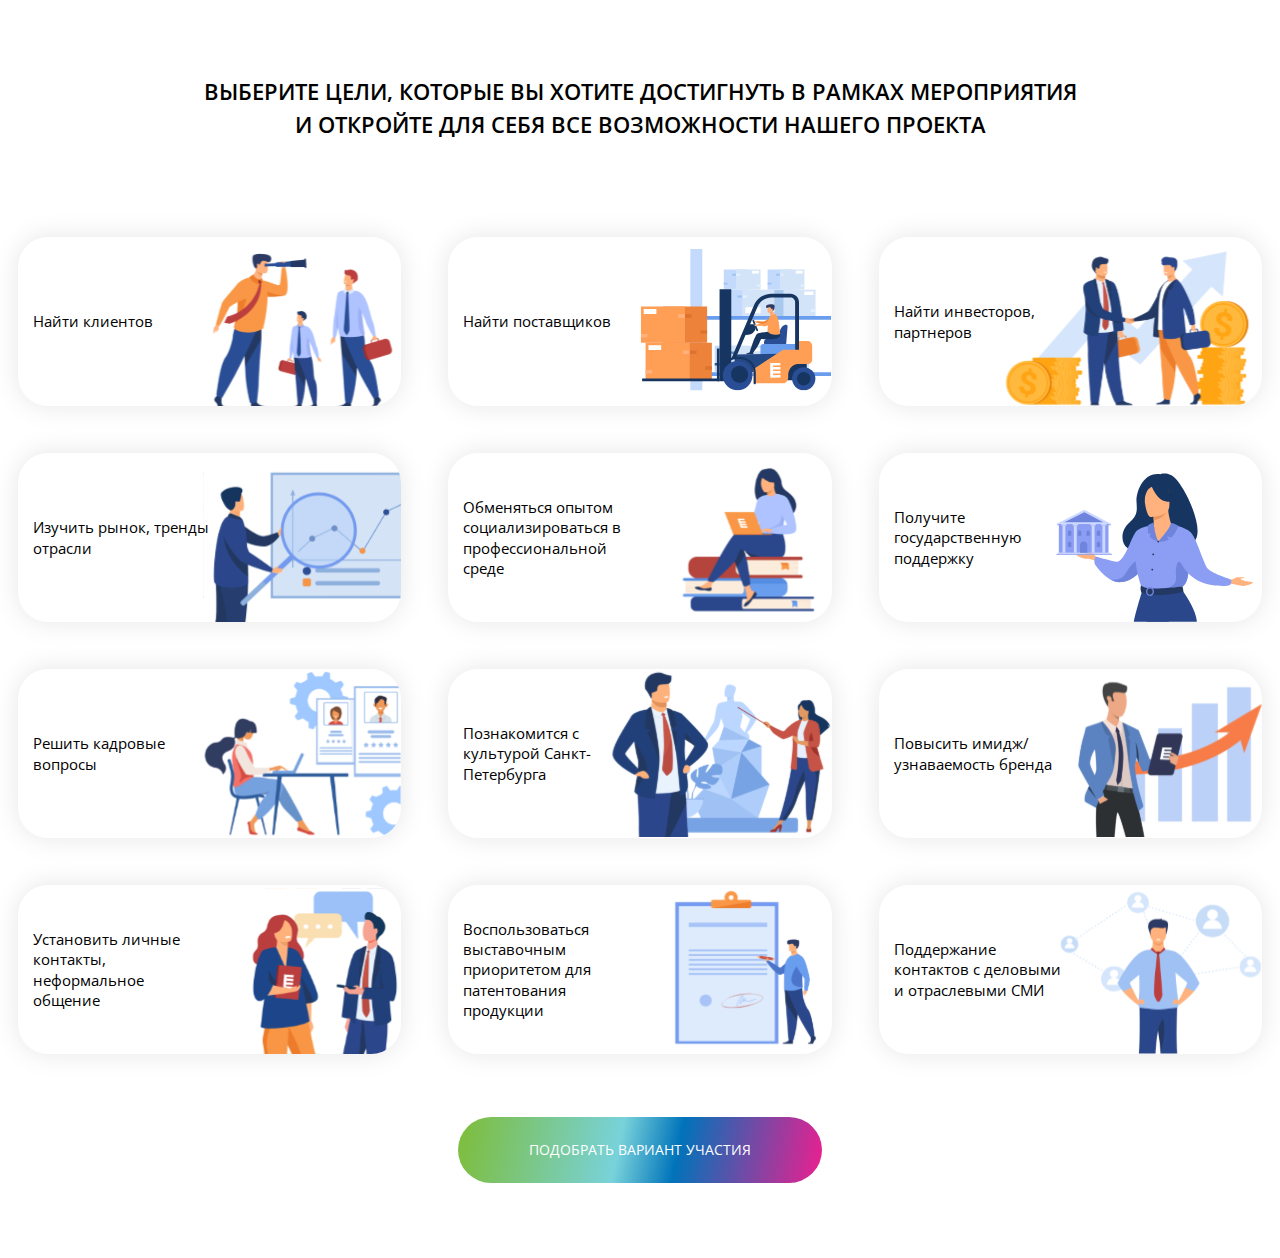
==== index.html @ 8b68a72a "v1.0" ====
<!DOCTYPE html>
<html lang="en">
<head>
    <meta charset="UTF-8">
    <meta name="viewport" content="width=device-width, initial-scale=1.0">
    <title>Document</title>
    <!-- <link rel="SHORTCUT ICON" href="img/logo.svg" type="image/svg"> -->
    <link rel="stylesheet" href="css/font-awesome.min.css">
    <link rel="stylesheet" href="css/style.min.css">
</head>
<body>



    <div class="wrapper">
        <section class="goals _section-padding _goals-section-start">
            <div class="goals__container _container">
                <h2 class="goals__title _section-title">
                    выберите цели, которые вы хотите достигнуть в рамках мероприятия
                    и откройте для себя все возможности нашего проекта
                </h2>
                <ul class="goals__list">
                    <li class="goals__item">
    <input type="checkbox" name="goal-1" id="goal-1" class="goals__item--input _goals-input" data-id-slide="goal-slide-1">
    <label for="goal-1" class="goals__item--label">
        <div class="goals__item--body">
            <h3 class="goals__item--title">
                Найти клиентов
            </h3>
            <div class="goals__item--image">
                <img src="img/goals/image-1.svg" loading="lazy" alt="" class="goals__item--img">
            </div>
        </div>
    </label>
</li><li class="goals__item">
    <input type="checkbox" name="goal-2" id="goal-2" class="goals__item--input _goals-input" data-id-slide="goal-slide-2">
    <label for="goal-2" class="goals__item--label">
        <div class="goals__item--body">
            <h3 class="goals__item--title">
                Найти поставщиков
            </h3>
            <div class="goals__item--image">
                <img src="img/goals/image-2.svg" loading="lazy" alt="" class="goals__item--img">
            </div>
        </div>
    </label>
</li><li class="goals__item">
    <input type="checkbox" name="goal-3" id="goal-3" class="goals__item--input _goals-input" data-id-slide="goal-slide-3">
    <label for="goal-3" class="goals__item--label">
        <div class="goals__item--body">
            <h3 class="goals__item--title">
                Найти инвесторов, партнеров
            </h3>
            <div class="goals__item--image">
                <img src="img/goals/image-3.svg" loading="lazy" alt="" class="goals__item--img">
            </div>
        </div>
    </label>
</li><li class="goals__item">
    <input type="checkbox" name="goal-4" id="goal-4" class="goals__item--input _goals-input" data-id-slide="goal-slide-4">
    <label for="goal-4" class="goals__item--label">
        <div class="goals__item--body">
            <h3 class="goals__item--title">
                Изучить рынок, тренды отрасли
            </h3>
            <div class="goals__item--image">
                <img src="img/goals/image-4.svg" loading="lazy" alt="" class="goals__item--img">
            </div>
        </div>
    </label>
</li><li class="goals__item">
    <input type="checkbox" name="goal-5" id="goal-5" class="goals__item--input _goals-input" data-id-slide="goal-slide-5">
    <label for="goal-5" class="goals__item--label">
        <div class="goals__item--body">
            <h3 class="goals__item--title">
                Обменяться опытом социализироваться в профессиональной среде
            </h3>
            <div class="goals__item--image">
                <img src="img/goals/image-5.svg" loading="lazy" alt="" class="goals__item--img">
            </div>
        </div>
    </label>
</li><li class="goals__item">
    <input type="checkbox" name="goal-6" id="goal-6" class="goals__item--input _goals-input" data-id-slide="goal-slide-6">
    <label for="goal-6" class="goals__item--label">
        <div class="goals__item--body">
            <h3 class="goals__item--title">
                Получите  государственную поддержку
            </h3>
            <div class="goals__item--image">
                <img src="img/goals/image-6.svg" loading="lazy" alt="" class="goals__item--img">
            </div>
        </div>
    </label>
</li><li class="goals__item">
    <input type="checkbox" name="goal-7" id="goal-7" class="goals__item--input _goals-input" data-id-slide="goal-slide-7">
    <label for="goal-7" class="goals__item--label">
        <div class="goals__item--body">
            <h3 class="goals__item--title">
                Решить кадровые вопросы
            </h3>
            <div class="goals__item--image">
                <img src="img/goals/image-7.svg" loading="lazy" alt="" class="goals__item--img">
            </div>
        </div>
    </label>
</li><li class="goals__item">
    <input type="checkbox" name="goal-8" id="goal-8" class="goals__item--input _goals-input" data-id-slide="goal-slide-8">
    <label for="goal-8" class="goals__item--label">
        <div class="goals__item--body">
            <h3 class="goals__item--title">
                Познакомится с культурой Санкт-Петербурга
            </h3>
            <div class="goals__item--image">
                <img src="img/goals/image-8.svg" loading="lazy" alt="" class="goals__item--img">
            </div>
        </div>
    </label>
</li><li class="goals__item">
    <input type="checkbox" name="goal-9" id="goal-9" class="goals__item--input _goals-input" data-id-slide="goal-slide-9">
    <label for="goal-9" class="goals__item--label">
        <div class="goals__item--body">
            <h3 class="goals__item--title">
                Повысить имидж/ узнаваемость бренда
            </h3>
            <div class="goals__item--image">
                <img src="img/goals/image-9.svg" loading="lazy" alt="" class="goals__item--img">
            </div>
        </div>
    </label>
</li><li class="goals__item">
    <input type="checkbox" name="goal-10" id="goal-10" class="goals__item--input _goals-input" data-id-slide="goal-slide-10">
    <label for="goal-10" class="goals__item--label">
        <div class="goals__item--body">
            <h3 class="goals__item--title">
                Установить личные контакты, неформальное общение
            </h3>
            <div class="goals__item--image">
                <img src="img/goals/image-10.svg" loading="lazy" alt="" class="goals__item--img">
            </div>
        </div>
    </label>
</li><li class="goals__item">
    <input type="checkbox" name="goal-11" id="goal-11" class="goals__item--input _goals-input" data-id-slide="goal-slide-11">
    <label for="goal-11" class="goals__item--label">
        <div class="goals__item--body">
            <h3 class="goals__item--title">
                Воспользоваться выставочным приоритетом для патентования продукции
            </h3>
            <div class="goals__item--image">
                <img src="img/goals/image-11.svg" loading="lazy" alt="" class="goals__item--img">
            </div>
        </div>
    </label>
</li><li class="goals__item">
    <input type="checkbox" name="goal-12" id="goal-12" class="goals__item--input _goals-input" data-id-slide="goal-slide-12">
    <label for="goal-12" class="goals__item--label">
        <div class="goals__item--body">
            <h3 class="goals__item--title">
                Поддержание контактов с деловыми и отраслевыми СМИ
            </h3>
            <div class="goals__item--image">
                <img src="img/goals/image-12.svg" loading="lazy" alt="" class="goals__item--img">
            </div>
        </div>
    </label>
</li>
                </ul>
                <!-- <div class="goals__step">
                    Шаг 1\2
                </div> -->
                <div class="goals__footer">
                    <a href="services.html" class="goals__submit _btn _goals-submit">
                        ПОДОБРАТЬ ВАРИАНТ УЧАСТИЯ
                    </a>
                </div>
            </div>
        </section>
        <section class="services _section-padding _goals-section-result">
            <div class="services__container _container _large">
                <h2 class="services__title _section-title">
                    выберите цели, которые вы хотите достигнуть в рамках мероприятия и откройте для себя все возможности нашего проекта
                </h2>
                <article class="services__slider swiper">
                    <div class="services__slider--nav">
                        <div class="services__slider--arrow swiper-button-next"></div>
                        <div class="services__slider--arrow swiper-button-prev"></div>
                    </div>
                    <ul class="services__slider--list swiper-wrapper">
                        <li class="services__slider--card services__card swiper-slide" id="goal-slide-1">
                            <div class="services__card--body">
                                <div class="services__card--header">
                                    <div class="services__card--icon">
                                        <img src="img/services/icon-1.svg" loading="lazy" width="110" height="110" alt="" class="services__card--img">
                                    </div>
                                </div>
                                <h3 class="services__card--title">
                                    Участник/ЭКСПОНЕНТ
                                </h3>
                                <ul class="services__card--list">
                                    <li class="services__card--li">
                                        -Участие со стендом
                                    </li>
                                    <li class="services__card--li">
                                        -Участие в конгрессной программе
                                    </li>
                                    <li class="services__card--li">
                                        -Участие в платных мероприятиях  конгрессной программы
                                    </li>
                                    <li class="services__card--li">
                                        -Маркетенговые активности на мероприятии
                                    </li>
                                    <li class="services__card--li">
                                        -Онлайн-участие
                                    </li>
                                    <li class="services__card--li">
                                        -Совместная рекламная активность, кросс-промо
                                    </li>
                                    <li class="services__card--li">
                                        -Посещение конгрессной программы
                                    </li>
                                    <li class="services__card--li">
                                        *Участие в VIP-обходе
                                    </li>
                                    <li class="services__card--li">
                                        *Участие в презентационной зоне
                                    </li>
                                    <li class="services__card--li">
                                        *Участие в гала-ужине
                                    </li>
                                    <li class="services__card--li">
                                        *Участие в конкурсной программе
                                    </li>
                                    <li class="services__card--li">
                                        *Посещение презентационной зоны
                                    </li>
                                </ul>
                            </div>
                        </li>
                        <li class="services__slider--card services__card swiper-slide" id="goal-slide-2">
                            <div class="services__card--body">
                                <div class="services__card--header">
                                    <div class="services__card--icon">
                                        <img src="img/services/icon-2.svg" loading="lazy" width="110" height="110" alt="" class="services__card--img">
                                        <div class="services__card--check">
                                            <i class="fa fa-check services__card--check-icon" aria-hidden="true"></i>
                                        </div>
                                    </div>
                                </div>
                                <h3 class="services__card--title">
                                    Партнер/СПОНСОР
                                </h3>
                                <ul class="services__card--list">
                                    <li class="services__card--li">
                                        -Рекламные возможности проекта и КВЦ
                                    </li>
                                    <li class="services__card--li">
                                        -Приобритение парнерского/спонсорского пакета
                                    </li>
                                    <li class="services__card--li">
                                        -Участние со стендом
                                    </li>
                                    <li class="services__card--li">
                                        -Участие в конгрессной программе
                                    </li>
                                    <li class="services__card--li">
                                        -Участие в платных мероприятиях конгрессной программы
                                    </li>
                                    <li class="services__card--li">
                                        -Маркетенговые активности на мероприятии
                                    </li>
                                    <li class="services__card--li">
                                        -Онлайн-участие
                                    </li>
                                    <li class="services__card--li">
                                        -Совместная рекламная активность, кросс-промо
                                    </li>
                                    <li class="services__card--li">
                                        *Участие в VIP-обходе
                                    </li>
                                    <li class="services__card--li">
                                        *Участие в презентационной зоне
                                    </li>
                                    <li class="services__card--li">
                                        *Участие в конкурсной программе
                                    </li>
                                    <li class="services__card--li">
                                        *Посещение презентационной зоны
                                    </li>
                                </ul>
                            </div>
                        </li>
                        <li class="services__slider--card services__card swiper-slide" id="goal-slide-3">
                            <div class="services__card--body">
                                <div class="services__card--header">
                                    <div class="services__card--icon">
                                        <img src="img/services/icon-3.svg" loading="lazy" width="110" height="110" alt="" class="services__card--img">
                                    </div>
                                </div>
                                <h3 class="services__card--title">
                                    СО-ОРГАНИЗАТОР
                                </h3>
                                <ul class="services__card--list">
                                    <li class="services__card--li">
                                        -Интеграция собственного мероприятия в проект
                                    </li>
                                    <li class="services__card--li">
                                        -Участие в конгрессной программе
                                    </li>
                                    <li class="services__card--li">
                                        -Участие в платных мероприятиях конгрессной программы
                                    </li>
                                    <li class="services__card--li">
                                        -Маркетинговые активности на мероприятии
                                    </li>
                                    <li class="services__card--li">
                                        -Рекламные возможности проекта и КВЦ
                                    </li>
                                    <li class="services__card--li">
                                        -Совместная рекламная активность, кросс-промо
                                    </li>
                                    <li class="services__card--li">
                                        -Посещение выставочной экспозиции
                                    </li>
                                    <li class="services__card--li">
                                        -Посещение конгрессной программы
                                    </li>
                                    <li class="services__card--li">
                                        *Посещение презентационной зоны
                                    </li>
                                    <li class="services__card--li">
                                        *Участие в гала-ужине
                                    </li>
                                </ul>
                            </div>
                        </li>
                        <li class="services__slider--card services__card swiper-slide" id="goal-slide-4">
                            <div class="services__card--body">
                                <div class="services__card--header">
                                    <div class="services__card--icon">
                                        <img src="img/services/icon-4.svg" loading="lazy" width="110" height="110" alt="" class="services__card--img">
                                    </div>
                                </div>
                                <h3 class="services__card--title">
                                    Посетитель
                                </h3>
                                <ul class="services__card--list">
                                    <li class="services__card--li">
                                        -Посещение конгрессной программы
                                    </li>
                                    <li class="services__card--li">
                                        -Посещение выставочной экспозиции
                                    </li>
                                    <li class="services__card--li">
                                        -Онлайн-участие
                                    </li>
                                    <li class="services__card--li">
                                        *Посещение презентационной зоны
                                    </li>
                                </ul>
                            </div>
                        </li>
                        <li class="services__slider--card services__card swiper-slide" id="goal-slide-5">
                            <div class="services__card--body">
                                <div class="services__card--header">
                                    <div class="services__card--icon">
                                        <img src="img/services/icon-5.svg" loading="lazy" width="110" height="110" alt="" class="services__card--img">
                                        <div class="services__card--check">
                                            <i class="fa fa-check services__card--check-icon" aria-hidden="true"></i>
                                        </div>
                                    </div>
                                </div>
                                <h3 class="services__card--title">
                                    ДЕЛЕГАТ
                                </h3>
                                <ul class="services__card--list">
                                    <li class="services__card--li">
                                        -Участие в платных мероприятиях конгрессной программы
                                    </li>
                                    <li class="services__card--li">
                                        -Посещение выставочной экспозиции
                                    </li>
                                    <li class="services__card--li">
                                        -Посещение конгрессной программы
                                    </li>
                                    <li class="services__card--li">
                                        *Участие в гала-ужине
                                    </li>
                                    <li class="services__card--li">
                                        *Посещение презентационной зоны
                                    </li>
                                </ul>
                            </div>
                        </li>
                        <li class="services__slider--card services__card swiper-slide" id="goal-slide-6">
                            <div class="services__card--body">
                                <div class="services__card--header">
                                    <div class="services__card--icon">
                                        <img src="img/services/icon-6.svg" loading="lazy" width="110" height="110" alt="" class="services__card--img">
                                    </div>
                                </div>
                                <h3 class="services__card--title">
                                    Участник центра деловых контрактов
                                </h3>
                                <ul class="services__card--list">
                                    <li class="services__card--li">
                                        "Индивидуальные переговоры поставщиков и закупщиков:
                                    </li>
                                    <li class="services__card--li">
                                        • Только профессионалы отрасли
                                    </li>
                                    <li class="services__card--li">
                                        • 93% участников подтверждают полезность мероприятия
                                    </li>
                                    <li class="services__card--li">
                                        • Выгодные контакты
                                    </li>
                                    <li class="services__card--li">
                                        • Живое общение
                                    </li>
                                </ul>
                            </div>
                        </li>
                        <li class="services__slider--card services__card swiper-slide" id="goal-slide-7">
                            <div class="services__card--body">
                                <div class="services__card--header">
                                    <div class="services__card--icon">
                                        <img src="img/services/icon-7.svg" loading="lazy" width="110" height="110" alt="" class="services__card--img">
                                    </div>
                                </div>
                                <h3 class="services__card--title">
                                    Туристические услуги
                                </h3>
                                <ul class="services__card--list">
                                    <li class="services__card--li">
                                        Участие в культурно-экскурсионных мероприятиях
                                    </li>
                                    <li class="services__card--li">
                                        Петербург, который Вы никогда не забудете!
                                    </li>
                                    <li class="services__card--li">
                                        • Бронирование отелей
                                    </li>
                                    <li class="services__card--li">
                                        • Авторские экскурсии
                                    </li>
                                    <li class="services__card--li">
                                        • Организация приемов
                                    </li>
                                    <li class="services__card--li">
                                        • Яркие события города
                                    </li>
                                    <li class="services__card--li">
                                        • Участие в бизнес-миссиях
                                    </li>
                                </ul>
                            </div>
                        </li>
                        <li class="services__slider--card services__card swiper-slide" id="goal-slide-8">
                            <div class="services__card--body">
                                <div class="services__card--header">
                                    <div class="services__card--icon">
                                        <img src="img/services/icon-7.svg" loading="lazy" width="110" height="110" alt="" class="services__card--img">
                                    </div>
                                </div>
                                <h3 class="services__card--title">
                                    Заголовок 1
                                </h3>
                                <ul class="services__card--list">
                                    <li class="services__card--li">
                                        Пункт 1
                                    </li>
                                    <li class="services__card--li">
                                        Пункт 2
                                    </li>
                                    <li class="services__card--li">
                                        Пункт 3
                                    </li>
                                </ul>
                            </div>
                        </li>
                        <li class="services__slider--card services__card swiper-slide" id="goal-slide-9">
                            <div class="services__card--body">
                                <div class="services__card--header">
                                    <div class="services__card--icon">
                                        <img src="img/services/icon-7.svg" loading="lazy" width="110" height="110" alt="" class="services__card--img">
                                    </div>
                                </div>
                                <h3 class="services__card--title">
                                    Заголовок 2
                                </h3>
                                <ul class="services__card--list">
                                    <li class="services__card--li">
                                        Пункт 1
                                    </li>
                                    <li class="services__card--li">
                                        Пункт 2
                                    </li>
                                    <li class="services__card--li">
                                        Пункт 3
                                    </li>
                                </ul>
                            </div>
                        </li>
                        <li class="services__slider--card services__card swiper-slide" id="goal-slide-10">
                            <div class="services__card--body">
                                <div class="services__card--header">
                                    <div class="services__card--icon">
                                        <img src="img/services/icon-7.svg" loading="lazy" width="110" height="110" alt="" class="services__card--img">
                                    </div>
                                </div>
                                <h3 class="services__card--title">
                                    Заголовок 3
                                </h3>
                                <ul class="services__card--list">
                                    <li class="services__card--li">
                                        Пункт 1
                                    </li>
                                    <li class="services__card--li">
                                        Пункт 2
                                    </li>
                                    <li class="services__card--li">
                                        Пункт 3
                                    </li>
                                </ul>
                            </div>
                        </li>
                        <li class="services__slider--card services__card swiper-slide" id="goal-slide-11">
                            <div class="services__card--body">
                                <div class="services__card--header">
                                    <div class="services__card--icon">
                                        <img src="img/services/icon-7.svg" loading="lazy" width="110" height="110" alt="" class="services__card--img">
                                    </div>
                                </div>
                                <h3 class="services__card--title">
                                    Заголовок 4
                                </h3>
                                <ul class="services__card--list">
                                    <li class="services__card--li">
                                        Пункт 1
                                    </li>
                                    <li class="services__card--li">
                                        Пункт 2
                                    </li>
                                    <li class="services__card--li">
                                        Пункт 3
                                    </li>
                                </ul>
                            </div>
                        </li>
                        <li class="services__slider--card services__card swiper-slide" id="goal-slide-12">
                            <div class="services__card--body">
                                <div class="services__card--header">
                                    <div class="services__card--icon">
                                        <img src="img/services/icon-7.svg" loading="lazy" width="110" height="110" alt="" class="services__card--img">
                                    </div>
                                </div>
                                <h3 class="services__card--title">
                                    Заголовок 5
                                </h3>
                                <ul class="services__card--list">
                                    <li class="services__card--li">
                                        Пункт 1
                                    </li>
                                    <li class="services__card--li">
                                        Пункт 2
                                    </li>
                                    <li class="services__card--li">
                                        Пункт 3
                                    </li>
                                </ul>
                            </div>
                        </li>
                    </ul>
                    <div class="services__slider--footer">
                        <a href="#cost-popup" class="services__slider--btn _btn _open-popup">
                            узнать СТОИМОСТЬ
                        </a>
                    </div>
                </article>
            </div>
        </section>
        <div class="cost _popup" id="cost-popup" style="display: none; opacity: 0;">
            <div class="cost__wrapper _popup-wrapper">
                <div class="cost__bg _popup-bg _popup-close"></div>
                <div class="cost__body _popup-body">
                    <button type="button" class="_popup-close-btn _popup-close">✕</button>
                    <form action="#" class="cost__form">
                        <div class="cost__form--body">
                            <label class="cost__form--label">
                                <input type="text" name="name-company" required placeholder="Название компании*" class="cost__form--input _input">
                            </label>
                            <label class="cost__form--label">
                                <input type="text" name="field-activity" placeholder="Сфера деятельности" class="cost__form--input _input">
                            </label>
                            <label class="cost__form--label">
                                <input type="text" name="name" required placeholder="ФИО*" class="cost__form--input _input">
                            </label>
                            <label class="cost__form--label">
                                <input type="text" name="position" placeholder="Должность" class="cost__form--input _input">
                            </label>
                            <!-- <label class="cost__form--label">
                                <input type="text" name="tel" required placeholder="Телефон*" class="cost__form--input _input">
                            </label> -->
                            <label class="cost__form--label _min">
                                <input type="text" name="e-mail" required placeholder="E-mail*" class="cost__form--input _input">
                            </label>
                            <label class="cost__form--label _min">
                                <input type="text" name="phone" required placeholder="Телефон*" class="cost__form--input _input">
                            </label>
                            <label class="cost__form--label">
                                <textarea name="comment" placeholder="Комментарий..." rows="9" class="cost__form--textarea _textarea"></textarea>
                            </label>
                            <div class="cost__form--checkbox _checkbox">
                                <input type="checkbox" name="cost-news" id="cost-news" class="cost__form--checkbox-input _checkbox-input">
                                <label for="cost-news" class="cost__form--checkbox-label _checkbox-label">
                                    Я согласен получать новости
                                </label>
                            </div>
                            <div class="cost__form--checkbox _checkbox">
                                <input type="checkbox" required name="cost-personal-data" id="cost-personal-data" class="cost__form--checkbox-input _checkbox-input">
                                <label for="cost-personal-data" class="cost__form--checkbox-label _checkbox-label _td-underline">
                                    Я согласен на обработку моих персональных данных*
                                </label>
                            </div>
                            <button class="cost__form--submit _btn">
                                УЗНАТЬ СТОИМОСТЬ
                            </button>
                        </div>
                    </form>
                </div>
            </div>
        </div>
    </div>

    
    <script src="js/libs.min.js"></script>
    <script src="js/main.min.js"></script>
</body>
</html>
---- css/style.min.css ----
*,:after,:before,legend{-webkit-box-sizing:border-box}body,html{-webkit-text-size-adjust:100%}.swiper-cube,.swiper-flip,button,hr,input{overflow:visible}progress,sub,sup{vertical-align:baseline}.swiper,ul li{list-style:none}._popup-wrapper,.goals__footer,.services__card--body,.swiper-grid-column>.swiper-wrapper,.swiper-vertical>.swiper-wrapper{-webkit-box-orient:vertical;-webkit-box-direction:normal}*{padding:0;margin:0;border:0}*,:after,:before{box-sizing:border-box}:active,:focus,a:active,a:focus{outline:0}input::-webkit-inner-spin-button,input::-webkit-outer-spin-button{-webkit-appearance:none;margin:0}input[type=number]{-moz-appearance:textfield}aside,details,footer,header,main,nav{display:block}body,html{height:100%;width:100%;line-height:1;-ms-text-size-adjust:100%;-moz-text-size-adjust:100%}button,input,textarea{font-family:inherit}input::-ms-clear{display:none}button{cursor:pointer}button::-moz-focus-inner{padding:0;border:0}a,a:hover,a:visited{text-decoration:none}h1,h2,h3,h4,h5,h6{font-size:inherit;font-weight:400}/*! normalize.css v8.0.1 | MIT License | github.com/necolas/normalize.css */html{line-height:1.15}body{margin:0}h1{font-size:2em;margin:.67em 0}hr{-webkit-box-sizing:content-box;box-sizing:content-box;height:0}code,kbd,pre,samp{font-family:monospace,monospace;font-size:1em}a{background-color:rgba(0,0,0,0)}abbr[title]{border-bottom:none;-webkit-text-decoration:underline dotted;text-decoration:underline dotted}b,strong{font-weight:bolder}small{font-size:80%}sub,sup{font-size:75%;line-height:0;position:relative}sub{bottom:-.25em}sup{top:-.5em}img{vertical-align:top;border-style:none}button,input,optgroup,select,textarea{font-family:inherit;font-size:100%;line-height:1.15;margin:0}button,select{text-transform:none}[type=button],[type=reset],[type=submit],button{-webkit-appearance:button}[type=button]::-moz-focus-inner,[type=reset]::-moz-focus-inner,[type=submit]::-moz-focus-inner,button::-moz-focus-inner{border-style:none;padding:0}[type=button]:-moz-focusring,[type=reset]:-moz-focusring,[type=submit]:-moz-focusring,button:-moz-focusring{outline:ButtonText dotted 1px}fieldset{padding:.35em .75em .625em}legend{box-sizing:border-box;color:inherit;display:table;max-width:100%;padding:0;white-space:normal}textarea{overflow:auto}[type=checkbox],[type=radio]{-webkit-box-sizing:border-box;box-sizing:border-box;padding:0}[type=number]::-webkit-inner-spin-button,[type=number]::-webkit-outer-spin-button{height:auto}.swiper-slide,.swiper-wrapper{height:100%;position:relative;width:100%}[type=search]{-webkit-appearance:textfield;outline-offset:-2px}[type=search]::-webkit-search-decoration{-webkit-appearance:none}::-webkit-file-upload-button{-webkit-appearance:button;font:inherit}summary{display:list-item}[hidden],template{display:none}@font-face{font-family:swiper-icons;src:url("data:application/font-woff;charset=utf-8;base64, [base64]//wADZ2x5ZgAAAywAAADMAAAD2MHtryVoZWFkAAABbAAAADAAAAA2E2+eoWhoZWEAAAGcAAAAHwAAACQC9gDzaG10eAAAAigAAAAZAAAArgJkABFsb2NhAAAC0AAAAFoAAABaFQAUGG1heHAAAAG8AAAAHwAAACAAcABAbmFtZQAAA/gAAAE5AAACXvFdBwlwb3N0AAAFNAAAAGIAAACE5s74hXjaY2BkYGAAYpf5Hu/j+W2+MnAzMYDAzaX6QjD6/4//Bxj5GA8AuRwMYGkAPywL13jaY2BkYGA88P8Agx4j+/8fQDYfA1AEBWgDAIB2BOoAeNpjYGRgYNBh4GdgYgABEMnIABJzYNADCQAACWgAsQB42mNgYfzCOIGBlYGB0YcxjYGBwR1Kf2WQZGhhYGBiYGVmgAFGBiQQkOaawtDAoMBQxXjg/wEGPcYDDA4wNUA2CCgwsAAAO4EL6gAAeNpj2M0gyAACqxgGNWBkZ2D4/wMA+xkDdgAAAHjaY2BgYGaAYBkGRgYQiAHyGMF8FgYHIM3DwMHABGQrMOgyWDLEM1T9/w8UBfEMgLzE////P/5//f/V/xv+r4eaAAeMbAxwIUYmIMHEgKYAYjUcsDAwsLKxc3BycfPw8jEQA/[base64]/uznmfPFBNODM2K7MTQ45YEAZqGP81AmGGcF3iPqOop0r1SPTaTbVkfUe4HXj97wYE+yNwWYxwWu4v1ugWHgo3S1XdZEVqWM7ET0cfnLGxWfkgR42o2PvWrDMBSFj/IHLaF0zKjRgdiVMwScNRAoWUoH78Y2icB/yIY09An6AH2Bdu/UB+yxopYshQiEvnvu0dURgDt8QeC8PDw7Fpji3fEA4z/PEJ6YOB5hKh4dj3EvXhxPqH/SKUY3rJ7srZ4FZnh1PMAtPhwP6fl2PMJMPDgeQ4rY8YT6Gzao0eAEA409DuggmTnFnOcSCiEiLMgxCiTI6Cq5DZUd3Qmp10vO0LaLTd2cjN4fOumlc7lUYbSQcZFkutRG7g6JKZKy0RmdLY680CDnEJ+UMkpFFe1RN7nxdVpXrC4aTtnaurOnYercZg2YVmLN/d/gczfEimrE/fs/bOuq29Zmn8tloORaXgZgGa78yO9/cnXm2BpaGvq25Dv9S4E9+5SIc9PqupJKhYFSSl47+Qcr1mYNAAAAeNptw0cKwkAAAMDZJA8Q7OUJvkLsPfZ6zFVERPy8qHh2YER+3i/BP83vIBLLySsoKimrqKqpa2hp6+jq6RsYGhmbmJqZSy0sraxtbO3sHRydnEMU4uR6yx7JJXveP7WrDycAAAAAAAH//wACeNpjYGRgYOABYhkgZgJCZgZNBkYGLQZtIJsFLMYAAAw3ALgAeNolizEKgDAQBCchRbC2sFER0YD6qVQiBCv/H9ezGI6Z5XBAw8CBK/m5iQQVauVbXLnOrMZv2oLdKFa8Pjuru2hJzGabmOSLzNMzvutpB3N42mNgZGBg4GKQYzBhYMxJLMlj4GBgAYow/P/PAJJhLM6sSoWKfWCAAwDAjgbRAAB42mNgYGBkAIIbCZo5IPrmUn0hGA0AO8EFTQAA");font-weight:400;font-style:normal}:root{--swiper-theme-color:#007aff;--swiper-navigation-size:44px;--title-font:"OpenSans";--main-font:"OpenSans";--accent:#4C3288;--accent-2:#0091FF;--accent-gradient:linear-gradient(101.5deg, #7DBE43 3.02%, #78D2DA 44.22%, #0073BA 60.1%, #E32291 98.32%);--white:#FFF;--black:#000;--dark-blue:#304BA2;--gray:#DBDBDB;--dark-gray:#979797;--green:#7AC347;--container-padding:15px;--br:48px;--br-2:30px;--shadow:0px 0px 26.7123px rgba(0, 0, 0, 0.1)}.swiper{margin-left:auto;margin-right:auto;position:relative;overflow:hidden;padding:0;z-index:1}.swiper-vertical>.swiper-wrapper{-ms-flex-direction:column;flex-direction:column}.swiper-wrapper{z-index:1;display:-webkit-box;display:-ms-flexbox;display:flex;-webkit-transition-property:-webkit-transform;transition-property:-webkit-transform;transition-property:transform;transition-property:transform,-webkit-transform;-webkit-box-sizing:content-box;box-sizing:content-box}.swiper-button-lock,.swiper-pagination-lock,.swiper-scrollbar-lock{display:none}.swiper-android .swiper-slide,.swiper-wrapper{-webkit-transform:translate3d(0,0,0);transform:translate3d(0,0,0)}.swiper-pointer-events{-ms-touch-action:pan-y;touch-action:pan-y}.swiper-pointer-events.swiper-vertical{-ms-touch-action:pan-x;touch-action:pan-x}.swiper-slide{-ms-flex-negative:0;flex-shrink:0;-webkit-transition-property:-webkit-transform;transition-property:-webkit-transform;transition-property:transform;transition-property:transform,-webkit-transform}.swiper-slide-invisible-blank{visibility:hidden}.swiper-autoheight,.swiper-autoheight .swiper-slide{height:auto}.swiper-autoheight .swiper-wrapper{-webkit-box-align:start;-ms-flex-align:start;align-items:flex-start;-webkit-transition-property:height,-webkit-transform;transition-property:height,-webkit-transform;transition-property:transform,height;transition-property:transform,height,-webkit-transform}.swiper-backface-hidden .swiper-slide{-webkit-transform:translateZ(0);transform:translateZ(0);-webkit-backface-visibility:hidden;backface-visibility:hidden}.swiper-3d,.swiper-3d.swiper-css-mode .swiper-wrapper{-webkit-perspective:1200px;perspective:1200px}.swiper-3d .swiper-cube-shadow,.swiper-3d .swiper-slide,.swiper-3d .swiper-slide-shadow,.swiper-3d .swiper-slide-shadow-bottom,.swiper-3d .swiper-slide-shadow-left,.swiper-3d .swiper-slide-shadow-right,.swiper-3d .swiper-slide-shadow-top,.swiper-3d .swiper-wrapper{-webkit-transform-style:preserve-3d;transform-style:preserve-3d}.swiper-3d .swiper-slide-shadow,.swiper-3d .swiper-slide-shadow-bottom,.swiper-3d .swiper-slide-shadow-left,.swiper-3d .swiper-slide-shadow-right,.swiper-3d .swiper-slide-shadow-top{position:absolute;left:0;top:0;width:100%;height:100%;pointer-events:none;z-index:10}.swiper-3d .swiper-slide-shadow{background:rgba(0,0,0,.15)}.swiper-3d .swiper-slide-shadow-left{background-image:-webkit-gradient(linear,right top,left top,from(rgba(0,0,0,.5)),to(rgba(0,0,0,0)));background-image:linear-gradient(to left,rgba(0,0,0,.5),rgba(0,0,0,0))}.swiper-3d .swiper-slide-shadow-right{background-image:-webkit-gradient(linear,left top,right top,from(rgba(0,0,0,.5)),to(rgba(0,0,0,0)));background-image:linear-gradient(to right,rgba(0,0,0,.5),rgba(0,0,0,0))}.swiper-3d .swiper-slide-shadow-top{background-image:-webkit-gradient(linear,left bottom,left top,from(rgba(0,0,0,.5)),to(rgba(0,0,0,0)));background-image:linear-gradient(to top,rgba(0,0,0,.5),rgba(0,0,0,0))}.swiper-3d .swiper-slide-shadow-bottom{background-image:-webkit-gradient(linear,left top,left bottom,from(rgba(0,0,0,.5)),to(rgba(0,0,0,0)));background-image:linear-gradient(to bottom,rgba(0,0,0,.5),rgba(0,0,0,0))}.swiper-css-mode>.swiper-wrapper{overflow:auto;scrollbar-width:none;-ms-overflow-style:none}.swiper-css-mode>.swiper-wrapper::-webkit-scrollbar{display:none}.swiper-css-mode>.swiper-wrapper>.swiper-slide{scroll-snap-align:start start}.swiper-horizontal.swiper-css-mode>.swiper-wrapper{-ms-scroll-snap-type:x mandatory;scroll-snap-type:x mandatory}.swiper-vertical.swiper-css-mode>.swiper-wrapper{-ms-scroll-snap-type:y mandatory;scroll-snap-type:y mandatory}.swiper-centered>.swiper-wrapper::before{content:"";-ms-flex-negative:0;flex-shrink:0;-webkit-box-ordinal-group:10000;-ms-flex-order:9999;order:9999}.swiper-centered.swiper-horizontal>.swiper-wrapper>.swiper-slide:first-child{-webkit-margin-start:var(--swiper-centered-offset-before);margin-inline-start:var(--swiper-centered-offset-before)}.swiper-centered.swiper-horizontal>.swiper-wrapper::before{height:100%;min-height:1px;width:var(--swiper-centered-offset-after)}.swiper-centered.swiper-vertical>.swiper-wrapper>.swiper-slide:first-child{-webkit-margin-before:var(--swiper-centered-offset-before);margin-block-start:var(--swiper-centered-offset-before)}.swiper-centered.swiper-vertical>.swiper-wrapper::before{width:100%;min-width:1px;height:var(--swiper-centered-offset-after)}.swiper-centered>.swiper-wrapper>.swiper-slide{scroll-snap-align:center center}.swiper-virtual .swiper-slide{-webkit-backface-visibility:hidden;-webkit-transform:translateZ(0);transform:translateZ(0)}.swiper-virtual.swiper-css-mode .swiper-wrapper::after{content:"";position:absolute;left:0;top:0;pointer-events:none}.swiper-virtual.swiper-css-mode.swiper-horizontal .swiper-wrapper::after{height:1px;width:var(--swiper-virtual-size)}.swiper-virtual.swiper-css-mode.swiper-vertical .swiper-wrapper::after{width:1px;height:var(--swiper-virtual-size)}.swiper-button-next,.swiper-button-prev{position:absolute;top:50%;width:calc(var(--swiper-navigation-size)/ 44*27);height:var(--swiper-navigation-size);margin-top:calc(0px - var(--swiper-navigation-size)/ 2);z-index:10;cursor:pointer;display:-webkit-box;display:-ms-flexbox;display:flex;-webkit-box-align:center;-ms-flex-align:center;align-items:center;-webkit-box-pack:center;-ms-flex-pack:center;justify-content:center;color:var(--swiper-navigation-color,var(--swiper-theme-color))}.swiper-button-next.swiper-button-disabled,.swiper-button-prev.swiper-button-disabled{opacity:.35;cursor:auto;pointer-events:none}.swiper-button-next:after,.swiper-button-prev:after{font-family:swiper-icons;font-size:var(--swiper-navigation-size);text-transform:none!important;letter-spacing:0;font-variant:initial;line-height:1}.swiper-button-prev,.swiper-rtl .swiper-button-next{left:10px;right:auto}.swiper-button-prev:after,.swiper-rtl .swiper-button-next:after{content:"prev"}.swiper-button-next,.swiper-rtl .swiper-button-prev{right:10px;left:auto}.swiper-button-next:after,.swiper-rtl .swiper-button-prev:after{content:"next"}.swiper-pagination{position:absolute;text-align:center;-webkit-transition:.3s opacity;transition:.3s opacity;-webkit-transform:translate3d(0,0,0);transform:translate3d(0,0,0);z-index:10}.swiper-pagination.swiper-pagination-hidden{opacity:0}.swiper-horizontal>.swiper-pagination-bullets,.swiper-pagination-bullets.swiper-pagination-horizontal,.swiper-pagination-custom,.swiper-pagination-fraction{bottom:10px;left:0;width:100%}.swiper-pagination-bullets-dynamic{overflow:hidden;font-size:0}.swiper-pagination-bullets-dynamic .swiper-pagination-bullet{-webkit-transform:scale(.33);transform:scale(.33);position:relative}.swiper-pagination-bullets-dynamic .swiper-pagination-bullet-active,.swiper-pagination-bullets-dynamic .swiper-pagination-bullet-active-main{-webkit-transform:scale(1);transform:scale(1)}.swiper-pagination-bullets-dynamic .swiper-pagination-bullet-active-prev{-webkit-transform:scale(.66);transform:scale(.66)}.swiper-pagination-bullets-dynamic .swiper-pagination-bullet-active-prev-prev{-webkit-transform:scale(.33);transform:scale(.33)}.swiper-pagination-bullets-dynamic .swiper-pagination-bullet-active-next{-webkit-transform:scale(.66);transform:scale(.66)}.swiper-pagination-bullets-dynamic .swiper-pagination-bullet-active-next-next{-webkit-transform:scale(.33);transform:scale(.33)}.swiper-pagination-bullet{width:var(--swiper-pagination-bullet-width,var(--swiper-pagination-bullet-size,8px));height:var(--swiper-pagination-bullet-height,var(--swiper-pagination-bullet-size,8px));display:inline-block;border-radius:50%;background:var(--swiper-pagination-bullet-inactive-color,#000);opacity:var(--swiper-pagination-bullet-inactive-opacity,.2)}button.swiper-pagination-bullet{border:none;margin:0;padding:0;-webkit-box-shadow:none;box-shadow:none;-webkit-appearance:none;-moz-appearance:none;appearance:none}.swiper-pagination-clickable .swiper-pagination-bullet{cursor:pointer}.swiper-scrollbar-cursor-drag,.swiper-slide-zoomed{cursor:move}.swiper-pagination-bullet:only-child{display:none!important}.swiper-pagination-bullet-active{opacity:var(--swiper-pagination-bullet-opacity,1);background:var(--swiper-pagination-color,var(--swiper-theme-color))}.swiper-pagination-vertical.swiper-pagination-bullets,.swiper-vertical>.swiper-pagination-bullets{right:10px;top:50%;-webkit-transform:translate3d(0,-50%,0);transform:translate3d(0,-50%,0)}.swiper-pagination-vertical.swiper-pagination-bullets .swiper-pagination-bullet,.swiper-vertical>.swiper-pagination-bullets .swiper-pagination-bullet{margin:var(--swiper-pagination-bullet-vertical-gap,6px) 0;display:block}.swiper-pagination-vertical.swiper-pagination-bullets.swiper-pagination-bullets-dynamic,.swiper-vertical>.swiper-pagination-bullets.swiper-pagination-bullets-dynamic{top:50%;-webkit-transform:translateY(-50%);transform:translateY(-50%);width:8px}.swiper-pagination-vertical.swiper-pagination-bullets.swiper-pagination-bullets-dynamic .swiper-pagination-bullet,.swiper-vertical>.swiper-pagination-bullets.swiper-pagination-bullets-dynamic .swiper-pagination-bullet{display:inline-block;-webkit-transition:.2s transform,.2s top;transition:.2s transform,.2s top}.swiper-horizontal>.swiper-pagination-bullets .swiper-pagination-bullet,.swiper-pagination-horizontal.swiper-pagination-bullets .swiper-pagination-bullet{margin:0 var(--swiper-pagination-bullet-horizontal-gap,4px)}.swiper-horizontal>.swiper-pagination-bullets.swiper-pagination-bullets-dynamic,.swiper-pagination-horizontal.swiper-pagination-bullets.swiper-pagination-bullets-dynamic{left:50%;-webkit-transform:translateX(-50%);transform:translateX(-50%);white-space:nowrap}.swiper-horizontal>.swiper-pagination-bullets.swiper-pagination-bullets-dynamic .swiper-pagination-bullet,.swiper-pagination-horizontal.swiper-pagination-bullets.swiper-pagination-bullets-dynamic .swiper-pagination-bullet{-webkit-transition:.2s transform,.2s left;transition:.2s transform,.2s left}.swiper-horizontal.swiper-rtl>.swiper-pagination-bullets-dynamic .swiper-pagination-bullet{-webkit-transition:.2s transform,.2s right;transition:.2s transform,.2s right}.swiper-pagination-progressbar{background:rgba(0,0,0,.25);position:absolute}.swiper-pagination-progressbar .swiper-pagination-progressbar-fill{background:var(--swiper-pagination-color,var(--swiper-theme-color));position:absolute;left:0;top:0;width:100%;height:100%;-webkit-transform:scale(0);transform:scale(0);-webkit-transform-origin:left top;transform-origin:left top}.swiper-rtl .swiper-pagination-progressbar .swiper-pagination-progressbar-fill{-webkit-transform-origin:right top;transform-origin:right top}.swiper-horizontal>.swiper-pagination-progressbar,.swiper-pagination-progressbar.swiper-pagination-horizontal,.swiper-pagination-progressbar.swiper-pagination-vertical.swiper-pagination-progressbar-opposite,.swiper-vertical>.swiper-pagination-progressbar.swiper-pagination-progressbar-opposite{width:100%;height:4px;left:0;top:0}.swiper-horizontal>.swiper-pagination-progressbar.swiper-pagination-progressbar-opposite,.swiper-pagination-progressbar.swiper-pagination-horizontal.swiper-pagination-progressbar-opposite,.swiper-pagination-progressbar.swiper-pagination-vertical,.swiper-vertical>.swiper-pagination-progressbar{width:4px;height:100%;left:0;top:0}.swiper-scrollbar{border-radius:10px;position:relative;-ms-touch-action:none;background:rgba(0,0,0,.1)}.swiper-horizontal>.swiper-scrollbar{position:absolute;left:1%;bottom:3px;z-index:50;height:5px;width:98%}.swiper-vertical>.swiper-scrollbar{position:absolute;right:3px;top:1%;z-index:50;width:5px;height:98%}.swiper-scrollbar-drag{height:100%;width:100%;position:relative;background:rgba(0,0,0,.5);border-radius:10px;left:0;top:0}._popup,.swiper-zoom-container{display:-webkit-box;width:100%}.swiper-zoom-container{height:100%;display:-ms-flexbox;display:flex;-webkit-box-pack:center;-ms-flex-pack:center;justify-content:center;-webkit-box-align:center;-ms-flex-align:center;align-items:center;text-align:center}.swiper-zoom-container>canvas,.swiper-zoom-container>img,.swiper-zoom-container>svg{max-width:100%;max-height:100%;-o-object-fit:contain;object-fit:contain}.swiper-lazy-preloader{width:42px;height:42px;position:absolute;left:50%;top:50%;margin-left:-21px;margin-top:-21px;z-index:10;-webkit-transform-origin:50%;transform-origin:50%;-webkit-box-sizing:border-box;box-sizing:border-box;border:4px solid;border-radius:50%;border-top-color:transparent}.swiper-slide-visible .swiper-lazy-preloader{-webkit-animation:swiper-preloader-spin 1s infinite linear;animation:swiper-preloader-spin 1s infinite linear}.swiper-lazy-preloader-white{--swiper-preloader-color:#fff}.swiper-lazy-preloader-black{--swiper-preloader-color:#000}@-webkit-keyframes swiper-preloader-spin{100%{-webkit-transform:rotate(360deg);transform:rotate(360deg)}}@keyframes swiper-preloader-spin{100%{-webkit-transform:rotate(360deg);transform:rotate(360deg)}}.swiper .swiper-notification{position:absolute;left:0;top:0;pointer-events:none;opacity:0;z-index:-1000}.swiper-free-mode>.swiper-wrapper{-webkit-transition-timing-function:ease-out;transition-timing-function:ease-out;margin:0 auto}.swiper-grid>.swiper-wrapper{-ms-flex-wrap:wrap;flex-wrap:wrap}.swiper-grid-column>.swiper-wrapper{-ms-flex-wrap:wrap;flex-wrap:wrap;-ms-flex-direction:column;flex-direction:column}.swiper-fade.swiper-free-mode .swiper-slide{-webkit-transition-timing-function:ease-out;transition-timing-function:ease-out}.swiper-fade .swiper-slide{pointer-events:none;-webkit-transition-property:opacity;transition-property:opacity}.swiper-fade .swiper-slide .swiper-slide{pointer-events:none}.swiper-fade .swiper-slide-active,.swiper-fade .swiper-slide-active .swiper-slide-active{pointer-events:auto}.swiper-cube .swiper-slide{pointer-events:none;-webkit-backface-visibility:hidden;backface-visibility:hidden;z-index:1;visibility:hidden;-webkit-transform-origin:0 0;transform-origin:0 0;width:100%;height:100%}.swiper-cube .swiper-slide .swiper-slide{pointer-events:none}.swiper-cube.swiper-rtl .swiper-slide{-webkit-transform-origin:100% 0;transform-origin:100% 0}.swiper-cube .swiper-slide-active,.swiper-cube .swiper-slide-active .swiper-slide-active{pointer-events:auto}.swiper-cube .swiper-slide-active,.swiper-cube .swiper-slide-next,.swiper-cube .swiper-slide-next+.swiper-slide,.swiper-cube .swiper-slide-prev{pointer-events:auto;visibility:visible}.swiper-cube .swiper-slide-shadow-bottom,.swiper-cube .swiper-slide-shadow-left,.swiper-cube .swiper-slide-shadow-right,.swiper-cube .swiper-slide-shadow-top{z-index:0;-webkit-backface-visibility:hidden;backface-visibility:hidden}.swiper-cube .swiper-cube-shadow{position:absolute;left:0;bottom:0;width:100%;height:100%;opacity:.6;z-index:0}.swiper-cube .swiper-cube-shadow:before{content:"";background:#000;position:absolute;left:0;top:0;bottom:0;right:0;-webkit-filter:blur(50px);filter:blur(50px)}.swiper-flip .swiper-slide{pointer-events:none;-webkit-backface-visibility:hidden;backface-visibility:hidden;z-index:1}.swiper-flip .swiper-slide .swiper-slide{pointer-events:none}.swiper-flip .swiper-slide-active,.swiper-flip .swiper-slide-active .swiper-slide-active{pointer-events:auto}.swiper-flip .swiper-slide-shadow-bottom,.swiper-flip .swiper-slide-shadow-left,.swiper-flip .swiper-slide-shadow-right,.swiper-flip .swiper-slide-shadow-top{z-index:0;-webkit-backface-visibility:hidden;backface-visibility:hidden}._popup,.services__slider--arrow{-webkit-box-align:center;z-index:100}.swiper-creative .swiper-slide{-webkit-backface-visibility:hidden;backface-visibility:hidden;overflow:hidden;-webkit-transition-property:opacity,height,-webkit-transform;transition-property:opacity,height,-webkit-transform;transition-property:transform,opacity,height;transition-property:transform,opacity,height,-webkit-transform}.swiper-cards{overflow:visible}.swiper-cards .swiper-slide{-webkit-transform-origin:center bottom;transform-origin:center bottom;-webkit-backface-visibility:hidden;backface-visibility:hidden;overflow:hidden}@font-face{font-weight:300;font-family:OpenSans;font-display:swap;font-style:normal;src:url(OpenSans-Light.woff) format("woff"),url(OpenSans-Light.woff) format("woff2")}@font-face{font-weight:400;font-family:OpenSans;font-display:swap;font-style:normal;src:url(OpenSans-Regular.woff) format("woff"),url(OpenSans-Regular.woff) format("woff2")}@font-face{font-weight:600;font-family:OpenSans;font-display:swap;font-style:normal;src:url(OpenSans-SemiBold.woff) format("woff"),url(OpenSans-SemiBold.woff) format("woff2")}body,html{font-size:16px;min-height:100%}body{font-family:var(--main-font);font-weight:400;line-height:150%;padding-right:var(--popup-padding)}.wrapper,body._active,body._popup-active{overflow:hidden}._container{padding:0 var(--container-padding);margin:0 auto;max-width:1310px}._container._min{max-width:630px}._container._large{max-width:1379px}._section-padding{padding:75px 0}._section-padding._min{padding:50px 0}._btn{display:inline-block;text-align:center;padding:18px 15px;font-size:.875rem;line-height:125%;text-transform:uppercase;background:var(--accent-gradient);color:var(--white);border-radius:var(--br)}._main-title{font-family:var(--title-font);font-weight:700;line-height:115%;font-size:1.875rem}._title{font-family:var(--title-font);font-weight:700;font-size:1.125rem}._section-title,.services__card--title{font-weight:600;text-align:center;text-transform:uppercase}._section-title{max-width:890px;margin:0 auto;font-size:1.125rem;line-height:150%}._txt-center{text-align:center}._td-underline{text-decoration:underline}._popup{position:fixed;left:0;top:0;height:100%;display:-ms-flexbox;display:flex;-ms-flex-align:center;align-items:center;padding:10px}._popup-wrapper{display:-webkit-box;display:-ms-flexbox;display:flex;-ms-flex-direction:column;flex-direction:column;-webkit-box-pack:center;-ms-flex-pack:center;justify-content:center;min-height:100%;z-index:2}._popup-bg{position:absolute;left:0;top:0;width:100%;height:100%;background-color:#000;opacity:.7}._popup-body{margin:auto;position:relative;background-color:#fff;overflow-y:auto;max-height:calc(100vh - 30px);width:100%;padding:15px;border-radius:14px;z-index:2}._popup-close-btn{position:absolute;right:15px;top:10px;line-height:100%;width:40px;height:47px;font-size:32px;color:var(--black);background-color:rgba(0,0,0,0);-webkit-transition:color .2s ease-in-out;transition:color .2s ease-in-out}._popup-close-btn:hover{color:var(--accent-2)}._input,._textarea{padding:15px 20px;border-radius:16px;border:1px solid var(--gray);line-height:150%}._input::-webkit-input-placeholder,._textarea::-webkit-input-placeholder{color:var(--black);-webkit-transition:opacity .2s ease-in-out;transition:opacity .2s ease-in-out}._input::-moz-placeholder,._textarea::-moz-placeholder{color:var(--black);-moz-transition:opacity .2s ease-in-out;transition:opacity .2s ease-in-out}._input:-ms-input-placeholder,._textarea:-ms-input-placeholder{color:var(--black);-ms-transition:opacity .2s ease-in-out;transition:opacity .2s ease-in-out}._input::-ms-input-placeholder,._textarea::-ms-input-placeholder{color:var(--black);-ms-transition:opacity .2s ease-in-out;transition:opacity .2s ease-in-out}._input::placeholder,._textarea::placeholder{color:var(--black);-webkit-transition:opacity .2s ease-in-out;transition:opacity .2s ease-in-out}._input:focus::-webkit-input-placeholder,._textarea:focus::-webkit-input-placeholder{opacity:0}._input:focus::-moz-placeholder,._textarea:focus::-moz-placeholder{opacity:0}._input:focus:-ms-input-placeholder,._textarea:focus:-ms-input-placeholder{opacity:0}._input:focus::-ms-input-placeholder,._textarea:focus::-ms-input-placeholder{opacity:0}._input:focus::placeholder,._textarea:focus::placeholder{opacity:0}._textarea{resize:none}._checkbox{position:relative}._checkbox-input{position:absolute;left:50%;top:50%;-webkit-transform:translate(-50%,-50%);transform:translate(-50%,-50%);opacity:0;visibility:hidden}._checkbox-label::after,._checkbox-label::before{left:0;top:50%;width:20px;height:20px;content:""}._checkbox-input:checked+._checkbox-label::after{opacity:1}._checkbox-label{cursor:pointer;position:relative;display:-webkit-box;display:-ms-flexbox;display:flex;padding-left:30px}._checkbox-label::before{position:absolute;-webkit-transform:translate(0,-50%);transform:translate(0,-50%);border-radius:50%;border:1px solid var(--gray)}._checkbox-label::after{position:absolute;-webkit-transform:translate(0,-50%);transform:translate(0,-50%);background:url("data:image/svg+xml,%3Csvg xmlns='http://www.w3.org/2000/svg' viewBox='0 0 32 32'%3E%3Cg%3E%3Ccircle fill='%239E9E9E' cx='15.5' cy='16.5' r='7.5'/%3E%3C/g%3E%3C/svg%3E") center center/contain no-repeat;-webkit-transition:opacity .2s ease-in-out;transition:opacity .2s ease-in-out;opacity:0}.cost__wrapper{margin:0 auto;max-width:700px}.cost__body{background-color:var(--white);border-radius:var(--br)!important;-webkit-box-shadow:var(--shadow);box-shadow:var(--shadow)}.cost__form--body{padding:40px 15px;font-size:.875rem;display:-ms-grid;display:grid;-ms-grid-columns:1fr 1fr;grid-template-columns:1fr 1fr;gap:15px}.cost__form--label,.cost__form--label._min{-ms-grid-column:1;-ms-grid-column-span:2;grid-column:1/3}.cost__form--input,.cost__form--textarea{width:100%}.cost__form--checkbox{-ms-grid-column:1;-ms-grid-column-span:2;grid-column:1/3}.cost__form--checkbox-label{padding-top:3px;padding-bottom:3px}.cost__form--submit{width:100%;-ms-grid-column:1;-ms-grid-column-span:2;grid-column:1/3;margin-top:15px}.services__slider{padding:100px 30px 0;margin:0 -15px}.services__slider--list{margin-top:50px}.services__slider--arrow{width:50px;height:50px;top:calc(50% + 50px);border-radius:50%;display:-webkit-inline-box;display:-ms-inline-flexbox;display:inline-flex;-ms-flex-align:center;align-items:center;-webkit-box-pack:center;-ms-flex-pack:center;justify-content:center;background-color:var(--accent-2);opacity:.5;-webkit-transition:opacity .2s ease-in-out;transition:opacity .2s ease-in-out}.services__slider--arrow.swiper-button-next{right:15px}.services__slider--arrow.swiper-button-prev{left:15px}.services__slider--arrow:hover{opacity:1}.services__slider--arrow::after{color:var(--white);font-size:20px}.services__slider--footer{margin-top:30px;display:-webkit-box;display:-ms-flexbox;display:flex;-webkit-box-pack:center;-ms-flex-pack:center;justify-content:center}.services__slider--btn{max-width:364px;width:100%;text-align:center}.services__card{height:auto;display:none}.services__card._visible{display:-webkit-box;display:-ms-flexbox;display:flex;-webkit-box-pack:center;-ms-flex-pack:center;justify-content:center}.services__card--body{background-color:var(--white);-webkit-box-shadow:var(--shadow);box-shadow:var(--shadow);border-radius:var(--br-2);min-height:100%;padding:0 35px 30px;width:100%;max-width:379px;display:-webkit-box;display:-ms-flexbox;display:flex;-ms-flex-direction:column;flex-direction:column;-webkit-box-align:center;-ms-flex-align:center;align-items:center}.services__card--header{display:-webkit-box;display:-ms-flexbox;display:flex;-webkit-box-pack:center;-ms-flex-pack:center;justify-content:center;position:relative;-webkit-transform:translate(0,-50%);transform:translate(0,-50%);margin-bottom:-35px;width:100%}.services__card--check{display:-webkit-inline-box;display:-ms-inline-flexbox;display:inline-flex;-webkit-box-align:center;-ms-flex-align:center;align-items:center;-webkit-box-pack:center;-ms-flex-pack:center;justify-content:center;font-size:30px;width:30px;height:30px;position:absolute;right:0;bottom:0;border-radius:50%;background-color:var(--green);color:var(--white)}.services__card--icon{width:110px;height:110px;padding:25px;border-radius:var(--br);display:-webkit-inline-box;display:-ms-inline-flexbox;display:inline-flex;-webkit-box-align:center;-ms-flex-align:center;align-items:center;-webkit-box-pack:center;-ms-flex-pack:center;justify-content:center;background-color:var(--accent-2)}.services__card--img{max-width:100%;width:100%}.services__card--title{color:var(--dark-blue);font-size:1.25rem}.services__card--list{width:100%;padding-top:20px}.services__card--li{font-size:.875rem;padding:7px 0;font-weight:400;line-height:130%}.goals__list{display:-ms-grid;display:grid;-ms-grid-columns:100%;grid-template-columns:100%;padding-top:53px;gap:41px}.goals__item--image,.goals__item--label{display:-webkit-box;display:-ms-flexbox}.goals__item{position:relative;min-height:400px}.goals__item--input{position:absolute;left:50%;top:50%;-webkit-transform:translate(-50%,-50%);transform:translate(-50%,-50%);opacity:0;visibility:hidden}.goals__item--input:checked+.goals__item--label::before{opacity:0;visibility:hidden}.goals__item--input:checked+.goals__item--label::after,.goals__item--label:hover::before{opacity:1;visibility:visible}.goals__item--label{position:relative;display:flex;min-height:100%;padding:3px;border-radius:var(--br-2);-webkit-transition:border .2s ease-in-out;transition:border .2s ease-in-out;cursor:pointer}.goals__item--label::after,.goals__item--label::before{content:"";position:absolute;left:0;top:0;width:100%;height:100%;border-radius:calc(var(--br-2) + 3px);opacity:0;visibility:hidden;-webkit-transition:opacity .2s ease-in-out,visibility .2s ease-in-out;transition:opacity .2s ease-in-out,visibility .2s ease-in-out}.goals__item--label::before{z-index:-2;background-color:var(--dark-gray)}.goals__item--label::after{z-index:-1;background:var(--accent-gradient)}.goals__item--body{width:100%;display:-ms-grid;display:grid;padding-left:15px;min-height:100%;-webkit-box-shadow:var(--shadow);box-shadow:var(--shadow);background-color:var(--white);border-radius:var(--br-2)}.goals__item--title{font-size:.9375rem;line-height:135%;font-weight:400;-ms-flex-item-align:center;-ms-grid-row-align:center;align-self:center;position:relative;z-index:2;text-align:center;padding-top:22px;padding-right:22px;text-shadow:0 0 5px #fff}.goals__item--image{position:absolute;right:3px;top:3px;height:calc(100% - 6px);width:100%;display:flex;-webkit-box-align:end;-ms-flex-align:end;align-items:flex-end;-webkit-box-pack:center;-ms-flex-pack:center;justify-content:center;border-radius:0 var(--br-2) var(--br-2) 0;overflow:hidden}.goals__item--img{-o-object-fit:cover;object-fit:cover;height:100%;width:auto;max-height:300px}.goals__step{padding-top:32px;font-size:1.25rem;text-align:center;text-transform:uppercase;color:var(--dark-gray)}.goals__footer{padding-top:60px;display:-webkit-box;display:-ms-flexbox;display:flex;-ms-flex-direction:column;flex-direction:column;-webkit-box-align:center;-ms-flex-align:center;align-items:center}.goals__submit{width:auto;min-width:364px}._goals-section-start{opacity:1;visibility:visible;-webkit-transition:opacity .2s ease-in-out,visibility .2s ease-in-out;transition:opacity .2s ease-in-out,visibility .2s ease-in-out}._goals-section-result{display:none;opacity:0;visibility:hidden;-webkit-transition:opacity .2s ease-in-out,visibility .2s ease-in-out;transition:opacity .2s ease-in-out,visibility .2s ease-in-out}@media (min-width:426px){._popup-body{padding:30px}._popup-close-btn{right:15px;top:20px}.services__card--li{padding:10px 0}}@media (min-width:500px){.goals__item--image,.goals__item--title{-ms-grid-row:1;-ms-grid-column:1;grid-area:1/1}.goals__item{min-height:350px}.goals__item--title{max-width:55%;text-align:left;padding-top:0}.goals__item--image{text-align:right;-webkit-box-pack:end;-ms-flex-pack:end;justify-content:flex-end}.goals__item--img{max-height:100%;-o-object-fit:cover;object-fit:cover;-o-object-position:left top;object-position:left top}}@media (min-width:550px){._input,._textarea{padding:19px 40px}.cost__form--body{padding:40px 20px}.cost__form--label._min{grid-column:auto}.cost__form--submit{margin-top:30px}}@media (min-width:768px){._section-padding{padding:75px 0}._section-padding._min{padding:50px 0}._btn{padding:24px 15px;font-size:.875rem}._main-title{font-size:2.5rem}._title{font-size:1.5rem}._checkbox-label{padding-left:45px}._checkbox-label::after,._checkbox-label::before{width:32px;height:32px}.cost__form--body{font-size:1rem;gap:20px}.cost__form--checkbox-label{padding-top:7px;padding-bottom:7px}.cost__form--submit{margin-top:60px}.goals__list{padding-top:93px;-ms-grid-columns:1fr 1fr;grid-template-columns:1fr 1fr}.goals__item{height:auto;min-height:175px}.goals__item--img{max-height:100%}}@media (min-width:992px){._section-padding,._section-padding._min{padding:75px 0}._main-title{font-size:3.125rem}._title{font-size:1.875rem}._section-title{font-size:1.375rem}.services__card--check{width:50px;height:50px}.services__card--icon{padding:40px;width:150px;height:150px}.services__card--title{font-size:1.3rem}.goals__step{font-size:1.5rem;padding-top:62px}}@media (min-width:1024px){.goals__list{-ms-grid-columns:1fr 1fr 1fr;grid-template-columns:1fr 1fr 1fr}}@media (min-width:1450px){.services__slider--arrow{top:calc(50% + 50px);width:50px;height:50px}}
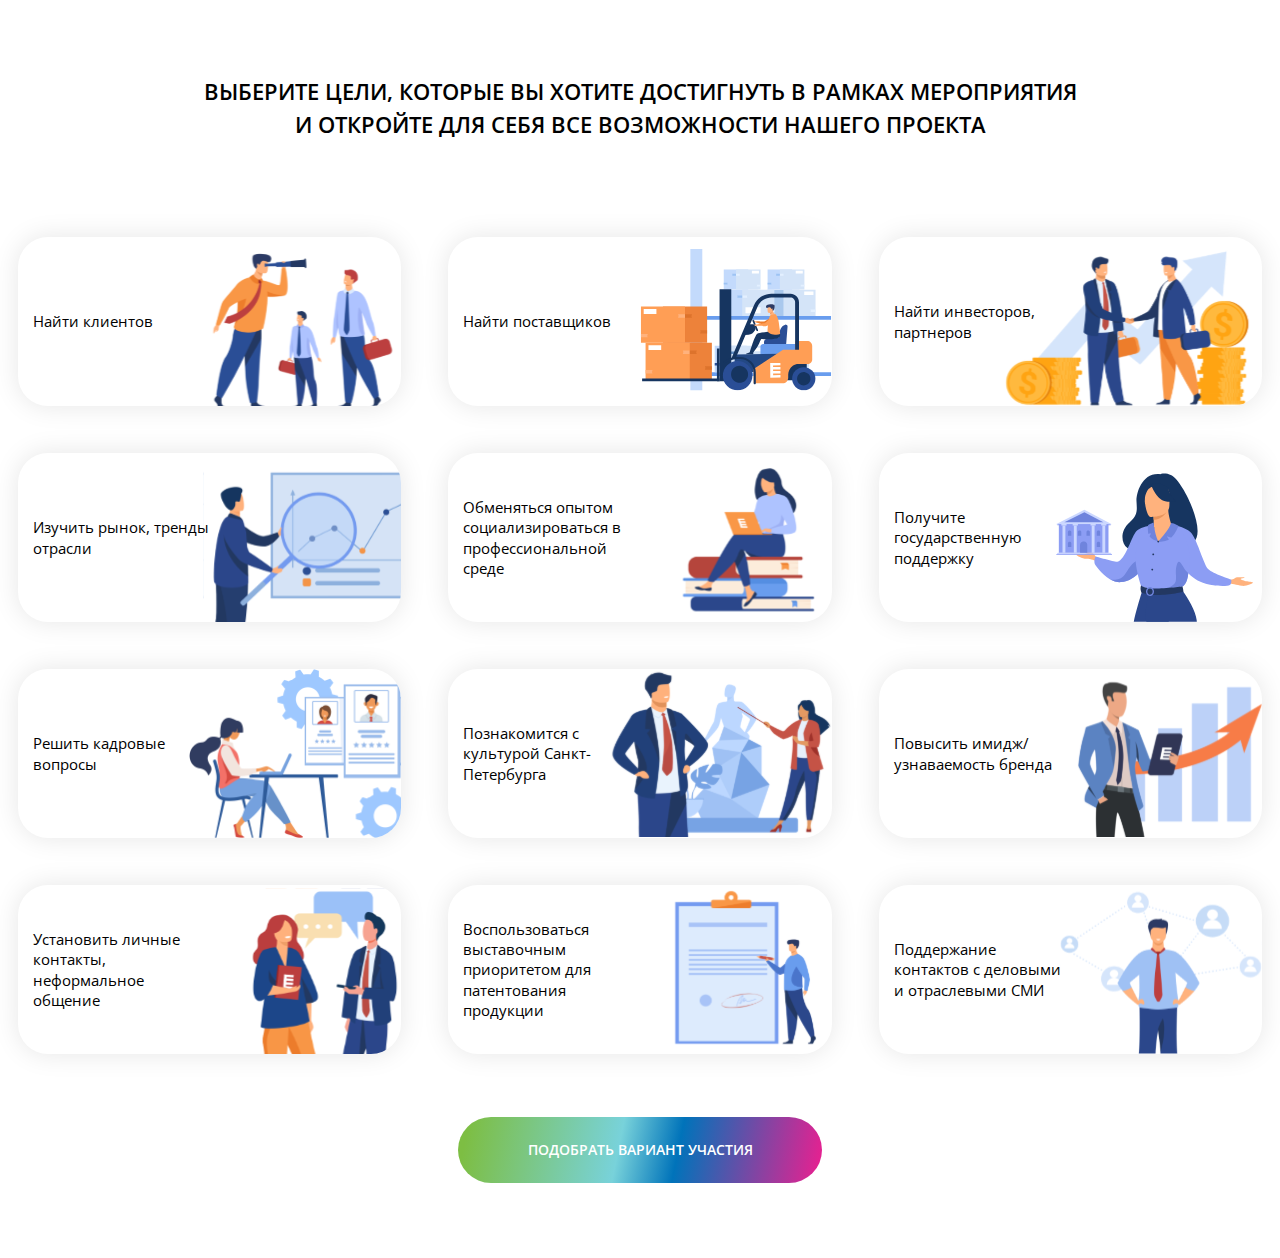
==== commit 28a6f753: "v1.0" ====
--- a/index.html
+++ b/index.html
@@ -187,7 +187,7 @@
                         <div class="services__slider--arrow swiper-button-prev"></div>
                     </div>
                     <ul class="services__slider--list swiper-wrapper">
-                        <li class="services__slider--card services__card swiper-slide" id="goal-slide-1">
+                        <li class="services__slider--card services__card swiper-slide _goals-slide" id="goal-slide-1">
                             <div class="services__card--body">
                                 <div class="services__card--header">
                                     <div class="services__card--icon">
@@ -237,7 +237,7 @@
                                 </ul>
                             </div>
                         </li>
-                        <li class="services__slider--card services__card swiper-slide" id="goal-slide-2">
+                        <li class="services__slider--card services__card swiper-slide _goals-slide" id="goal-slide-2">
                             <div class="services__card--body">
                                 <div class="services__card--header">
                                     <div class="services__card--icon">
@@ -290,7 +290,7 @@
                                 </ul>
                             </div>
                         </li>
-                        <li class="services__slider--card services__card swiper-slide" id="goal-slide-3">
+                        <li class="services__slider--card services__card swiper-slide _goals-slide" id="goal-slide-3">
                             <div class="services__card--body">
                                 <div class="services__card--header">
                                     <div class="services__card--icon">
@@ -334,7 +334,7 @@
                                 </ul>
                             </div>
                         </li>
-                        <li class="services__slider--card services__card swiper-slide" id="goal-slide-4">
+                        <li class="services__slider--card services__card swiper-slide _goals-slide" id="goal-slide-4">
                             <div class="services__card--body">
                                 <div class="services__card--header">
                                     <div class="services__card--icon">
@@ -360,7 +360,7 @@
                                 </ul>
                             </div>
                         </li>
-                        <li class="services__slider--card services__card swiper-slide" id="goal-slide-5">
+                        <li class="services__slider--card services__card swiper-slide _goals-slide" id="goal-slide-5">
                             <div class="services__card--body">
                                 <div class="services__card--header">
                                     <div class="services__card--icon">
@@ -392,7 +392,7 @@
                                 </ul>
                             </div>
                         </li>
-                        <li class="services__slider--card services__card swiper-slide" id="goal-slide-6">
+                        <li class="services__slider--card services__card swiper-slide _goals-slide" id="goal-slide-6">
                             <div class="services__card--body">
                                 <div class="services__card--header">
                                     <div class="services__card--icon">
@@ -421,7 +421,7 @@
                                 </ul>
                             </div>
                         </li>
-                        <li class="services__slider--card services__card swiper-slide" id="goal-slide-7">
+                        <li class="services__slider--card services__card swiper-slide _goals-slide" id="goal-slide-7">
                             <div class="services__card--body">
                                 <div class="services__card--header">
                                     <div class="services__card--icon">
@@ -456,7 +456,7 @@
                                 </ul>
                             </div>
                         </li>
-                        <li class="services__slider--card services__card swiper-slide" id="goal-slide-8">
+                        <li class="services__slider--card services__card swiper-slide _goals-slide" id="goal-slide-8">
                             <div class="services__card--body">
                                 <div class="services__card--header">
                                     <div class="services__card--icon">
@@ -479,7 +479,7 @@
                                 </ul>
                             </div>
                         </li>
-                        <li class="services__slider--card services__card swiper-slide" id="goal-slide-9">
+                        <li class="services__slider--card services__card swiper-slide _goals-slide" id="goal-slide-9">
                             <div class="services__card--body">
                                 <div class="services__card--header">
                                     <div class="services__card--icon">
@@ -502,7 +502,7 @@
                                 </ul>
                             </div>
                         </li>
-                        <li class="services__slider--card services__card swiper-slide" id="goal-slide-10">
+                        <li class="services__slider--card services__card swiper-slide _goals-slide" id="goal-slide-10">
                             <div class="services__card--body">
                                 <div class="services__card--header">
                                     <div class="services__card--icon">
@@ -525,7 +525,7 @@
                                 </ul>
                             </div>
                         </li>
-                        <li class="services__slider--card services__card swiper-slide" id="goal-slide-11">
+                        <li class="services__slider--card services__card swiper-slide _goals-slide" id="goal-slide-11">
                             <div class="services__card--body">
                                 <div class="services__card--header">
                                     <div class="services__card--icon">
@@ -548,7 +548,7 @@
                                 </ul>
                             </div>
                         </li>
-                        <li class="services__slider--card services__card swiper-slide" id="goal-slide-12">
+                        <li class="services__slider--card services__card swiper-slide _goals-slide" id="goal-slide-12">
                             <div class="services__card--body">
                                 <div class="services__card--header">
                                     <div class="services__card--icon">
--- a/css/style.min.css
+++ b/css/style.min.css
@@ -1 +1 @@
-*,:after,:before,legend{-webkit-box-sizing:border-box}body,html{-webkit-text-size-adjust:100%}.swiper-cube,.swiper-flip,button,hr,input{overflow:visible}progress,sub,sup{vertical-align:baseline}.swiper,ul li{list-style:none}._popup-wrapper,.goals__footer,.services__card--body,.swiper-grid-column>.swiper-wrapper,.swiper-vertical>.swiper-wrapper{-webkit-box-orient:vertical;-webkit-box-direction:normal}*{padding:0;margin:0;border:0}*,:after,:before{box-sizing:border-box}:active,:focus,a:active,a:focus{outline:0}input::-webkit-inner-spin-button,input::-webkit-outer-spin-button{-webkit-appearance:none;margin:0}input[type=number]{-moz-appearance:textfield}aside,details,footer,header,main,nav{display:block}body,html{height:100%;width:100%;line-height:1;-ms-text-size-adjust:100%;-moz-text-size-adjust:100%}button,input,textarea{font-family:inherit}input::-ms-clear{display:none}button{cursor:pointer}button::-moz-focus-inner{padding:0;border:0}a,a:hover,a:visited{text-decoration:none}h1,h2,h3,h4,h5,h6{font-size:inherit;font-weight:400}/*! normalize.css v8.0.1 | MIT License | github.com/necolas/normalize.css */html{line-height:1.15}body{margin:0}h1{font-size:2em;margin:.67em 0}hr{-webkit-box-sizing:content-box;box-sizing:content-box;height:0}code,kbd,pre,samp{font-family:monospace,monospace;font-size:1em}a{background-color:rgba(0,0,0,0)}abbr[title]{border-bottom:none;-webkit-text-decoration:underline dotted;text-decoration:underline dotted}b,strong{font-weight:bolder}small{font-size:80%}sub,sup{font-size:75%;line-height:0;position:relative}sub{bottom:-.25em}sup{top:-.5em}img{vertical-align:top;border-style:none}button,input,optgroup,select,textarea{font-family:inherit;font-size:100%;line-height:1.15;margin:0}button,select{text-transform:none}[type=button],[type=reset],[type=submit],button{-webkit-appearance:button}[type=button]::-moz-focus-inner,[type=reset]::-moz-focus-inner,[type=submit]::-moz-focus-inner,button::-moz-focus-inner{border-style:none;padding:0}[type=button]:-moz-focusring,[type=reset]:-moz-focusring,[type=submit]:-moz-focusring,button:-moz-focusring{outline:ButtonText dotted 1px}fieldset{padding:.35em .75em .625em}legend{box-sizing:border-box;color:inherit;display:table;max-width:100%;padding:0;white-space:normal}textarea{overflow:auto}[type=checkbox],[type=radio]{-webkit-box-sizing:border-box;box-sizing:border-box;padding:0}[type=number]::-webkit-inner-spin-button,[type=number]::-webkit-outer-spin-button{height:auto}.swiper-slide,.swiper-wrapper{height:100%;position:relative;width:100%}[type=search]{-webkit-appearance:textfield;outline-offset:-2px}[type=search]::-webkit-search-decoration{-webkit-appearance:none}::-webkit-file-upload-button{-webkit-appearance:button;font:inherit}summary{display:list-item}[hidden],template{display:none}@font-face{font-family:swiper-icons;src:url("data:application/font-woff;charset=utf-8;base64, [base64]//wADZ2x5ZgAAAywAAADMAAAD2MHtryVoZWFkAAABbAAAADAAAAA2E2+eoWhoZWEAAAGcAAAAHwAAACQC9gDzaG10eAAAAigAAAAZAAAArgJkABFsb2NhAAAC0AAAAFoAAABaFQAUGG1heHAAAAG8AAAAHwAAACAAcABAbmFtZQAAA/gAAAE5AAACXvFdBwlwb3N0AAAFNAAAAGIAAACE5s74hXjaY2BkYGAAYpf5Hu/j+W2+MnAzMYDAzaX6QjD6/4//Bxj5GA8AuRwMYGkAPywL13jaY2BkYGA88P8Agx4j+/8fQDYfA1AEBWgDAIB2BOoAeNpjYGRgYNBh4GdgYgABEMnIABJzYNADCQAACWgAsQB42mNgYfzCOIGBlYGB0YcxjYGBwR1Kf2WQZGhhYGBiYGVmgAFGBiQQkOaawtDAoMBQxXjg/wEGPcYDDA4wNUA2CCgwsAAAO4EL6gAAeNpj2M0gyAACqxgGNWBkZ2D4/wMA+xkDdgAAAHjaY2BgYGaAYBkGRgYQiAHyGMF8FgYHIM3DwMHABGQrMOgyWDLEM1T9/w8UBfEMgLzE////P/5//f/V/xv+r4eaAAeMbAxwIUYmIMHEgKYAYjUcsDAwsLKxc3BycfPw8jEQA/[base64]/uznmfPFBNODM2K7MTQ45YEAZqGP81AmGGcF3iPqOop0r1SPTaTbVkfUe4HXj97wYE+yNwWYxwWu4v1ugWHgo3S1XdZEVqWM7ET0cfnLGxWfkgR42o2PvWrDMBSFj/IHLaF0zKjRgdiVMwScNRAoWUoH78Y2icB/yIY09An6AH2Bdu/UB+yxopYshQiEvnvu0dURgDt8QeC8PDw7Fpji3fEA4z/PEJ6YOB5hKh4dj3EvXhxPqH/SKUY3rJ7srZ4FZnh1PMAtPhwP6fl2PMJMPDgeQ4rY8YT6Gzao0eAEA409DuggmTnFnOcSCiEiLMgxCiTI6Cq5DZUd3Qmp10vO0LaLTd2cjN4fOumlc7lUYbSQcZFkutRG7g6JKZKy0RmdLY680CDnEJ+UMkpFFe1RN7nxdVpXrC4aTtnaurOnYercZg2YVmLN/d/gczfEimrE/fs/bOuq29Zmn8tloORaXgZgGa78yO9/cnXm2BpaGvq25Dv9S4E9+5SIc9PqupJKhYFSSl47+Qcr1mYNAAAAeNptw0cKwkAAAMDZJA8Q7OUJvkLsPfZ6zFVERPy8qHh2YER+3i/BP83vIBLLySsoKimrqKqpa2hp6+jq6RsYGhmbmJqZSy0sraxtbO3sHRydnEMU4uR6yx7JJXveP7WrDycAAAAAAAH//wACeNpjYGRgYOABYhkgZgJCZgZNBkYGLQZtIJsFLMYAAAw3ALgAeNolizEKgDAQBCchRbC2sFER0YD6qVQiBCv/H9ezGI6Z5XBAw8CBK/m5iQQVauVbXLnOrMZv2oLdKFa8Pjuru2hJzGabmOSLzNMzvutpB3N42mNgZGBg4GKQYzBhYMxJLMlj4GBgAYow/P/PAJJhLM6sSoWKfWCAAwDAjgbRAAB42mNgYGBkAIIbCZo5IPrmUn0hGA0AO8EFTQAA");font-weight:400;font-style:normal}:root{--swiper-theme-color:#007aff;--swiper-navigation-size:44px;--title-font:"OpenSans";--main-font:"OpenSans";--accent:#4C3288;--accent-2:#0091FF;--accent-gradient:linear-gradient(101.5deg, #7DBE43 3.02%, #78D2DA 44.22%, #0073BA 60.1%, #E32291 98.32%);--white:#FFF;--black:#000;--dark-blue:#304BA2;--gray:#DBDBDB;--dark-gray:#979797;--green:#7AC347;--container-padding:15px;--br:48px;--br-2:30px;--shadow:0px 0px 26.7123px rgba(0, 0, 0, 0.1)}.swiper{margin-left:auto;margin-right:auto;position:relative;overflow:hidden;padding:0;z-index:1}.swiper-vertical>.swiper-wrapper{-ms-flex-direction:column;flex-direction:column}.swiper-wrapper{z-index:1;display:-webkit-box;display:-ms-flexbox;display:flex;-webkit-transition-property:-webkit-transform;transition-property:-webkit-transform;transition-property:transform;transition-property:transform,-webkit-transform;-webkit-box-sizing:content-box;box-sizing:content-box}.swiper-button-lock,.swiper-pagination-lock,.swiper-scrollbar-lock{display:none}.swiper-android .swiper-slide,.swiper-wrapper{-webkit-transform:translate3d(0,0,0);transform:translate3d(0,0,0)}.swiper-pointer-events{-ms-touch-action:pan-y;touch-action:pan-y}.swiper-pointer-events.swiper-vertical{-ms-touch-action:pan-x;touch-action:pan-x}.swiper-slide{-ms-flex-negative:0;flex-shrink:0;-webkit-transition-property:-webkit-transform;transition-property:-webkit-transform;transition-property:transform;transition-property:transform,-webkit-transform}.swiper-slide-invisible-blank{visibility:hidden}.swiper-autoheight,.swiper-autoheight .swiper-slide{height:auto}.swiper-autoheight .swiper-wrapper{-webkit-box-align:start;-ms-flex-align:start;align-items:flex-start;-webkit-transition-property:height,-webkit-transform;transition-property:height,-webkit-transform;transition-property:transform,height;transition-property:transform,height,-webkit-transform}.swiper-backface-hidden .swiper-slide{-webkit-transform:translateZ(0);transform:translateZ(0);-webkit-backface-visibility:hidden;backface-visibility:hidden}.swiper-3d,.swiper-3d.swiper-css-mode .swiper-wrapper{-webkit-perspective:1200px;perspective:1200px}.swiper-3d .swiper-cube-shadow,.swiper-3d .swiper-slide,.swiper-3d .swiper-slide-shadow,.swiper-3d .swiper-slide-shadow-bottom,.swiper-3d .swiper-slide-shadow-left,.swiper-3d .swiper-slide-shadow-right,.swiper-3d .swiper-slide-shadow-top,.swiper-3d .swiper-wrapper{-webkit-transform-style:preserve-3d;transform-style:preserve-3d}.swiper-3d .swiper-slide-shadow,.swiper-3d .swiper-slide-shadow-bottom,.swiper-3d .swiper-slide-shadow-left,.swiper-3d .swiper-slide-shadow-right,.swiper-3d .swiper-slide-shadow-top{position:absolute;left:0;top:0;width:100%;height:100%;pointer-events:none;z-index:10}.swiper-3d .swiper-slide-shadow{background:rgba(0,0,0,.15)}.swiper-3d .swiper-slide-shadow-left{background-image:-webkit-gradient(linear,right top,left top,from(rgba(0,0,0,.5)),to(rgba(0,0,0,0)));background-image:linear-gradient(to left,rgba(0,0,0,.5),rgba(0,0,0,0))}.swiper-3d .swiper-slide-shadow-right{background-image:-webkit-gradient(linear,left top,right top,from(rgba(0,0,0,.5)),to(rgba(0,0,0,0)));background-image:linear-gradient(to right,rgba(0,0,0,.5),rgba(0,0,0,0))}.swiper-3d .swiper-slide-shadow-top{background-image:-webkit-gradient(linear,left bottom,left top,from(rgba(0,0,0,.5)),to(rgba(0,0,0,0)));background-image:linear-gradient(to top,rgba(0,0,0,.5),rgba(0,0,0,0))}.swiper-3d .swiper-slide-shadow-bottom{background-image:-webkit-gradient(linear,left top,left bottom,from(rgba(0,0,0,.5)),to(rgba(0,0,0,0)));background-image:linear-gradient(to bottom,rgba(0,0,0,.5),rgba(0,0,0,0))}.swiper-css-mode>.swiper-wrapper{overflow:auto;scrollbar-width:none;-ms-overflow-style:none}.swiper-css-mode>.swiper-wrapper::-webkit-scrollbar{display:none}.swiper-css-mode>.swiper-wrapper>.swiper-slide{scroll-snap-align:start start}.swiper-horizontal.swiper-css-mode>.swiper-wrapper{-ms-scroll-snap-type:x mandatory;scroll-snap-type:x mandatory}.swiper-vertical.swiper-css-mode>.swiper-wrapper{-ms-scroll-snap-type:y mandatory;scroll-snap-type:y mandatory}.swiper-centered>.swiper-wrapper::before{content:"";-ms-flex-negative:0;flex-shrink:0;-webkit-box-ordinal-group:10000;-ms-flex-order:9999;order:9999}.swiper-centered.swiper-horizontal>.swiper-wrapper>.swiper-slide:first-child{-webkit-margin-start:var(--swiper-centered-offset-before);margin-inline-start:var(--swiper-centered-offset-before)}.swiper-centered.swiper-horizontal>.swiper-wrapper::before{height:100%;min-height:1px;width:var(--swiper-centered-offset-after)}.swiper-centered.swiper-vertical>.swiper-wrapper>.swiper-slide:first-child{-webkit-margin-before:var(--swiper-centered-offset-before);margin-block-start:var(--swiper-centered-offset-before)}.swiper-centered.swiper-vertical>.swiper-wrapper::before{width:100%;min-width:1px;height:var(--swiper-centered-offset-after)}.swiper-centered>.swiper-wrapper>.swiper-slide{scroll-snap-align:center center}.swiper-virtual .swiper-slide{-webkit-backface-visibility:hidden;-webkit-transform:translateZ(0);transform:translateZ(0)}.swiper-virtual.swiper-css-mode .swiper-wrapper::after{content:"";position:absolute;left:0;top:0;pointer-events:none}.swiper-virtual.swiper-css-mode.swiper-horizontal .swiper-wrapper::after{height:1px;width:var(--swiper-virtual-size)}.swiper-virtual.swiper-css-mode.swiper-vertical .swiper-wrapper::after{width:1px;height:var(--swiper-virtual-size)}.swiper-button-next,.swiper-button-prev{position:absolute;top:50%;width:calc(var(--swiper-navigation-size)/ 44*27);height:var(--swiper-navigation-size);margin-top:calc(0px - var(--swiper-navigation-size)/ 2);z-index:10;cursor:pointer;display:-webkit-box;display:-ms-flexbox;display:flex;-webkit-box-align:center;-ms-flex-align:center;align-items:center;-webkit-box-pack:center;-ms-flex-pack:center;justify-content:center;color:var(--swiper-navigation-color,var(--swiper-theme-color))}.swiper-button-next.swiper-button-disabled,.swiper-button-prev.swiper-button-disabled{opacity:.35;cursor:auto;pointer-events:none}.swiper-button-next:after,.swiper-button-prev:after{font-family:swiper-icons;font-size:var(--swiper-navigation-size);text-transform:none!important;letter-spacing:0;font-variant:initial;line-height:1}.swiper-button-prev,.swiper-rtl .swiper-button-next{left:10px;right:auto}.swiper-button-prev:after,.swiper-rtl .swiper-button-next:after{content:"prev"}.swiper-button-next,.swiper-rtl .swiper-button-prev{right:10px;left:auto}.swiper-button-next:after,.swiper-rtl .swiper-button-prev:after{content:"next"}.swiper-pagination{position:absolute;text-align:center;-webkit-transition:.3s opacity;transition:.3s opacity;-webkit-transform:translate3d(0,0,0);transform:translate3d(0,0,0);z-index:10}.swiper-pagination.swiper-pagination-hidden{opacity:0}.swiper-horizontal>.swiper-pagination-bullets,.swiper-pagination-bullets.swiper-pagination-horizontal,.swiper-pagination-custom,.swiper-pagination-fraction{bottom:10px;left:0;width:100%}.swiper-pagination-bullets-dynamic{overflow:hidden;font-size:0}.swiper-pagination-bullets-dynamic .swiper-pagination-bullet{-webkit-transform:scale(.33);transform:scale(.33);position:relative}.swiper-pagination-bullets-dynamic .swiper-pagination-bullet-active,.swiper-pagination-bullets-dynamic .swiper-pagination-bullet-active-main{-webkit-transform:scale(1);transform:scale(1)}.swiper-pagination-bullets-dynamic .swiper-pagination-bullet-active-prev{-webkit-transform:scale(.66);transform:scale(.66)}.swiper-pagination-bullets-dynamic .swiper-pagination-bullet-active-prev-prev{-webkit-transform:scale(.33);transform:scale(.33)}.swiper-pagination-bullets-dynamic .swiper-pagination-bullet-active-next{-webkit-transform:scale(.66);transform:scale(.66)}.swiper-pagination-bullets-dynamic .swiper-pagination-bullet-active-next-next{-webkit-transform:scale(.33);transform:scale(.33)}.swiper-pagination-bullet{width:var(--swiper-pagination-bullet-width,var(--swiper-pagination-bullet-size,8px));height:var(--swiper-pagination-bullet-height,var(--swiper-pagination-bullet-size,8px));display:inline-block;border-radius:50%;background:var(--swiper-pagination-bullet-inactive-color,#000);opacity:var(--swiper-pagination-bullet-inactive-opacity,.2)}button.swiper-pagination-bullet{border:none;margin:0;padding:0;-webkit-box-shadow:none;box-shadow:none;-webkit-appearance:none;-moz-appearance:none;appearance:none}.swiper-pagination-clickable .swiper-pagination-bullet{cursor:pointer}.swiper-scrollbar-cursor-drag,.swiper-slide-zoomed{cursor:move}.swiper-pagination-bullet:only-child{display:none!important}.swiper-pagination-bullet-active{opacity:var(--swiper-pagination-bullet-opacity,1);background:var(--swiper-pagination-color,var(--swiper-theme-color))}.swiper-pagination-vertical.swiper-pagination-bullets,.swiper-vertical>.swiper-pagination-bullets{right:10px;top:50%;-webkit-transform:translate3d(0,-50%,0);transform:translate3d(0,-50%,0)}.swiper-pagination-vertical.swiper-pagination-bullets .swiper-pagination-bullet,.swiper-vertical>.swiper-pagination-bullets .swiper-pagination-bullet{margin:var(--swiper-pagination-bullet-vertical-gap,6px) 0;display:block}.swiper-pagination-vertical.swiper-pagination-bullets.swiper-pagination-bullets-dynamic,.swiper-vertical>.swiper-pagination-bullets.swiper-pagination-bullets-dynamic{top:50%;-webkit-transform:translateY(-50%);transform:translateY(-50%);width:8px}.swiper-pagination-vertical.swiper-pagination-bullets.swiper-pagination-bullets-dynamic .swiper-pagination-bullet,.swiper-vertical>.swiper-pagination-bullets.swiper-pagination-bullets-dynamic .swiper-pagination-bullet{display:inline-block;-webkit-transition:.2s transform,.2s top;transition:.2s transform,.2s top}.swiper-horizontal>.swiper-pagination-bullets .swiper-pagination-bullet,.swiper-pagination-horizontal.swiper-pagination-bullets .swiper-pagination-bullet{margin:0 var(--swiper-pagination-bullet-horizontal-gap,4px)}.swiper-horizontal>.swiper-pagination-bullets.swiper-pagination-bullets-dynamic,.swiper-pagination-horizontal.swiper-pagination-bullets.swiper-pagination-bullets-dynamic{left:50%;-webkit-transform:translateX(-50%);transform:translateX(-50%);white-space:nowrap}.swiper-horizontal>.swiper-pagination-bullets.swiper-pagination-bullets-dynamic .swiper-pagination-bullet,.swiper-pagination-horizontal.swiper-pagination-bullets.swiper-pagination-bullets-dynamic .swiper-pagination-bullet{-webkit-transition:.2s transform,.2s left;transition:.2s transform,.2s left}.swiper-horizontal.swiper-rtl>.swiper-pagination-bullets-dynamic .swiper-pagination-bullet{-webkit-transition:.2s transform,.2s right;transition:.2s transform,.2s right}.swiper-pagination-progressbar{background:rgba(0,0,0,.25);position:absolute}.swiper-pagination-progressbar .swiper-pagination-progressbar-fill{background:var(--swiper-pagination-color,var(--swiper-theme-color));position:absolute;left:0;top:0;width:100%;height:100%;-webkit-transform:scale(0);transform:scale(0);-webkit-transform-origin:left top;transform-origin:left top}.swiper-rtl .swiper-pagination-progressbar .swiper-pagination-progressbar-fill{-webkit-transform-origin:right top;transform-origin:right top}.swiper-horizontal>.swiper-pagination-progressbar,.swiper-pagination-progressbar.swiper-pagination-horizontal,.swiper-pagination-progressbar.swiper-pagination-vertical.swiper-pagination-progressbar-opposite,.swiper-vertical>.swiper-pagination-progressbar.swiper-pagination-progressbar-opposite{width:100%;height:4px;left:0;top:0}.swiper-horizontal>.swiper-pagination-progressbar.swiper-pagination-progressbar-opposite,.swiper-pagination-progressbar.swiper-pagination-horizontal.swiper-pagination-progressbar-opposite,.swiper-pagination-progressbar.swiper-pagination-vertical,.swiper-vertical>.swiper-pagination-progressbar{width:4px;height:100%;left:0;top:0}.swiper-scrollbar{border-radius:10px;position:relative;-ms-touch-action:none;background:rgba(0,0,0,.1)}.swiper-horizontal>.swiper-scrollbar{position:absolute;left:1%;bottom:3px;z-index:50;height:5px;width:98%}.swiper-vertical>.swiper-scrollbar{position:absolute;right:3px;top:1%;z-index:50;width:5px;height:98%}.swiper-scrollbar-drag{height:100%;width:100%;position:relative;background:rgba(0,0,0,.5);border-radius:10px;left:0;top:0}._popup,.swiper-zoom-container{display:-webkit-box;width:100%}.swiper-zoom-container{height:100%;display:-ms-flexbox;display:flex;-webkit-box-pack:center;-ms-flex-pack:center;justify-content:center;-webkit-box-align:center;-ms-flex-align:center;align-items:center;text-align:center}.swiper-zoom-container>canvas,.swiper-zoom-container>img,.swiper-zoom-container>svg{max-width:100%;max-height:100%;-o-object-fit:contain;object-fit:contain}.swiper-lazy-preloader{width:42px;height:42px;position:absolute;left:50%;top:50%;margin-left:-21px;margin-top:-21px;z-index:10;-webkit-transform-origin:50%;transform-origin:50%;-webkit-box-sizing:border-box;box-sizing:border-box;border:4px solid;border-radius:50%;border-top-color:transparent}.swiper-slide-visible .swiper-lazy-preloader{-webkit-animation:swiper-preloader-spin 1s infinite linear;animation:swiper-preloader-spin 1s infinite linear}.swiper-lazy-preloader-white{--swiper-preloader-color:#fff}.swiper-lazy-preloader-black{--swiper-preloader-color:#000}@-webkit-keyframes swiper-preloader-spin{100%{-webkit-transform:rotate(360deg);transform:rotate(360deg)}}@keyframes swiper-preloader-spin{100%{-webkit-transform:rotate(360deg);transform:rotate(360deg)}}.swiper .swiper-notification{position:absolute;left:0;top:0;pointer-events:none;opacity:0;z-index:-1000}.swiper-free-mode>.swiper-wrapper{-webkit-transition-timing-function:ease-out;transition-timing-function:ease-out;margin:0 auto}.swiper-grid>.swiper-wrapper{-ms-flex-wrap:wrap;flex-wrap:wrap}.swiper-grid-column>.swiper-wrapper{-ms-flex-wrap:wrap;flex-wrap:wrap;-ms-flex-direction:column;flex-direction:column}.swiper-fade.swiper-free-mode .swiper-slide{-webkit-transition-timing-function:ease-out;transition-timing-function:ease-out}.swiper-fade .swiper-slide{pointer-events:none;-webkit-transition-property:opacity;transition-property:opacity}.swiper-fade .swiper-slide .swiper-slide{pointer-events:none}.swiper-fade .swiper-slide-active,.swiper-fade .swiper-slide-active .swiper-slide-active{pointer-events:auto}.swiper-cube .swiper-slide{pointer-events:none;-webkit-backface-visibility:hidden;backface-visibility:hidden;z-index:1;visibility:hidden;-webkit-transform-origin:0 0;transform-origin:0 0;width:100%;height:100%}.swiper-cube .swiper-slide .swiper-slide{pointer-events:none}.swiper-cube.swiper-rtl .swiper-slide{-webkit-transform-origin:100% 0;transform-origin:100% 0}.swiper-cube .swiper-slide-active,.swiper-cube .swiper-slide-active .swiper-slide-active{pointer-events:auto}.swiper-cube .swiper-slide-active,.swiper-cube .swiper-slide-next,.swiper-cube .swiper-slide-next+.swiper-slide,.swiper-cube .swiper-slide-prev{pointer-events:auto;visibility:visible}.swiper-cube .swiper-slide-shadow-bottom,.swiper-cube .swiper-slide-shadow-left,.swiper-cube .swiper-slide-shadow-right,.swiper-cube .swiper-slide-shadow-top{z-index:0;-webkit-backface-visibility:hidden;backface-visibility:hidden}.swiper-cube .swiper-cube-shadow{position:absolute;left:0;bottom:0;width:100%;height:100%;opacity:.6;z-index:0}.swiper-cube .swiper-cube-shadow:before{content:"";background:#000;position:absolute;left:0;top:0;bottom:0;right:0;-webkit-filter:blur(50px);filter:blur(50px)}.swiper-flip .swiper-slide{pointer-events:none;-webkit-backface-visibility:hidden;backface-visibility:hidden;z-index:1}.swiper-flip .swiper-slide .swiper-slide{pointer-events:none}.swiper-flip .swiper-slide-active,.swiper-flip .swiper-slide-active .swiper-slide-active{pointer-events:auto}.swiper-flip .swiper-slide-shadow-bottom,.swiper-flip .swiper-slide-shadow-left,.swiper-flip .swiper-slide-shadow-right,.swiper-flip .swiper-slide-shadow-top{z-index:0;-webkit-backface-visibility:hidden;backface-visibility:hidden}._popup,.services__slider--arrow{-webkit-box-align:center;z-index:100}.swiper-creative .swiper-slide{-webkit-backface-visibility:hidden;backface-visibility:hidden;overflow:hidden;-webkit-transition-property:opacity,height,-webkit-transform;transition-property:opacity,height,-webkit-transform;transition-property:transform,opacity,height;transition-property:transform,opacity,height,-webkit-transform}.swiper-cards{overflow:visible}.swiper-cards .swiper-slide{-webkit-transform-origin:center bottom;transform-origin:center bottom;-webkit-backface-visibility:hidden;backface-visibility:hidden;overflow:hidden}@font-face{font-weight:300;font-family:OpenSans;font-display:swap;font-style:normal;src:url(OpenSans-Light.woff) format("woff"),url(OpenSans-Light.woff) format("woff2")}@font-face{font-weight:400;font-family:OpenSans;font-display:swap;font-style:normal;src:url(OpenSans-Regular.woff) format("woff"),url(OpenSans-Regular.woff) format("woff2")}@font-face{font-weight:600;font-family:OpenSans;font-display:swap;font-style:normal;src:url(OpenSans-SemiBold.woff) format("woff"),url(OpenSans-SemiBold.woff) format("woff2")}body,html{font-size:16px;min-height:100%}body{font-family:var(--main-font);font-weight:400;line-height:150%;padding-right:var(--popup-padding)}.wrapper,body._active,body._popup-active{overflow:hidden}._container{padding:0 var(--container-padding);margin:0 auto;max-width:1310px}._container._min{max-width:630px}._container._large{max-width:1379px}._section-padding{padding:75px 0}._section-padding._min{padding:50px 0}._btn{display:inline-block;text-align:center;padding:18px 15px;font-size:.875rem;line-height:125%;text-transform:uppercase;background:var(--accent-gradient);color:var(--white);border-radius:var(--br)}._main-title{font-family:var(--title-font);font-weight:700;line-height:115%;font-size:1.875rem}._title{font-family:var(--title-font);font-weight:700;font-size:1.125rem}._section-title,.services__card--title{font-weight:600;text-align:center;text-transform:uppercase}._section-title{max-width:890px;margin:0 auto;font-size:1.125rem;line-height:150%}._txt-center{text-align:center}._td-underline{text-decoration:underline}._popup{position:fixed;left:0;top:0;height:100%;display:-ms-flexbox;display:flex;-ms-flex-align:center;align-items:center;padding:10px}._popup-wrapper{display:-webkit-box;display:-ms-flexbox;display:flex;-ms-flex-direction:column;flex-direction:column;-webkit-box-pack:center;-ms-flex-pack:center;justify-content:center;min-height:100%;z-index:2}._popup-bg{position:absolute;left:0;top:0;width:100%;height:100%;background-color:#000;opacity:.7}._popup-body{margin:auto;position:relative;background-color:#fff;overflow-y:auto;max-height:calc(100vh - 30px);width:100%;padding:15px;border-radius:14px;z-index:2}._popup-close-btn{position:absolute;right:15px;top:10px;line-height:100%;width:40px;height:47px;font-size:32px;color:var(--black);background-color:rgba(0,0,0,0);-webkit-transition:color .2s ease-in-out;transition:color .2s ease-in-out}._popup-close-btn:hover{color:var(--accent-2)}._input,._textarea{padding:15px 20px;border-radius:16px;border:1px solid var(--gray);line-height:150%}._input::-webkit-input-placeholder,._textarea::-webkit-input-placeholder{color:var(--black);-webkit-transition:opacity .2s ease-in-out;transition:opacity .2s ease-in-out}._input::-moz-placeholder,._textarea::-moz-placeholder{color:var(--black);-moz-transition:opacity .2s ease-in-out;transition:opacity .2s ease-in-out}._input:-ms-input-placeholder,._textarea:-ms-input-placeholder{color:var(--black);-ms-transition:opacity .2s ease-in-out;transition:opacity .2s ease-in-out}._input::-ms-input-placeholder,._textarea::-ms-input-placeholder{color:var(--black);-ms-transition:opacity .2s ease-in-out;transition:opacity .2s ease-in-out}._input::placeholder,._textarea::placeholder{color:var(--black);-webkit-transition:opacity .2s ease-in-out;transition:opacity .2s ease-in-out}._input:focus::-webkit-input-placeholder,._textarea:focus::-webkit-input-placeholder{opacity:0}._input:focus::-moz-placeholder,._textarea:focus::-moz-placeholder{opacity:0}._input:focus:-ms-input-placeholder,._textarea:focus:-ms-input-placeholder{opacity:0}._input:focus::-ms-input-placeholder,._textarea:focus::-ms-input-placeholder{opacity:0}._input:focus::placeholder,._textarea:focus::placeholder{opacity:0}._textarea{resize:none}._checkbox{position:relative}._checkbox-input{position:absolute;left:50%;top:50%;-webkit-transform:translate(-50%,-50%);transform:translate(-50%,-50%);opacity:0;visibility:hidden}._checkbox-label::after,._checkbox-label::before{left:0;top:50%;width:20px;height:20px;content:""}._checkbox-input:checked+._checkbox-label::after{opacity:1}._checkbox-label{cursor:pointer;position:relative;display:-webkit-box;display:-ms-flexbox;display:flex;padding-left:30px}._checkbox-label::before{position:absolute;-webkit-transform:translate(0,-50%);transform:translate(0,-50%);border-radius:50%;border:1px solid var(--gray)}._checkbox-label::after{position:absolute;-webkit-transform:translate(0,-50%);transform:translate(0,-50%);background:url("data:image/svg+xml,%3Csvg xmlns='http://www.w3.org/2000/svg' viewBox='0 0 32 32'%3E%3Cg%3E%3Ccircle fill='%239E9E9E' cx='15.5' cy='16.5' r='7.5'/%3E%3C/g%3E%3C/svg%3E") center center/contain no-repeat;-webkit-transition:opacity .2s ease-in-out;transition:opacity .2s ease-in-out;opacity:0}.cost__wrapper{margin:0 auto;max-width:700px}.cost__body{background-color:var(--white);border-radius:var(--br)!important;-webkit-box-shadow:var(--shadow);box-shadow:var(--shadow)}.cost__form--body{padding:40px 15px;font-size:.875rem;display:-ms-grid;display:grid;-ms-grid-columns:1fr 1fr;grid-template-columns:1fr 1fr;gap:15px}.cost__form--label,.cost__form--label._min{-ms-grid-column:1;-ms-grid-column-span:2;grid-column:1/3}.cost__form--input,.cost__form--textarea{width:100%}.cost__form--checkbox{-ms-grid-column:1;-ms-grid-column-span:2;grid-column:1/3}.cost__form--checkbox-label{padding-top:3px;padding-bottom:3px}.cost__form--submit{width:100%;-ms-grid-column:1;-ms-grid-column-span:2;grid-column:1/3;margin-top:15px}.services__slider{padding:100px 30px 0;margin:0 -15px}.services__slider--list{margin-top:50px}.services__slider--arrow{width:50px;height:50px;top:calc(50% + 50px);border-radius:50%;display:-webkit-inline-box;display:-ms-inline-flexbox;display:inline-flex;-ms-flex-align:center;align-items:center;-webkit-box-pack:center;-ms-flex-pack:center;justify-content:center;background-color:var(--accent-2);opacity:.5;-webkit-transition:opacity .2s ease-in-out;transition:opacity .2s ease-in-out}.services__slider--arrow.swiper-button-next{right:15px}.services__slider--arrow.swiper-button-prev{left:15px}.services__slider--arrow:hover{opacity:1}.services__slider--arrow::after{color:var(--white);font-size:20px}.services__slider--footer{margin-top:30px;display:-webkit-box;display:-ms-flexbox;display:flex;-webkit-box-pack:center;-ms-flex-pack:center;justify-content:center}.services__slider--btn{max-width:364px;width:100%;text-align:center}.services__card{height:auto;display:none}.services__card._visible{display:-webkit-box;display:-ms-flexbox;display:flex;-webkit-box-pack:center;-ms-flex-pack:center;justify-content:center}.services__card--body{background-color:var(--white);-webkit-box-shadow:var(--shadow);box-shadow:var(--shadow);border-radius:var(--br-2);min-height:100%;padding:0 35px 30px;width:100%;max-width:379px;display:-webkit-box;display:-ms-flexbox;display:flex;-ms-flex-direction:column;flex-direction:column;-webkit-box-align:center;-ms-flex-align:center;align-items:center}.services__card--header{display:-webkit-box;display:-ms-flexbox;display:flex;-webkit-box-pack:center;-ms-flex-pack:center;justify-content:center;position:relative;-webkit-transform:translate(0,-50%);transform:translate(0,-50%);margin-bottom:-35px;width:100%}.services__card--check{display:-webkit-inline-box;display:-ms-inline-flexbox;display:inline-flex;-webkit-box-align:center;-ms-flex-align:center;align-items:center;-webkit-box-pack:center;-ms-flex-pack:center;justify-content:center;font-size:30px;width:30px;height:30px;position:absolute;right:0;bottom:0;border-radius:50%;background-color:var(--green);color:var(--white)}.services__card--icon{width:110px;height:110px;padding:25px;border-radius:var(--br);display:-webkit-inline-box;display:-ms-inline-flexbox;display:inline-flex;-webkit-box-align:center;-ms-flex-align:center;align-items:center;-webkit-box-pack:center;-ms-flex-pack:center;justify-content:center;background-color:var(--accent-2)}.services__card--img{max-width:100%;width:100%}.services__card--title{color:var(--dark-blue);font-size:1.25rem}.services__card--list{width:100%;padding-top:20px}.services__card--li{font-size:.875rem;padding:7px 0;font-weight:400;line-height:130%}.goals__list{display:-ms-grid;display:grid;-ms-grid-columns:100%;grid-template-columns:100%;padding-top:53px;gap:41px}.goals__item--image,.goals__item--label{display:-webkit-box;display:-ms-flexbox}.goals__item{position:relative;min-height:400px}.goals__item--input{position:absolute;left:50%;top:50%;-webkit-transform:translate(-50%,-50%);transform:translate(-50%,-50%);opacity:0;visibility:hidden}.goals__item--input:checked+.goals__item--label::before{opacity:0;visibility:hidden}.goals__item--input:checked+.goals__item--label::after,.goals__item--label:hover::before{opacity:1;visibility:visible}.goals__item--label{position:relative;display:flex;min-height:100%;padding:3px;border-radius:var(--br-2);-webkit-transition:border .2s ease-in-out;transition:border .2s ease-in-out;cursor:pointer}.goals__item--label::after,.goals__item--label::before{content:"";position:absolute;left:0;top:0;width:100%;height:100%;border-radius:calc(var(--br-2) + 3px);opacity:0;visibility:hidden;-webkit-transition:opacity .2s ease-in-out,visibility .2s ease-in-out;transition:opacity .2s ease-in-out,visibility .2s ease-in-out}.goals__item--label::before{z-index:-2;background-color:var(--dark-gray)}.goals__item--label::after{z-index:-1;background:var(--accent-gradient)}.goals__item--body{width:100%;display:-ms-grid;display:grid;padding-left:15px;min-height:100%;-webkit-box-shadow:var(--shadow);box-shadow:var(--shadow);background-color:var(--white);border-radius:var(--br-2)}.goals__item--title{font-size:.9375rem;line-height:135%;font-weight:400;-ms-flex-item-align:center;-ms-grid-row-align:center;align-self:center;position:relative;z-index:2;text-align:center;padding-top:22px;padding-right:22px;text-shadow:0 0 5px #fff}.goals__item--image{position:absolute;right:3px;top:3px;height:calc(100% - 6px);width:100%;display:flex;-webkit-box-align:end;-ms-flex-align:end;align-items:flex-end;-webkit-box-pack:center;-ms-flex-pack:center;justify-content:center;border-radius:0 var(--br-2) var(--br-2) 0;overflow:hidden}.goals__item--img{-o-object-fit:cover;object-fit:cover;height:100%;width:auto;max-height:300px}.goals__step{padding-top:32px;font-size:1.25rem;text-align:center;text-transform:uppercase;color:var(--dark-gray)}.goals__footer{padding-top:60px;display:-webkit-box;display:-ms-flexbox;display:flex;-ms-flex-direction:column;flex-direction:column;-webkit-box-align:center;-ms-flex-align:center;align-items:center}.goals__submit{width:auto;min-width:364px}._goals-section-start{opacity:1;visibility:visible;-webkit-transition:opacity .2s ease-in-out,visibility .2s ease-in-out;transition:opacity .2s ease-in-out,visibility .2s ease-in-out}._goals-section-result{display:none;opacity:0;visibility:hidden;-webkit-transition:opacity .2s ease-in-out,visibility .2s ease-in-out;transition:opacity .2s ease-in-out,visibility .2s ease-in-out}@media (min-width:426px){._popup-body{padding:30px}._popup-close-btn{right:15px;top:20px}.services__card--li{padding:10px 0}}@media (min-width:500px){.goals__item--image,.goals__item--title{-ms-grid-row:1;-ms-grid-column:1;grid-area:1/1}.goals__item{min-height:350px}.goals__item--title{max-width:55%;text-align:left;padding-top:0}.goals__item--image{text-align:right;-webkit-box-pack:end;-ms-flex-pack:end;justify-content:flex-end}.goals__item--img{max-height:100%;-o-object-fit:cover;object-fit:cover;-o-object-position:left top;object-position:left top}}@media (min-width:550px){._input,._textarea{padding:19px 40px}.cost__form--body{padding:40px 20px}.cost__form--label._min{grid-column:auto}.cost__form--submit{margin-top:30px}}@media (min-width:768px){._section-padding{padding:75px 0}._section-padding._min{padding:50px 0}._btn{padding:24px 15px;font-size:.875rem}._main-title{font-size:2.5rem}._title{font-size:1.5rem}._checkbox-label{padding-left:45px}._checkbox-label::after,._checkbox-label::before{width:32px;height:32px}.cost__form--body{font-size:1rem;gap:20px}.cost__form--checkbox-label{padding-top:7px;padding-bottom:7px}.cost__form--submit{margin-top:60px}.goals__list{padding-top:93px;-ms-grid-columns:1fr 1fr;grid-template-columns:1fr 1fr}.goals__item{height:auto;min-height:175px}.goals__item--img{max-height:100%}}@media (min-width:992px){._section-padding,._section-padding._min{padding:75px 0}._main-title{font-size:3.125rem}._title{font-size:1.875rem}._section-title{font-size:1.375rem}.services__card--check{width:50px;height:50px}.services__card--icon{padding:40px;width:150px;height:150px}.services__card--title{font-size:1.3rem}.goals__step{font-size:1.5rem;padding-top:62px}}@media (min-width:1024px){.goals__list{-ms-grid-columns:1fr 1fr 1fr;grid-template-columns:1fr 1fr 1fr}}@media (min-width:1450px){.services__slider--arrow{top:calc(50% + 50px);width:50px;height:50px}}+*,:after,:before,legend{-webkit-box-sizing:border-box}body,html{-webkit-text-size-adjust:100%}.swiper-cube,.swiper-flip,button,hr,input{overflow:visible}progress,sub,sup{vertical-align:baseline}.swiper,ul li{list-style:none}*{padding:0;margin:0;border:0}*,:after,:before{box-sizing:border-box}:active,:focus,a:active,a:focus{outline:0}input::-webkit-inner-spin-button,input::-webkit-outer-spin-button{-webkit-appearance:none;margin:0}input[type=number]{-moz-appearance:textfield}aside,details,footer,header,main,nav{display:block}body,html{height:100%;width:100%;line-height:1;-ms-text-size-adjust:100%;-moz-text-size-adjust:100%}button,input,textarea{font-family:inherit}input::-ms-clear{display:none}button{cursor:pointer}button::-moz-focus-inner{padding:0;border:0}a,a:hover,a:visited{text-decoration:none}h1,h2,h3,h4,h5,h6{font-size:inherit;font-weight:400}/*! normalize.css v8.0.1 | MIT License | github.com/necolas/normalize.css */html{line-height:1.15}body{margin:0}h1{font-size:2em;margin:.67em 0}hr{-webkit-box-sizing:content-box;box-sizing:content-box;height:0}code,kbd,pre,samp{font-family:monospace,monospace;font-size:1em}a{background-color:rgba(0,0,0,0)}abbr[title]{border-bottom:none;-webkit-text-decoration:underline dotted;text-decoration:underline dotted}b,strong{font-weight:bolder}small{font-size:80%}sub,sup{font-size:75%;line-height:0;position:relative}sub{bottom:-.25em}sup{top:-.5em}img{vertical-align:top;border-style:none}button,input,optgroup,select,textarea{font-family:inherit;font-size:100%;line-height:1.15;margin:0}button,select{text-transform:none}[type=button],[type=reset],[type=submit],button{-webkit-appearance:button}[type=button]::-moz-focus-inner,[type=reset]::-moz-focus-inner,[type=submit]::-moz-focus-inner,button::-moz-focus-inner{border-style:none;padding:0}[type=button]:-moz-focusring,[type=reset]:-moz-focusring,[type=submit]:-moz-focusring,button:-moz-focusring{outline:ButtonText dotted 1px}fieldset{padding:.35em .75em .625em}legend{box-sizing:border-box;color:inherit;display:table;max-width:100%;padding:0;white-space:normal}textarea{overflow:auto}[type=checkbox],[type=radio]{-webkit-box-sizing:border-box;box-sizing:border-box;padding:0}[type=number]::-webkit-inner-spin-button,[type=number]::-webkit-outer-spin-button{height:auto}.swiper-slide,.swiper-wrapper{height:100%;position:relative;width:100%}[type=search]{-webkit-appearance:textfield;outline-offset:-2px}[type=search]::-webkit-search-decoration{-webkit-appearance:none}::-webkit-file-upload-button{-webkit-appearance:button;font:inherit}summary{display:list-item}[hidden],template{display:none}@font-face{font-family:swiper-icons;src:url("data:application/font-woff;charset=utf-8;base64, [base64]//wADZ2x5ZgAAAywAAADMAAAD2MHtryVoZWFkAAABbAAAADAAAAA2E2+eoWhoZWEAAAGcAAAAHwAAACQC9gDzaG10eAAAAigAAAAZAAAArgJkABFsb2NhAAAC0AAAAFoAAABaFQAUGG1heHAAAAG8AAAAHwAAACAAcABAbmFtZQAAA/gAAAE5AAACXvFdBwlwb3N0AAAFNAAAAGIAAACE5s74hXjaY2BkYGAAYpf5Hu/j+W2+MnAzMYDAzaX6QjD6/4//Bxj5GA8AuRwMYGkAPywL13jaY2BkYGA88P8Agx4j+/8fQDYfA1AEBWgDAIB2BOoAeNpjYGRgYNBh4GdgYgABEMnIABJzYNADCQAACWgAsQB42mNgYfzCOIGBlYGB0YcxjYGBwR1Kf2WQZGhhYGBiYGVmgAFGBiQQkOaawtDAoMBQxXjg/wEGPcYDDA4wNUA2CCgwsAAAO4EL6gAAeNpj2M0gyAACqxgGNWBkZ2D4/wMA+xkDdgAAAHjaY2BgYGaAYBkGRgYQiAHyGMF8FgYHIM3DwMHABGQrMOgyWDLEM1T9/w8UBfEMgLzE////P/5//f/V/xv+r4eaAAeMbAxwIUYmIMHEgKYAYjUcsDAwsLKxc3BycfPw8jEQA/[base64]/uznmfPFBNODM2K7MTQ45YEAZqGP81AmGGcF3iPqOop0r1SPTaTbVkfUe4HXj97wYE+yNwWYxwWu4v1ugWHgo3S1XdZEVqWM7ET0cfnLGxWfkgR42o2PvWrDMBSFj/IHLaF0zKjRgdiVMwScNRAoWUoH78Y2icB/yIY09An6AH2Bdu/UB+yxopYshQiEvnvu0dURgDt8QeC8PDw7Fpji3fEA4z/PEJ6YOB5hKh4dj3EvXhxPqH/SKUY3rJ7srZ4FZnh1PMAtPhwP6fl2PMJMPDgeQ4rY8YT6Gzao0eAEA409DuggmTnFnOcSCiEiLMgxCiTI6Cq5DZUd3Qmp10vO0LaLTd2cjN4fOumlc7lUYbSQcZFkutRG7g6JKZKy0RmdLY680CDnEJ+UMkpFFe1RN7nxdVpXrC4aTtnaurOnYercZg2YVmLN/d/gczfEimrE/fs/bOuq29Zmn8tloORaXgZgGa78yO9/cnXm2BpaGvq25Dv9S4E9+5SIc9PqupJKhYFSSl47+Qcr1mYNAAAAeNptw0cKwkAAAMDZJA8Q7OUJvkLsPfZ6zFVERPy8qHh2YER+3i/BP83vIBLLySsoKimrqKqpa2hp6+jq6RsYGhmbmJqZSy0sraxtbO3sHRydnEMU4uR6yx7JJXveP7WrDycAAAAAAAH//wACeNpjYGRgYOABYhkgZgJCZgZNBkYGLQZtIJsFLMYAAAw3ALgAeNolizEKgDAQBCchRbC2sFER0YD6qVQiBCv/H9ezGI6Z5XBAw8CBK/m5iQQVauVbXLnOrMZv2oLdKFa8Pjuru2hJzGabmOSLzNMzvutpB3N42mNgZGBg4GKQYzBhYMxJLMlj4GBgAYow/P/PAJJhLM6sSoWKfWCAAwDAjgbRAAB42mNgYGBkAIIbCZo5IPrmUn0hGA0AO8EFTQAA");font-weight:400;font-style:normal}:root{--swiper-theme-color:#007aff;--swiper-navigation-size:44px;--title-font:"OpenSans";--main-font:"OpenSans";--accent:#4C3288;--accent-2:#0091FF;--accent-gradient:linear-gradient(101.5deg, #7DBE43 3.02%, #78D2DA 44.22%, #0073BA 60.1%, #E32291 98.32%);--white:#FFF;--black:#000;--dark-blue:#304BA2;--gray:#DBDBDB;--dark-gray:#979797;--green:#7AC347;--container-padding:15px;--br:48px;--br-2:30px;--shadow:0px 0px 26.7123px rgba(0, 0, 0, 0.1)}.swiper{margin-left:auto;margin-right:auto;position:relative;overflow:hidden;padding:0;z-index:1}.swiper-vertical>.swiper-wrapper{-webkit-box-orient:vertical;-webkit-box-direction:normal;-ms-flex-direction:column;flex-direction:column}.swiper-wrapper{z-index:1;display:-webkit-box;display:-ms-flexbox;display:flex;-webkit-transition-property:-webkit-transform;transition-property:-webkit-transform;transition-property:transform;transition-property:transform,-webkit-transform;-webkit-box-sizing:content-box;box-sizing:content-box}.swiper-android .swiper-slide,.swiper-wrapper{-webkit-transform:translate3d(0,0,0);transform:translate3d(0,0,0)}.swiper-pointer-events{-ms-touch-action:pan-y;touch-action:pan-y}.swiper-pointer-events.swiper-vertical{-ms-touch-action:pan-x;touch-action:pan-x}.swiper-slide{-ms-flex-negative:0;flex-shrink:0;-webkit-transition-property:-webkit-transform;transition-property:-webkit-transform;transition-property:transform;transition-property:transform,-webkit-transform}.swiper-slide-invisible-blank{visibility:hidden}.swiper-autoheight,.swiper-autoheight .swiper-slide{height:auto}.swiper-autoheight .swiper-wrapper{-webkit-box-align:start;-ms-flex-align:start;align-items:flex-start;-webkit-transition-property:height,-webkit-transform;transition-property:height,-webkit-transform;transition-property:transform,height;transition-property:transform,height,-webkit-transform}.swiper-backface-hidden .swiper-slide{-webkit-transform:translateZ(0);transform:translateZ(0);-webkit-backface-visibility:hidden;backface-visibility:hidden}.swiper-3d,.swiper-3d.swiper-css-mode .swiper-wrapper{-webkit-perspective:1200px;perspective:1200px}.swiper-3d .swiper-cube-shadow,.swiper-3d .swiper-slide,.swiper-3d .swiper-slide-shadow,.swiper-3d .swiper-slide-shadow-bottom,.swiper-3d .swiper-slide-shadow-left,.swiper-3d .swiper-slide-shadow-right,.swiper-3d .swiper-slide-shadow-top,.swiper-3d .swiper-wrapper{-webkit-transform-style:preserve-3d;transform-style:preserve-3d}.swiper-3d .swiper-slide-shadow,.swiper-3d .swiper-slide-shadow-bottom,.swiper-3d .swiper-slide-shadow-left,.swiper-3d .swiper-slide-shadow-right,.swiper-3d .swiper-slide-shadow-top{position:absolute;left:0;top:0;width:100%;height:100%;pointer-events:none;z-index:10}.swiper-3d .swiper-slide-shadow{background:rgba(0,0,0,.15)}.swiper-3d .swiper-slide-shadow-left{background-image:-webkit-gradient(linear,right top,left top,from(rgba(0,0,0,.5)),to(rgba(0,0,0,0)));background-image:linear-gradient(to left,rgba(0,0,0,.5),rgba(0,0,0,0))}.swiper-3d .swiper-slide-shadow-right{background-image:-webkit-gradient(linear,left top,right top,from(rgba(0,0,0,.5)),to(rgba(0,0,0,0)));background-image:linear-gradient(to right,rgba(0,0,0,.5),rgba(0,0,0,0))}.swiper-3d .swiper-slide-shadow-top{background-image:-webkit-gradient(linear,left bottom,left top,from(rgba(0,0,0,.5)),to(rgba(0,0,0,0)));background-image:linear-gradient(to top,rgba(0,0,0,.5),rgba(0,0,0,0))}.swiper-3d .swiper-slide-shadow-bottom{background-image:-webkit-gradient(linear,left top,left bottom,from(rgba(0,0,0,.5)),to(rgba(0,0,0,0)));background-image:linear-gradient(to bottom,rgba(0,0,0,.5),rgba(0,0,0,0))}.swiper-css-mode>.swiper-wrapper{overflow:auto;scrollbar-width:none;-ms-overflow-style:none}.swiper-css-mode>.swiper-wrapper::-webkit-scrollbar{display:none}.swiper-css-mode>.swiper-wrapper>.swiper-slide{scroll-snap-align:start start}.swiper-horizontal.swiper-css-mode>.swiper-wrapper{-ms-scroll-snap-type:x mandatory;scroll-snap-type:x mandatory}.swiper-vertical.swiper-css-mode>.swiper-wrapper{-ms-scroll-snap-type:y mandatory;scroll-snap-type:y mandatory}.swiper-centered>.swiper-wrapper::before{content:"";-ms-flex-negative:0;flex-shrink:0;-webkit-box-ordinal-group:10000;-ms-flex-order:9999;order:9999}._popup,.services__slider--arrow{-webkit-box-align:center;z-index:100}.swiper-centered.swiper-horizontal>.swiper-wrapper>.swiper-slide:first-child{-webkit-margin-start:var(--swiper-centered-offset-before);margin-inline-start:var(--swiper-centered-offset-before)}.swiper-centered.swiper-horizontal>.swiper-wrapper::before{height:100%;min-height:1px;width:var(--swiper-centered-offset-after)}.swiper-centered.swiper-vertical>.swiper-wrapper>.swiper-slide:first-child{-webkit-margin-before:var(--swiper-centered-offset-before);margin-block-start:var(--swiper-centered-offset-before)}.swiper-centered.swiper-vertical>.swiper-wrapper::before{width:100%;min-width:1px;height:var(--swiper-centered-offset-after)}.swiper-centered>.swiper-wrapper>.swiper-slide{scroll-snap-align:center center}.swiper-virtual .swiper-slide{-webkit-backface-visibility:hidden;-webkit-transform:translateZ(0);transform:translateZ(0)}.swiper-virtual.swiper-css-mode .swiper-wrapper::after{content:"";position:absolute;left:0;top:0;pointer-events:none}.swiper-virtual.swiper-css-mode.swiper-horizontal .swiper-wrapper::after{height:1px;width:var(--swiper-virtual-size)}.swiper-virtual.swiper-css-mode.swiper-vertical .swiper-wrapper::after{width:1px;height:var(--swiper-virtual-size)}.swiper-button-next,.swiper-button-prev{position:absolute;top:50%;width:calc(var(--swiper-navigation-size)/ 44*27);height:var(--swiper-navigation-size);margin-top:calc(0px - var(--swiper-navigation-size)/ 2);z-index:10;cursor:pointer;display:-webkit-box;display:-ms-flexbox;display:flex;-webkit-box-align:center;-ms-flex-align:center;align-items:center;-webkit-box-pack:center;-ms-flex-pack:center;justify-content:center;color:var(--swiper-navigation-color,var(--swiper-theme-color))}.swiper-button-next.swiper-button-disabled,.swiper-button-prev.swiper-button-disabled{opacity:.35;cursor:auto;pointer-events:none}.swiper-button-next:after,.swiper-button-prev:after{font-family:swiper-icons;font-size:var(--swiper-navigation-size);text-transform:none!important;letter-spacing:0;font-variant:initial;line-height:1}.swiper-button-prev,.swiper-rtl .swiper-button-next{left:10px;right:auto}.swiper-button-prev:after,.swiper-rtl .swiper-button-next:after{content:"prev"}.swiper-button-next,.swiper-rtl .swiper-button-prev{right:10px;left:auto}.swiper-button-next:after,.swiper-rtl .swiper-button-prev:after{content:"next"}.swiper-button-lock{display:none}.swiper-pagination{position:absolute;text-align:center;-webkit-transition:.3s opacity;transition:.3s opacity;-webkit-transform:translate3d(0,0,0);transform:translate3d(0,0,0);z-index:10}.swiper-pagination.swiper-pagination-hidden{opacity:0}.swiper-horizontal>.swiper-pagination-bullets,.swiper-pagination-bullets.swiper-pagination-horizontal,.swiper-pagination-custom,.swiper-pagination-fraction{bottom:10px;left:0;width:100%}.swiper-pagination-bullets-dynamic{overflow:hidden;font-size:0}.swiper-pagination-bullets-dynamic .swiper-pagination-bullet{-webkit-transform:scale(.33);transform:scale(.33);position:relative}.swiper-pagination-bullets-dynamic .swiper-pagination-bullet-active,.swiper-pagination-bullets-dynamic .swiper-pagination-bullet-active-main{-webkit-transform:scale(1);transform:scale(1)}.swiper-pagination-bullets-dynamic .swiper-pagination-bullet-active-prev{-webkit-transform:scale(.66);transform:scale(.66)}.swiper-pagination-bullets-dynamic .swiper-pagination-bullet-active-prev-prev{-webkit-transform:scale(.33);transform:scale(.33)}.swiper-pagination-bullets-dynamic .swiper-pagination-bullet-active-next{-webkit-transform:scale(.66);transform:scale(.66)}.swiper-pagination-bullets-dynamic .swiper-pagination-bullet-active-next-next{-webkit-transform:scale(.33);transform:scale(.33)}.swiper-pagination-bullet{width:var(--swiper-pagination-bullet-width,var(--swiper-pagination-bullet-size,8px));height:var(--swiper-pagination-bullet-height,var(--swiper-pagination-bullet-size,8px));display:inline-block;border-radius:50%;background:var(--swiper-pagination-bullet-inactive-color,#000);opacity:var(--swiper-pagination-bullet-inactive-opacity,.2)}button.swiper-pagination-bullet{border:none;margin:0;padding:0;-webkit-box-shadow:none;box-shadow:none;-webkit-appearance:none;-moz-appearance:none;appearance:none}.swiper-pagination-clickable .swiper-pagination-bullet{cursor:pointer}.swiper-scrollbar-cursor-drag,.swiper-slide-zoomed{cursor:move}.swiper-pagination-bullet:only-child{display:none!important}.swiper-pagination-bullet-active{opacity:var(--swiper-pagination-bullet-opacity,1);background:var(--swiper-pagination-color,var(--swiper-theme-color))}.swiper-pagination-vertical.swiper-pagination-bullets,.swiper-vertical>.swiper-pagination-bullets{right:10px;top:50%;-webkit-transform:translate3d(0,-50%,0);transform:translate3d(0,-50%,0)}.swiper-pagination-vertical.swiper-pagination-bullets .swiper-pagination-bullet,.swiper-vertical>.swiper-pagination-bullets .swiper-pagination-bullet{margin:var(--swiper-pagination-bullet-vertical-gap,6px) 0;display:block}.swiper-pagination-vertical.swiper-pagination-bullets.swiper-pagination-bullets-dynamic,.swiper-vertical>.swiper-pagination-bullets.swiper-pagination-bullets-dynamic{top:50%;-webkit-transform:translateY(-50%);transform:translateY(-50%);width:8px}.swiper-pagination-vertical.swiper-pagination-bullets.swiper-pagination-bullets-dynamic .swiper-pagination-bullet,.swiper-vertical>.swiper-pagination-bullets.swiper-pagination-bullets-dynamic .swiper-pagination-bullet{display:inline-block;-webkit-transition:.2s transform,.2s top;transition:.2s transform,.2s top}.swiper-pagination-lock,.swiper-scrollbar-lock{display:none}.swiper-horizontal>.swiper-pagination-bullets .swiper-pagination-bullet,.swiper-pagination-horizontal.swiper-pagination-bullets .swiper-pagination-bullet{margin:0 var(--swiper-pagination-bullet-horizontal-gap,4px)}.swiper-horizontal>.swiper-pagination-bullets.swiper-pagination-bullets-dynamic,.swiper-pagination-horizontal.swiper-pagination-bullets.swiper-pagination-bullets-dynamic{left:50%;-webkit-transform:translateX(-50%);transform:translateX(-50%);white-space:nowrap}.swiper-horizontal>.swiper-pagination-bullets.swiper-pagination-bullets-dynamic .swiper-pagination-bullet,.swiper-pagination-horizontal.swiper-pagination-bullets.swiper-pagination-bullets-dynamic .swiper-pagination-bullet{-webkit-transition:.2s transform,.2s left;transition:.2s transform,.2s left}.swiper-horizontal.swiper-rtl>.swiper-pagination-bullets-dynamic .swiper-pagination-bullet{-webkit-transition:.2s transform,.2s right;transition:.2s transform,.2s right}.swiper-pagination-progressbar{background:rgba(0,0,0,.25);position:absolute}.swiper-pagination-progressbar .swiper-pagination-progressbar-fill{background:var(--swiper-pagination-color,var(--swiper-theme-color));position:absolute;left:0;top:0;width:100%;height:100%;-webkit-transform:scale(0);transform:scale(0);-webkit-transform-origin:left top;transform-origin:left top}.swiper-rtl .swiper-pagination-progressbar .swiper-pagination-progressbar-fill{-webkit-transform-origin:right top;transform-origin:right top}.swiper-horizontal>.swiper-pagination-progressbar,.swiper-pagination-progressbar.swiper-pagination-horizontal,.swiper-pagination-progressbar.swiper-pagination-vertical.swiper-pagination-progressbar-opposite,.swiper-vertical>.swiper-pagination-progressbar.swiper-pagination-progressbar-opposite{width:100%;height:4px;left:0;top:0}.swiper-horizontal>.swiper-pagination-progressbar.swiper-pagination-progressbar-opposite,.swiper-pagination-progressbar.swiper-pagination-horizontal.swiper-pagination-progressbar-opposite,.swiper-pagination-progressbar.swiper-pagination-vertical,.swiper-vertical>.swiper-pagination-progressbar{width:4px;height:100%;left:0;top:0}.swiper-scrollbar{border-radius:10px;position:relative;-ms-touch-action:none;background:rgba(0,0,0,.1)}.swiper-horizontal>.swiper-scrollbar{position:absolute;left:1%;bottom:3px;z-index:50;height:5px;width:98%}.swiper-vertical>.swiper-scrollbar{position:absolute;right:3px;top:1%;z-index:50;width:5px;height:98%}.swiper-scrollbar-drag{height:100%;width:100%;position:relative;background:rgba(0,0,0,.5);border-radius:10px;left:0;top:0}._popup,.swiper-zoom-container{display:-webkit-box;display:-ms-flexbox}.swiper-zoom-container{width:100%;height:100%;display:flex;-webkit-box-pack:center;-ms-flex-pack:center;justify-content:center;-webkit-box-align:center;-ms-flex-align:center;align-items:center;text-align:center}.swiper-zoom-container>canvas,.swiper-zoom-container>img,.swiper-zoom-container>svg{max-width:100%;max-height:100%;-o-object-fit:contain;object-fit:contain}.swiper-lazy-preloader{width:42px;height:42px;position:absolute;left:50%;top:50%;margin-left:-21px;margin-top:-21px;z-index:10;-webkit-transform-origin:50%;transform-origin:50%;-webkit-box-sizing:border-box;box-sizing:border-box;border:4px solid;border-radius:50%;border-top-color:transparent}.swiper-slide-visible .swiper-lazy-preloader{-webkit-animation:swiper-preloader-spin 1s infinite linear;animation:swiper-preloader-spin 1s infinite linear}.swiper-lazy-preloader-white{--swiper-preloader-color:#fff}.swiper-lazy-preloader-black{--swiper-preloader-color:#000}@-webkit-keyframes swiper-preloader-spin{100%{-webkit-transform:rotate(360deg);transform:rotate(360deg)}}@keyframes swiper-preloader-spin{100%{-webkit-transform:rotate(360deg);transform:rotate(360deg)}}.swiper .swiper-notification{position:absolute;left:0;top:0;pointer-events:none;opacity:0;z-index:-1000}.swiper-free-mode>.swiper-wrapper{-webkit-transition-timing-function:ease-out;transition-timing-function:ease-out;margin:0 auto}.swiper-grid>.swiper-wrapper{-ms-flex-wrap:wrap;flex-wrap:wrap}.swiper-grid-column>.swiper-wrapper{-ms-flex-wrap:wrap;flex-wrap:wrap;-webkit-box-orient:vertical;-webkit-box-direction:normal;-ms-flex-direction:column;flex-direction:column}.swiper-fade.swiper-free-mode .swiper-slide{-webkit-transition-timing-function:ease-out;transition-timing-function:ease-out}.swiper-fade .swiper-slide{pointer-events:none;-webkit-transition-property:opacity;transition-property:opacity}.swiper-fade .swiper-slide .swiper-slide{pointer-events:none}.swiper-fade .swiper-slide-active,.swiper-fade .swiper-slide-active .swiper-slide-active{pointer-events:auto}.swiper-cube .swiper-slide{pointer-events:none;-webkit-backface-visibility:hidden;backface-visibility:hidden;z-index:1;visibility:hidden;-webkit-transform-origin:0 0;transform-origin:0 0;width:100%;height:100%}.swiper-cube .swiper-slide .swiper-slide{pointer-events:none}.swiper-cube.swiper-rtl .swiper-slide{-webkit-transform-origin:100% 0;transform-origin:100% 0}.swiper-cube .swiper-slide-active,.swiper-cube .swiper-slide-active .swiper-slide-active{pointer-events:auto}.swiper-cube .swiper-slide-active,.swiper-cube .swiper-slide-next,.swiper-cube .swiper-slide-next+.swiper-slide,.swiper-cube .swiper-slide-prev{pointer-events:auto;visibility:visible}.swiper-cube .swiper-slide-shadow-bottom,.swiper-cube .swiper-slide-shadow-left,.swiper-cube .swiper-slide-shadow-right,.swiper-cube .swiper-slide-shadow-top{z-index:0;-webkit-backface-visibility:hidden;backface-visibility:hidden}.swiper-cube .swiper-cube-shadow{position:absolute;left:0;bottom:0;width:100%;height:100%;opacity:.6;z-index:0}.swiper-cube .swiper-cube-shadow:before{content:"";background:#000;position:absolute;left:0;top:0;bottom:0;right:0;-webkit-filter:blur(50px);filter:blur(50px)}.swiper-flip .swiper-slide{pointer-events:none;-webkit-backface-visibility:hidden;backface-visibility:hidden;z-index:1}.swiper-flip .swiper-slide .swiper-slide{pointer-events:none}.swiper-flip .swiper-slide-active,.swiper-flip .swiper-slide-active .swiper-slide-active{pointer-events:auto}.swiper-flip .swiper-slide-shadow-bottom,.swiper-flip .swiper-slide-shadow-left,.swiper-flip .swiper-slide-shadow-right,.swiper-flip .swiper-slide-shadow-top{z-index:0;-webkit-backface-visibility:hidden;backface-visibility:hidden}.swiper-creative .swiper-slide{-webkit-backface-visibility:hidden;backface-visibility:hidden;overflow:hidden;-webkit-transition-property:opacity,height,-webkit-transform;transition-property:opacity,height,-webkit-transform;transition-property:transform,opacity,height;transition-property:transform,opacity,height,-webkit-transform}.swiper-cards{overflow:visible}.swiper-cards .swiper-slide{-webkit-transform-origin:center bottom;transform-origin:center bottom;-webkit-backface-visibility:hidden;backface-visibility:hidden;overflow:hidden}@font-face{font-weight:300;font-family:OpenSans;font-display:swap;font-style:normal;src:url(OpenSans-Light.woff) format("woff"),url(OpenSans-Light.woff) format("woff2")}@font-face{font-weight:400;font-family:OpenSans;font-display:swap;font-style:normal;src:url(OpenSans-Regular.woff) format("woff"),url(OpenSans-Regular.woff) format("woff2")}@font-face{font-weight:600;font-family:OpenSans;font-display:swap;font-style:normal;src:url(OpenSans-SemiBold.woff) format("woff"),url(OpenSans-SemiBold.woff) format("woff2")}body,html{font-size:16px;min-height:100%}body{font-family:var(--main-font);font-weight:400;line-height:150%;padding-right:var(--popup-padding)}.wrapper,body._active,body._popup-active{overflow:hidden}._container{padding:0 var(--container-padding);margin:0 auto;max-width:1310px}._container._min{max-width:630px}._container._large{max-width:1379px}._section-padding{padding:75px 0}._section-padding._min{padding:50px 0}._btn{display:inline-block;text-align:center;padding:18px 15px;font-size:.875rem;font-weight:600;line-height:125%;text-transform:uppercase;background:var(--accent-gradient);color:var(--white);border-radius:var(--br)}._main-title,._title{font-family:var(--title-font);font-weight:700}._main-title{line-height:115%;font-size:1.875rem}._title{font-size:1.125rem}._section-title,.services__card--title{font-weight:600;text-align:center;text-transform:uppercase}._section-title{max-width:890px;margin:0 auto;font-size:1.125rem;line-height:150%}._txt-center{text-align:center}._td-underline{text-decoration:underline}._popup{position:fixed;left:0;top:0;width:100%;height:100%;display:flex;-ms-flex-align:center;align-items:center;padding:10px}._checkbox-label,._popup-wrapper{display:-webkit-box;display:-ms-flexbox}._popup-wrapper{display:flex;-webkit-box-orient:vertical;-webkit-box-direction:normal;-ms-flex-direction:column;flex-direction:column;-webkit-box-pack:center;-ms-flex-pack:center;justify-content:center;min-height:100%;z-index:2}._popup-bg{position:absolute;left:0;top:0;width:100%;height:100%;background-color:#000;opacity:.7}._popup-body{margin:auto;position:relative;background-color:#fff;overflow-y:auto;max-height:calc(100vh - 30px);width:100%;padding:15px;border-radius:14px;z-index:2}._popup-close-btn{position:absolute;right:15px;top:10px;line-height:100%;width:40px;height:47px;font-size:32px;color:var(--black);background-color:rgba(0,0,0,0);-webkit-transition:color .2s ease-in-out;transition:color .2s ease-in-out}._popup-close-btn:hover{color:var(--accent-2)}._input,._textarea{padding:15px 20px;border-radius:16px;border:1px solid var(--gray);line-height:150%}._input::-webkit-input-placeholder,._textarea::-webkit-input-placeholder{color:var(--black);-webkit-transition:opacity .2s ease-in-out;transition:opacity .2s ease-in-out}._input::-moz-placeholder,._textarea::-moz-placeholder{color:var(--black);-moz-transition:opacity .2s ease-in-out;transition:opacity .2s ease-in-out}._input:-ms-input-placeholder,._textarea:-ms-input-placeholder{color:var(--black);-ms-transition:opacity .2s ease-in-out;transition:opacity .2s ease-in-out}._input::-ms-input-placeholder,._textarea::-ms-input-placeholder{color:var(--black);-ms-transition:opacity .2s ease-in-out;transition:opacity .2s ease-in-out}._input::placeholder,._textarea::placeholder{color:var(--black);-webkit-transition:opacity .2s ease-in-out;transition:opacity .2s ease-in-out}._input:focus::-webkit-input-placeholder,._textarea:focus::-webkit-input-placeholder{opacity:0}._input:focus::-moz-placeholder,._textarea:focus::-moz-placeholder{opacity:0}._input:focus:-ms-input-placeholder,._textarea:focus:-ms-input-placeholder{opacity:0}._input:focus::-ms-input-placeholder,._textarea:focus::-ms-input-placeholder{opacity:0}._input:focus::placeholder,._textarea:focus::placeholder{opacity:0}._textarea{resize:none}._checkbox{position:relative}._checkbox-input{position:absolute;left:50%;top:50%;-webkit-transform:translate(-50%,-50%);transform:translate(-50%,-50%);opacity:0;visibility:hidden}._checkbox-input:checked+._checkbox-label::after{opacity:1}._checkbox-label{cursor:pointer;position:relative;display:flex;padding-left:30px}._checkbox-label::after,._checkbox-label::before{position:absolute;left:0;width:20px;height:20px;top:50%;content:""}._checkbox-label::before{-webkit-transform:translate(0,-50%);transform:translate(0,-50%);border-radius:50%;border:1px solid var(--gray)}._checkbox-label::after{-webkit-transform:translate(0,-50%);transform:translate(0,-50%);background:url("data:image/svg+xml,%3Csvg xmlns='http://www.w3.org/2000/svg' viewBox='0 0 32 32'%3E%3Cg%3E%3Ccircle fill='%239E9E9E' cx='15.5' cy='16.5' r='7.5'/%3E%3C/g%3E%3C/svg%3E") center center/contain no-repeat;-webkit-transition:opacity .2s ease-in-out;transition:opacity .2s ease-in-out;opacity:0}.cost__wrapper{margin:0 auto;max-width:700px}.cost__body{background-color:var(--white);border-radius:var(--br)!important;-webkit-box-shadow:var(--shadow);box-shadow:var(--shadow)}.goals__item--body,.services__card--body{min-height:100%;-webkit-box-shadow:var(--shadow)}.cost__form--body{padding:40px 15px;font-size:.875rem;display:-ms-grid;display:grid;-ms-grid-columns:1fr 1fr;grid-template-columns:1fr 1fr;gap:15px}.cost__form--label,.cost__form--label._min{-ms-grid-column:1;-ms-grid-column-span:2;grid-column:1/3}.cost__form--input,.cost__form--textarea{width:100%}.cost__form--checkbox{-ms-grid-column:1;-ms-grid-column-span:2;grid-column:1/3}.cost__form--checkbox-label{padding-top:3px;padding-bottom:3px}.cost__form--submit{width:100%;-ms-grid-column:1;-ms-grid-column-span:2;grid-column:1/3;margin-top:15px}.services__slider{padding:100px 30px 0;margin:0 -15px}.services__slider:hover .services__slider--arrow{opacity:.3}.services__slider:hover .services__slider--arrow.swiper-button-disabled{opacity:0}.services__slider:hover .services__slider--arrow:hover{opacity:1}.services__slider--list{margin-top:50px}.services__slider--nav{display:none}.services__slider--arrow{width:50px;height:50px;top:calc(50% + 50px);border-radius:50%;display:-webkit-inline-box;display:-ms-inline-flexbox;display:inline-flex;-ms-flex-align:center;align-items:center;-webkit-box-pack:center;-ms-flex-pack:center;justify-content:center;background-color:var(--accent-2);opacity:0;-webkit-transition:opacity .2s ease-in-out;transition:opacity .2s ease-in-out}.services__slider--arrow.swiper-button-next{right:15px}.services__slider--arrow.swiper-button-prev{left:15px}.services__slider--arrow.swiper-button-disabled{opacity:0}.services__slider--arrow:hover{opacity:1}.services__slider--arrow::after{color:var(--white);font-size:20px}.services__slider--footer{margin-top:30px;display:-webkit-box;display:-ms-flexbox;display:flex;-webkit-box-pack:center;-ms-flex-pack:center;justify-content:center}.services__slider--btn{max-width:364px;width:100%;text-align:center}.services__card{height:auto;display:none}.services__card._visible{display:-webkit-box;display:-ms-flexbox;display:flex;-webkit-box-pack:center;-ms-flex-pack:center;justify-content:center}.services__card--body{background-color:var(--white);box-shadow:var(--shadow);border-radius:var(--br-2);padding:0 35px 30px;width:100%;max-width:100%;display:-webkit-box;display:-ms-flexbox;display:flex;-webkit-box-orient:vertical;-webkit-box-direction:normal;-ms-flex-direction:column;flex-direction:column;-webkit-box-align:center;-ms-flex-align:center;align-items:center}.services__card--header{display:-webkit-box;display:-ms-flexbox;display:flex;-webkit-box-pack:center;-ms-flex-pack:center;justify-content:center;position:relative;-webkit-transform:translate(0,-50%);transform:translate(0,-50%);margin-bottom:-35px;width:100%}.services__card--check{display:-webkit-inline-box;display:-ms-inline-flexbox;display:inline-flex;-webkit-box-align:center;-ms-flex-align:center;align-items:center;-webkit-box-pack:center;-ms-flex-pack:center;justify-content:center;font-size:30px;width:30px;height:30px;position:absolute;right:0;bottom:0;border-radius:50%;background-color:var(--green);color:var(--white)}.services__card--icon{width:110px;height:110px;padding:25px;border-radius:var(--br);display:-webkit-inline-box;display:-ms-inline-flexbox;display:inline-flex;-webkit-box-align:center;-ms-flex-align:center;align-items:center;-webkit-box-pack:center;-ms-flex-pack:center;justify-content:center;background-color:var(--accent-2)}.services__card--img{max-width:100%;width:100%}.services__card--title{color:var(--dark-blue);font-size:1.25rem}.services__card--list{width:100%;padding-top:20px}.services__card--li{font-size:.875rem;padding:7px 0;font-weight:400;line-height:130%}.goals__list{display:-ms-grid;display:grid;-ms-grid-columns:100%;grid-template-columns:100%;padding-top:53px;gap:41px}.goals__item--image,.goals__item--label{display:-webkit-box;display:-ms-flexbox}.goals__item{position:relative;min-height:400px}.goals__item--input{position:absolute;left:50%;top:50%;-webkit-transform:translate(-50%,-50%);transform:translate(-50%,-50%);opacity:0;visibility:hidden}.goals__item--input:checked+.goals__item--label::before{opacity:0;visibility:hidden}.goals__item--input:checked+.goals__item--label::after,.goals__item--label:hover::before{opacity:1;visibility:visible}.goals__item--label{position:relative;display:flex;min-height:100%;padding:3px;border-radius:var(--br-2);-webkit-transition:border .2s ease-in-out;transition:border .2s ease-in-out;cursor:pointer}.goals__item--label::after,.goals__item--label::before{content:"";position:absolute;left:0;top:0;width:100%;height:100%;border-radius:calc(var(--br-2) + 3px);opacity:0;visibility:hidden;-webkit-transition:opacity .2s ease-in-out,visibility .2s ease-in-out;transition:opacity .2s ease-in-out,visibility .2s ease-in-out}.goals__item--label::before{z-index:-2;background-color:var(--dark-gray)}.goals__item--label::after{z-index:-1;background:var(--accent-gradient)}.goals__item--body{width:100%;display:-ms-grid;display:grid;padding-left:15px;box-shadow:var(--shadow);background-color:var(--white);border-radius:var(--br-2)}.goals__item--title{font-size:1rem;line-height:135%;font-weight:400;-ms-flex-item-align:center;-ms-grid-row-align:center;align-self:center;position:relative;z-index:2;text-align:center;padding-top:22px;padding-right:22px;text-shadow:0 0 5px #fff}.goals__item--image{display:flex;-webkit-box-align:end;-ms-flex-align:end;align-items:flex-end;-webkit-box-pack:center;-ms-flex-pack:center;justify-content:center;border-radius:0 var(--br-2) var(--br-2) 0;overflow:hidden}.goals__item--img{-o-object-fit:contain;object-fit:contain;-o-object-position:bottom;object-position:bottom;height:100%;width:100%;max-height:300px;max-width:100%}.goals__step{padding-top:32px;font-size:1.25rem;text-align:center;text-transform:uppercase;color:var(--dark-gray)}.goals__footer{padding-top:60px;display:-webkit-box;display:-ms-flexbox;display:flex;-webkit-box-orient:vertical;-webkit-box-direction:normal;-ms-flex-direction:column;flex-direction:column;-webkit-box-align:center;-ms-flex-align:center;align-items:center}.goals__submit{width:auto;min-width:100%}._goals-section-start{opacity:1;visibility:visible;-webkit-transition:opacity .2s ease-in-out,visibility .2s ease-in-out;transition:opacity .2s ease-in-out,visibility .2s ease-in-out}._goals-section-result{display:none;opacity:0;visibility:hidden;-webkit-transition:opacity .2s ease-in-out,visibility .2s ease-in-out;transition:opacity .2s ease-in-out,visibility .2s ease-in-out}@media (min-width:426px){._popup-body{padding:30px}._popup-close-btn{right:15px;top:20px}.services__card--li{padding:10px 0}}@media (min-width:500px){.goals__item--image,.goals__item--title{-ms-grid-row:1;-ms-grid-column:1;grid-area:1/1}.services__slider{padding:100px 75px 0}.goals__item{min-height:350px}.goals__item--title{max-width:55%;text-align:left;padding-top:0}.goals__item--image{position:absolute;right:3px;bottom:3px;height:calc(100% - 6px);width:100%;text-align:right;-webkit-box-pack:end;-ms-flex-pack:end;justify-content:flex-end}.goals__item--img{width:auto;max-height:70%;-o-object-fit:cover;object-fit:cover;-o-object-position:left top;object-position:left top}}@media (min-width:550px){._input,._textarea{padding:19px 40px}.cost__form--body{padding:40px 20px}.cost__form--label._min{grid-column:auto}.cost__form--submit{margin-top:30px}}@media (min-width:768px){._section-padding{padding:75px 0}._section-padding._min{padding:50px 0}._btn{padding:24px 15px;font-size:.875rem}._main-title{font-size:2.5rem}._title{font-size:1.5rem}._checkbox-label{padding-left:45px}._checkbox-label::after,._checkbox-label::before{width:32px;height:32px}.cost__form--body{font-size:1rem;gap:20px}.cost__form--checkbox-label{padding-top:7px;padding-bottom:7px}.cost__form--submit{margin-top:60px}.services__slider{padding:100px 15px 0}.services__slider--nav{display:block}.services__card--body{width:100%;max-width:379px}.goals__list{padding-top:93px;-ms-grid-columns:1fr 1fr;grid-template-columns:1fr 1fr}.goals__item{height:auto;min-height:175px}.goals__item--title{font-size:.9375rem}.goals__item--image{height:calc(75% - 6px);width:75%}.goals__item--img{max-height:100%}.goals__submit{min-width:364px}}@media (min-width:992px){._section-padding,._section-padding._min{padding:75px 0}._main-title{font-size:3.125rem}._title{font-size:1.875rem}._section-title{font-size:1.375rem}.services__card--check{width:50px;height:50px}.services__card--icon{padding:40px;width:150px;height:150px}.services__card--title{font-size:1.3rem}.goals__step{font-size:1.5rem;padding-top:62px}}@media (min-width:1024px){.goals__list{-ms-grid-columns:1fr 1fr 1fr;grid-template-columns:1fr 1fr 1fr}}@media (min-width:1210px){.goals__item--image{height:calc(100% - 6px);width:100%}.goals__item--img{max-height:100%}}@media (min-width:1450px){.services__slider--arrow{top:calc(50% + 50px);width:50px;height:50px}}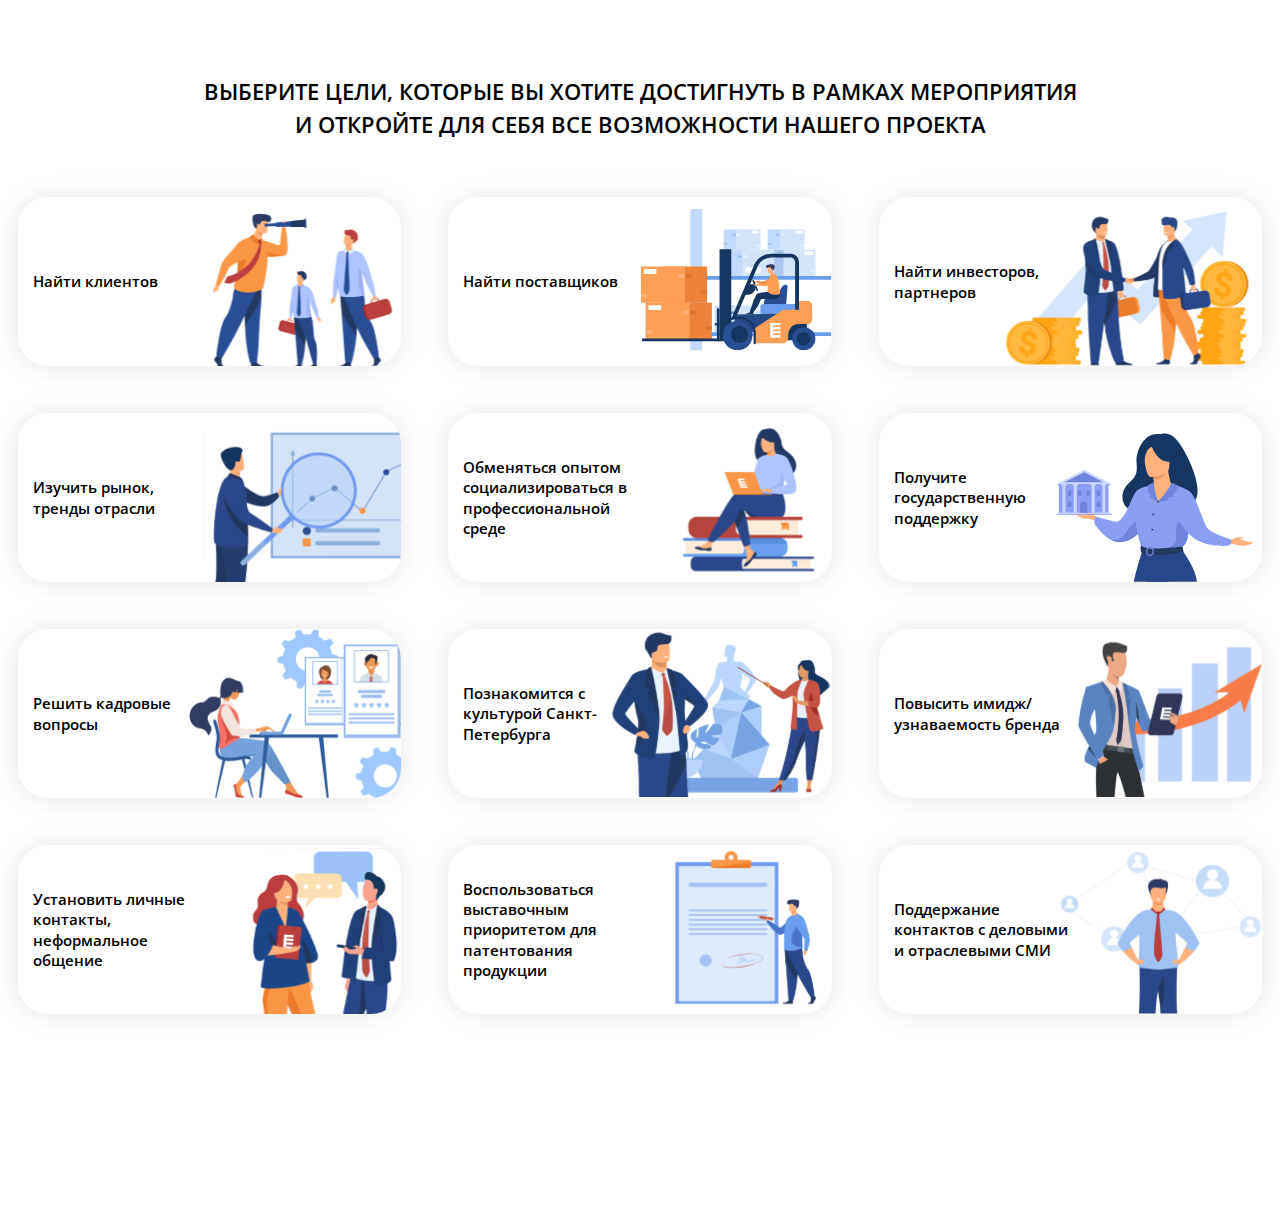
==== commit ce053475: "v1.0" ====
--- a/index.html
+++ b/index.html
@@ -13,6 +13,7 @@
 
 
     <div class="wrapper">
+
         <section class="goals _section-padding _goals-section-start">
             <div class="goals__container _container">
                 <h2 class="goals__title _section-title">
@@ -22,7 +23,7 @@
                 <ul class="goals__list">
                     <li class="goals__item">
     <input type="checkbox" name="goal-1" id="goal-1" class="goals__item--input _goals-input" data-id-slide="goal-slide-1">
-    <label for="goal-1" class="goals__item--label">
+    <label for="goal-1" class="goals__item--label _goals-label">
         <div class="goals__item--body">
             <h3 class="goals__item--title">
                 Найти клиентов
@@ -34,7 +35,7 @@
     </label>
 </li><li class="goals__item">
     <input type="checkbox" name="goal-2" id="goal-2" class="goals__item--input _goals-input" data-id-slide="goal-slide-2">
-    <label for="goal-2" class="goals__item--label">
+    <label for="goal-2" class="goals__item--label _goals-label">
         <div class="goals__item--body">
             <h3 class="goals__item--title">
                 Найти поставщиков
@@ -46,7 +47,7 @@
     </label>
 </li><li class="goals__item">
     <input type="checkbox" name="goal-3" id="goal-3" class="goals__item--input _goals-input" data-id-slide="goal-slide-3">
-    <label for="goal-3" class="goals__item--label">
+    <label for="goal-3" class="goals__item--label _goals-label">
         <div class="goals__item--body">
             <h3 class="goals__item--title">
                 Найти инвесторов, партнеров
@@ -58,7 +59,7 @@
     </label>
 </li><li class="goals__item">
     <input type="checkbox" name="goal-4" id="goal-4" class="goals__item--input _goals-input" data-id-slide="goal-slide-4">
-    <label for="goal-4" class="goals__item--label">
+    <label for="goal-4" class="goals__item--label _goals-label">
         <div class="goals__item--body">
             <h3 class="goals__item--title">
                 Изучить рынок, тренды отрасли
@@ -70,7 +71,7 @@
     </label>
 </li><li class="goals__item">
     <input type="checkbox" name="goal-5" id="goal-5" class="goals__item--input _goals-input" data-id-slide="goal-slide-5">
-    <label for="goal-5" class="goals__item--label">
+    <label for="goal-5" class="goals__item--label _goals-label">
         <div class="goals__item--body">
             <h3 class="goals__item--title">
                 Обменяться опытом социализироваться в профессиональной среде
@@ -82,7 +83,7 @@
     </label>
 </li><li class="goals__item">
     <input type="checkbox" name="goal-6" id="goal-6" class="goals__item--input _goals-input" data-id-slide="goal-slide-6">
-    <label for="goal-6" class="goals__item--label">
+    <label for="goal-6" class="goals__item--label _goals-label">
         <div class="goals__item--body">
             <h3 class="goals__item--title">
                 Получите  государственную поддержку
@@ -94,7 +95,7 @@
     </label>
 </li><li class="goals__item">
     <input type="checkbox" name="goal-7" id="goal-7" class="goals__item--input _goals-input" data-id-slide="goal-slide-7">
-    <label for="goal-7" class="goals__item--label">
+    <label for="goal-7" class="goals__item--label _goals-label">
         <div class="goals__item--body">
             <h3 class="goals__item--title">
                 Решить кадровые вопросы
@@ -106,7 +107,7 @@
     </label>
 </li><li class="goals__item">
     <input type="checkbox" name="goal-8" id="goal-8" class="goals__item--input _goals-input" data-id-slide="goal-slide-8">
-    <label for="goal-8" class="goals__item--label">
+    <label for="goal-8" class="goals__item--label _goals-label">
         <div class="goals__item--body">
             <h3 class="goals__item--title">
                 Познакомится с культурой Санкт-Петербурга
@@ -118,7 +119,7 @@
     </label>
 </li><li class="goals__item">
     <input type="checkbox" name="goal-9" id="goal-9" class="goals__item--input _goals-input" data-id-slide="goal-slide-9">
-    <label for="goal-9" class="goals__item--label">
+    <label for="goal-9" class="goals__item--label _goals-label">
         <div class="goals__item--body">
             <h3 class="goals__item--title">
                 Повысить имидж/ узнаваемость бренда
@@ -130,7 +131,7 @@
     </label>
 </li><li class="goals__item">
     <input type="checkbox" name="goal-10" id="goal-10" class="goals__item--input _goals-input" data-id-slide="goal-slide-10">
-    <label for="goal-10" class="goals__item--label">
+    <label for="goal-10" class="goals__item--label _goals-label">
         <div class="goals__item--body">
             <h3 class="goals__item--title">
                 Установить личные контакты, неформальное общение
@@ -142,7 +143,7 @@
     </label>
 </li><li class="goals__item">
     <input type="checkbox" name="goal-11" id="goal-11" class="goals__item--input _goals-input" data-id-slide="goal-slide-11">
-    <label for="goal-11" class="goals__item--label">
+    <label for="goal-11" class="goals__item--label _goals-label">
         <div class="goals__item--body">
             <h3 class="goals__item--title">
                 Воспользоваться выставочным приоритетом для патентования продукции
@@ -154,7 +155,7 @@
     </label>
 </li><li class="goals__item">
     <input type="checkbox" name="goal-12" id="goal-12" class="goals__item--input _goals-input" data-id-slide="goal-slide-12">
-    <label for="goal-12" class="goals__item--label">
+    <label for="goal-12" class="goals__item--label _goals-label">
         <div class="goals__item--body">
             <h3 class="goals__item--title">
                 Поддержание контактов с деловыми и отраслевыми СМИ
@@ -176,461 +177,7 @@
                 </div>
             </div>
         </section>
-        <section class="services _section-padding _goals-section-result">
-            <div class="services__container _container _large">
-                <h2 class="services__title _section-title">
-                    выберите цели, которые вы хотите достигнуть в рамках мероприятия и откройте для себя все возможности нашего проекта
-                </h2>
-                <article class="services__slider swiper">
-                    <div class="services__slider--nav">
-                        <div class="services__slider--arrow swiper-button-next"></div>
-                        <div class="services__slider--arrow swiper-button-prev"></div>
-                    </div>
-                    <ul class="services__slider--list swiper-wrapper">
-                        <li class="services__slider--card services__card swiper-slide _goals-slide" id="goal-slide-1">
-                            <div class="services__card--body">
-                                <div class="services__card--header">
-                                    <div class="services__card--icon">
-                                        <img src="img/services/icon-1.svg" loading="lazy" width="110" height="110" alt="" class="services__card--img">
-                                    </div>
-                                </div>
-                                <h3 class="services__card--title">
-                                    Участник/ЭКСПОНЕНТ
-                                </h3>
-                                <ul class="services__card--list">
-                                    <li class="services__card--li">
-                                        -Участие со стендом
-                                    </li>
-                                    <li class="services__card--li">
-                                        -Участие в конгрессной программе
-                                    </li>
-                                    <li class="services__card--li">
-                                        -Участие в платных мероприятиях  конгрессной программы
-                                    </li>
-                                    <li class="services__card--li">
-                                        -Маркетенговые активности на мероприятии
-                                    </li>
-                                    <li class="services__card--li">
-                                        -Онлайн-участие
-                                    </li>
-                                    <li class="services__card--li">
-                                        -Совместная рекламная активность, кросс-промо
-                                    </li>
-                                    <li class="services__card--li">
-                                        -Посещение конгрессной программы
-                                    </li>
-                                    <li class="services__card--li">
-                                        *Участие в VIP-обходе
-                                    </li>
-                                    <li class="services__card--li">
-                                        *Участие в презентационной зоне
-                                    </li>
-                                    <li class="services__card--li">
-                                        *Участие в гала-ужине
-                                    </li>
-                                    <li class="services__card--li">
-                                        *Участие в конкурсной программе
-                                    </li>
-                                    <li class="services__card--li">
-                                        *Посещение презентационной зоны
-                                    </li>
-                                </ul>
-                            </div>
-                        </li>
-                        <li class="services__slider--card services__card swiper-slide _goals-slide" id="goal-slide-2">
-                            <div class="services__card--body">
-                                <div class="services__card--header">
-                                    <div class="services__card--icon">
-                                        <img src="img/services/icon-2.svg" loading="lazy" width="110" height="110" alt="" class="services__card--img">
-                                        <div class="services__card--check">
-                                            <i class="fa fa-check services__card--check-icon" aria-hidden="true"></i>
-                                        </div>
-                                    </div>
-                                </div>
-                                <h3 class="services__card--title">
-                                    Партнер/СПОНСОР
-                                </h3>
-                                <ul class="services__card--list">
-                                    <li class="services__card--li">
-                                        -Рекламные возможности проекта и КВЦ
-                                    </li>
-                                    <li class="services__card--li">
-                                        -Приобритение парнерского/спонсорского пакета
-                                    </li>
-                                    <li class="services__card--li">
-                                        -Участние со стендом
-                                    </li>
-                                    <li class="services__card--li">
-                                        -Участие в конгрессной программе
-                                    </li>
-                                    <li class="services__card--li">
-                                        -Участие в платных мероприятиях конгрессной программы
-                                    </li>
-                                    <li class="services__card--li">
-                                        -Маркетенговые активности на мероприятии
-                                    </li>
-                                    <li class="services__card--li">
-                                        -Онлайн-участие
-                                    </li>
-                                    <li class="services__card--li">
-                                        -Совместная рекламная активность, кросс-промо
-                                    </li>
-                                    <li class="services__card--li">
-                                        *Участие в VIP-обходе
-                                    </li>
-                                    <li class="services__card--li">
-                                        *Участие в презентационной зоне
-                                    </li>
-                                    <li class="services__card--li">
-                                        *Участие в конкурсной программе
-                                    </li>
-                                    <li class="services__card--li">
-                                        *Посещение презентационной зоны
-                                    </li>
-                                </ul>
-                            </div>
-                        </li>
-                        <li class="services__slider--card services__card swiper-slide _goals-slide" id="goal-slide-3">
-                            <div class="services__card--body">
-                                <div class="services__card--header">
-                                    <div class="services__card--icon">
-                                        <img src="img/services/icon-3.svg" loading="lazy" width="110" height="110" alt="" class="services__card--img">
-                                    </div>
-                                </div>
-                                <h3 class="services__card--title">
-                                    СО-ОРГАНИЗАТОР
-                                </h3>
-                                <ul class="services__card--list">
-                                    <li class="services__card--li">
-                                        -Интеграция собственного мероприятия в проект
-                                    </li>
-                                    <li class="services__card--li">
-                                        -Участие в конгрессной программе
-                                    </li>
-                                    <li class="services__card--li">
-                                        -Участие в платных мероприятиях конгрессной программы
-                                    </li>
-                                    <li class="services__card--li">
-                                        -Маркетинговые активности на мероприятии
-                                    </li>
-                                    <li class="services__card--li">
-                                        -Рекламные возможности проекта и КВЦ
-                                    </li>
-                                    <li class="services__card--li">
-                                        -Совместная рекламная активность, кросс-промо
-                                    </li>
-                                    <li class="services__card--li">
-                                        -Посещение выставочной экспозиции
-                                    </li>
-                                    <li class="services__card--li">
-                                        -Посещение конгрессной программы
-                                    </li>
-                                    <li class="services__card--li">
-                                        *Посещение презентационной зоны
-                                    </li>
-                                    <li class="services__card--li">
-                                        *Участие в гала-ужине
-                                    </li>
-                                </ul>
-                            </div>
-                        </li>
-                        <li class="services__slider--card services__card swiper-slide _goals-slide" id="goal-slide-4">
-                            <div class="services__card--body">
-                                <div class="services__card--header">
-                                    <div class="services__card--icon">
-                                        <img src="img/services/icon-4.svg" loading="lazy" width="110" height="110" alt="" class="services__card--img">
-                                    </div>
-                                </div>
-                                <h3 class="services__card--title">
-                                    Посетитель
-                                </h3>
-                                <ul class="services__card--list">
-                                    <li class="services__card--li">
-                                        -Посещение конгрессной программы
-                                    </li>
-                                    <li class="services__card--li">
-                                        -Посещение выставочной экспозиции
-                                    </li>
-                                    <li class="services__card--li">
-                                        -Онлайн-участие
-                                    </li>
-                                    <li class="services__card--li">
-                                        *Посещение презентационной зоны
-                                    </li>
-                                </ul>
-                            </div>
-                        </li>
-                        <li class="services__slider--card services__card swiper-slide _goals-slide" id="goal-slide-5">
-                            <div class="services__card--body">
-                                <div class="services__card--header">
-                                    <div class="services__card--icon">
-                                        <img src="img/services/icon-5.svg" loading="lazy" width="110" height="110" alt="" class="services__card--img">
-                                        <div class="services__card--check">
-                                            <i class="fa fa-check services__card--check-icon" aria-hidden="true"></i>
-                                        </div>
-                                    </div>
-                                </div>
-                                <h3 class="services__card--title">
-                                    ДЕЛЕГАТ
-                                </h3>
-                                <ul class="services__card--list">
-                                    <li class="services__card--li">
-                                        -Участие в платных мероприятиях конгрессной программы
-                                    </li>
-                                    <li class="services__card--li">
-                                        -Посещение выставочной экспозиции
-                                    </li>
-                                    <li class="services__card--li">
-                                        -Посещение конгрессной программы
-                                    </li>
-                                    <li class="services__card--li">
-                                        *Участие в гала-ужине
-                                    </li>
-                                    <li class="services__card--li">
-                                        *Посещение презентационной зоны
-                                    </li>
-                                </ul>
-                            </div>
-                        </li>
-                        <li class="services__slider--card services__card swiper-slide _goals-slide" id="goal-slide-6">
-                            <div class="services__card--body">
-                                <div class="services__card--header">
-                                    <div class="services__card--icon">
-                                        <img src="img/services/icon-6.svg" loading="lazy" width="110" height="110" alt="" class="services__card--img">
-                                    </div>
-                                </div>
-                                <h3 class="services__card--title">
-                                    Участник центра деловых контрактов
-                                </h3>
-                                <ul class="services__card--list">
-                                    <li class="services__card--li">
-                                        "Индивидуальные переговоры поставщиков и закупщиков:
-                                    </li>
-                                    <li class="services__card--li">
-                                        • Только профессионалы отрасли
-                                    </li>
-                                    <li class="services__card--li">
-                                        • 93% участников подтверждают полезность мероприятия
-                                    </li>
-                                    <li class="services__card--li">
-                                        • Выгодные контакты
-                                    </li>
-                                    <li class="services__card--li">
-                                        • Живое общение
-                                    </li>
-                                </ul>
-                            </div>
-                        </li>
-                        <li class="services__slider--card services__card swiper-slide _goals-slide" id="goal-slide-7">
-                            <div class="services__card--body">
-                                <div class="services__card--header">
-                                    <div class="services__card--icon">
-                                        <img src="img/services/icon-7.svg" loading="lazy" width="110" height="110" alt="" class="services__card--img">
-                                    </div>
-                                </div>
-                                <h3 class="services__card--title">
-                                    Туристические услуги
-                                </h3>
-                                <ul class="services__card--list">
-                                    <li class="services__card--li">
-                                        Участие в культурно-экскурсионных мероприятиях
-                                    </li>
-                                    <li class="services__card--li">
-                                        Петербург, который Вы никогда не забудете!
-                                    </li>
-                                    <li class="services__card--li">
-                                        • Бронирование отелей
-                                    </li>
-                                    <li class="services__card--li">
-                                        • Авторские экскурсии
-                                    </li>
-                                    <li class="services__card--li">
-                                        • Организация приемов
-                                    </li>
-                                    <li class="services__card--li">
-                                        • Яркие события города
-                                    </li>
-                                    <li class="services__card--li">
-                                        • Участие в бизнес-миссиях
-                                    </li>
-                                </ul>
-                            </div>
-                        </li>
-                        <li class="services__slider--card services__card swiper-slide _goals-slide" id="goal-slide-8">
-                            <div class="services__card--body">
-                                <div class="services__card--header">
-                                    <div class="services__card--icon">
-                                        <img src="img/services/icon-7.svg" loading="lazy" width="110" height="110" alt="" class="services__card--img">
-                                    </div>
-                                </div>
-                                <h3 class="services__card--title">
-                                    Заголовок 1
-                                </h3>
-                                <ul class="services__card--list">
-                                    <li class="services__card--li">
-                                        Пункт 1
-                                    </li>
-                                    <li class="services__card--li">
-                                        Пункт 2
-                                    </li>
-                                    <li class="services__card--li">
-                                        Пункт 3
-                                    </li>
-                                </ul>
-                            </div>
-                        </li>
-                        <li class="services__slider--card services__card swiper-slide _goals-slide" id="goal-slide-9">
-                            <div class="services__card--body">
-                                <div class="services__card--header">
-                                    <div class="services__card--icon">
-                                        <img src="img/services/icon-7.svg" loading="lazy" width="110" height="110" alt="" class="services__card--img">
-                                    </div>
-                                </div>
-                                <h3 class="services__card--title">
-                                    Заголовок 2
-                                </h3>
-                                <ul class="services__card--list">
-                                    <li class="services__card--li">
-                                        Пункт 1
-                                    </li>
-                                    <li class="services__card--li">
-                                        Пункт 2
-                                    </li>
-                                    <li class="services__card--li">
-                                        Пункт 3
-                                    </li>
-                                </ul>
-                            </div>
-                        </li>
-                        <li class="services__slider--card services__card swiper-slide _goals-slide" id="goal-slide-10">
-                            <div class="services__card--body">
-                                <div class="services__card--header">
-                                    <div class="services__card--icon">
-                                        <img src="img/services/icon-7.svg" loading="lazy" width="110" height="110" alt="" class="services__card--img">
-                                    </div>
-                                </div>
-                                <h3 class="services__card--title">
-                                    Заголовок 3
-                                </h3>
-                                <ul class="services__card--list">
-                                    <li class="services__card--li">
-                                        Пункт 1
-                                    </li>
-                                    <li class="services__card--li">
-                                        Пункт 2
-                                    </li>
-                                    <li class="services__card--li">
-                                        Пункт 3
-                                    </li>
-                                </ul>
-                            </div>
-                        </li>
-                        <li class="services__slider--card services__card swiper-slide _goals-slide" id="goal-slide-11">
-                            <div class="services__card--body">
-                                <div class="services__card--header">
-                                    <div class="services__card--icon">
-                                        <img src="img/services/icon-7.svg" loading="lazy" width="110" height="110" alt="" class="services__card--img">
-                                    </div>
-                                </div>
-                                <h3 class="services__card--title">
-                                    Заголовок 4
-                                </h3>
-                                <ul class="services__card--list">
-                                    <li class="services__card--li">
-                                        Пункт 1
-                                    </li>
-                                    <li class="services__card--li">
-                                        Пункт 2
-                                    </li>
-                                    <li class="services__card--li">
-                                        Пункт 3
-                                    </li>
-                                </ul>
-                            </div>
-                        </li>
-                        <li class="services__slider--card services__card swiper-slide _goals-slide" id="goal-slide-12">
-                            <div class="services__card--body">
-                                <div class="services__card--header">
-                                    <div class="services__card--icon">
-                                        <img src="img/services/icon-7.svg" loading="lazy" width="110" height="110" alt="" class="services__card--img">
-                                    </div>
-                                </div>
-                                <h3 class="services__card--title">
-                                    Заголовок 5
-                                </h3>
-                                <ul class="services__card--list">
-                                    <li class="services__card--li">
-                                        Пункт 1
-                                    </li>
-                                    <li class="services__card--li">
-                                        Пункт 2
-                                    </li>
-                                    <li class="services__card--li">
-                                        Пункт 3
-                                    </li>
-                                </ul>
-                            </div>
-                        </li>
-                    </ul>
-                    <div class="services__slider--footer">
-                        <a href="#cost-popup" class="services__slider--btn _btn _open-popup">
-                            узнать СТОИМОСТЬ
-                        </a>
-                    </div>
-                </article>
-            </div>
-        </section>
-        <div class="cost _popup" id="cost-popup" style="display: none; opacity: 0;">
-            <div class="cost__wrapper _popup-wrapper">
-                <div class="cost__bg _popup-bg _popup-close"></div>
-                <div class="cost__body _popup-body">
-                    <button type="button" class="_popup-close-btn _popup-close">✕</button>
-                    <form action="#" class="cost__form">
-                        <div class="cost__form--body">
-                            <label class="cost__form--label">
-                                <input type="text" name="name-company" required placeholder="Название компании*" class="cost__form--input _input">
-                            </label>
-                            <label class="cost__form--label">
-                                <input type="text" name="field-activity" placeholder="Сфера деятельности" class="cost__form--input _input">
-                            </label>
-                            <label class="cost__form--label">
-                                <input type="text" name="name" required placeholder="ФИО*" class="cost__form--input _input">
-                            </label>
-                            <label class="cost__form--label">
-                                <input type="text" name="position" placeholder="Должность" class="cost__form--input _input">
-                            </label>
-                            <!-- <label class="cost__form--label">
-                                <input type="text" name="tel" required placeholder="Телефон*" class="cost__form--input _input">
-                            </label> -->
-                            <label class="cost__form--label _min">
-                                <input type="text" name="e-mail" required placeholder="E-mail*" class="cost__form--input _input">
-                            </label>
-                            <label class="cost__form--label _min">
-                                <input type="text" name="phone" required placeholder="Телефон*" class="cost__form--input _input">
-                            </label>
-                            <label class="cost__form--label">
-                                <textarea name="comment" placeholder="Комментарий..." rows="9" class="cost__form--textarea _textarea"></textarea>
-                            </label>
-                            <div class="cost__form--checkbox _checkbox">
-                                <input type="checkbox" name="cost-news" id="cost-news" class="cost__form--checkbox-input _checkbox-input">
-                                <label for="cost-news" class="cost__form--checkbox-label _checkbox-label">
-                                    Я согласен получать новости
-                                </label>
-                            </div>
-                            <div class="cost__form--checkbox _checkbox">
-                                <input type="checkbox" required name="cost-personal-data" id="cost-personal-data" class="cost__form--checkbox-input _checkbox-input">
-                                <label for="cost-personal-data" class="cost__form--checkbox-label _checkbox-label _td-underline">
-                                    Я согласен на обработку моих персональных данных*
-                                </label>
-                            </div>
-                            <button class="cost__form--submit _btn">
-                                УЗНАТЬ СТОИМОСТЬ
-                            </button>
-                        </div>
-                    </form>
-                </div>
-            </div>
-        </div>
+
     </div>
 
     
--- a/css/style.min.css
+++ b/css/style.min.css
@@ -1 +1 @@
-*,:after,:before,legend{-webkit-box-sizing:border-box}body,html{-webkit-text-size-adjust:100%}.swiper-cube,.swiper-flip,button,hr,input{overflow:visible}progress,sub,sup{vertical-align:baseline}.swiper,ul li{list-style:none}*{padding:0;margin:0;border:0}*,:after,:before{box-sizing:border-box}:active,:focus,a:active,a:focus{outline:0}input::-webkit-inner-spin-button,input::-webkit-outer-spin-button{-webkit-appearance:none;margin:0}input[type=number]{-moz-appearance:textfield}aside,details,footer,header,main,nav{display:block}body,html{height:100%;width:100%;line-height:1;-ms-text-size-adjust:100%;-moz-text-size-adjust:100%}button,input,textarea{font-family:inherit}input::-ms-clear{display:none}button{cursor:pointer}button::-moz-focus-inner{padding:0;border:0}a,a:hover,a:visited{text-decoration:none}h1,h2,h3,h4,h5,h6{font-size:inherit;font-weight:400}/*! normalize.css v8.0.1 | MIT License | github.com/necolas/normalize.css */html{line-height:1.15}body{margin:0}h1{font-size:2em;margin:.67em 0}hr{-webkit-box-sizing:content-box;box-sizing:content-box;height:0}code,kbd,pre,samp{font-family:monospace,monospace;font-size:1em}a{background-color:rgba(0,0,0,0)}abbr[title]{border-bottom:none;-webkit-text-decoration:underline dotted;text-decoration:underline dotted}b,strong{font-weight:bolder}small{font-size:80%}sub,sup{font-size:75%;line-height:0;position:relative}sub{bottom:-.25em}sup{top:-.5em}img{vertical-align:top;border-style:none}button,input,optgroup,select,textarea{font-family:inherit;font-size:100%;line-height:1.15;margin:0}button,select{text-transform:none}[type=button],[type=reset],[type=submit],button{-webkit-appearance:button}[type=button]::-moz-focus-inner,[type=reset]::-moz-focus-inner,[type=submit]::-moz-focus-inner,button::-moz-focus-inner{border-style:none;padding:0}[type=button]:-moz-focusring,[type=reset]:-moz-focusring,[type=submit]:-moz-focusring,button:-moz-focusring{outline:ButtonText dotted 1px}fieldset{padding:.35em .75em .625em}legend{box-sizing:border-box;color:inherit;display:table;max-width:100%;padding:0;white-space:normal}textarea{overflow:auto}[type=checkbox],[type=radio]{-webkit-box-sizing:border-box;box-sizing:border-box;padding:0}[type=number]::-webkit-inner-spin-button,[type=number]::-webkit-outer-spin-button{height:auto}.swiper-slide,.swiper-wrapper{height:100%;position:relative;width:100%}[type=search]{-webkit-appearance:textfield;outline-offset:-2px}[type=search]::-webkit-search-decoration{-webkit-appearance:none}::-webkit-file-upload-button{-webkit-appearance:button;font:inherit}summary{display:list-item}[hidden],template{display:none}@font-face{font-family:swiper-icons;src:url("data:application/font-woff;charset=utf-8;base64, [base64]//wADZ2x5ZgAAAywAAADMAAAD2MHtryVoZWFkAAABbAAAADAAAAA2E2+eoWhoZWEAAAGcAAAAHwAAACQC9gDzaG10eAAAAigAAAAZAAAArgJkABFsb2NhAAAC0AAAAFoAAABaFQAUGG1heHAAAAG8AAAAHwAAACAAcABAbmFtZQAAA/gAAAE5AAACXvFdBwlwb3N0AAAFNAAAAGIAAACE5s74hXjaY2BkYGAAYpf5Hu/j+W2+MnAzMYDAzaX6QjD6/4//Bxj5GA8AuRwMYGkAPywL13jaY2BkYGA88P8Agx4j+/8fQDYfA1AEBWgDAIB2BOoAeNpjYGRgYNBh4GdgYgABEMnIABJzYNADCQAACWgAsQB42mNgYfzCOIGBlYGB0YcxjYGBwR1Kf2WQZGhhYGBiYGVmgAFGBiQQkOaawtDAoMBQxXjg/wEGPcYDDA4wNUA2CCgwsAAAO4EL6gAAeNpj2M0gyAACqxgGNWBkZ2D4/wMA+xkDdgAAAHjaY2BgYGaAYBkGRgYQiAHyGMF8FgYHIM3DwMHABGQrMOgyWDLEM1T9/w8UBfEMgLzE////P/5//f/V/xv+r4eaAAeMbAxwIUYmIMHEgKYAYjUcsDAwsLKxc3BycfPw8jEQA/[base64]/uznmfPFBNODM2K7MTQ45YEAZqGP81AmGGcF3iPqOop0r1SPTaTbVkfUe4HXj97wYE+yNwWYxwWu4v1ugWHgo3S1XdZEVqWM7ET0cfnLGxWfkgR42o2PvWrDMBSFj/IHLaF0zKjRgdiVMwScNRAoWUoH78Y2icB/yIY09An6AH2Bdu/UB+yxopYshQiEvnvu0dURgDt8QeC8PDw7Fpji3fEA4z/PEJ6YOB5hKh4dj3EvXhxPqH/SKUY3rJ7srZ4FZnh1PMAtPhwP6fl2PMJMPDgeQ4rY8YT6Gzao0eAEA409DuggmTnFnOcSCiEiLMgxCiTI6Cq5DZUd3Qmp10vO0LaLTd2cjN4fOumlc7lUYbSQcZFkutRG7g6JKZKy0RmdLY680CDnEJ+UMkpFFe1RN7nxdVpXrC4aTtnaurOnYercZg2YVmLN/d/gczfEimrE/fs/bOuq29Zmn8tloORaXgZgGa78yO9/cnXm2BpaGvq25Dv9S4E9+5SIc9PqupJKhYFSSl47+Qcr1mYNAAAAeNptw0cKwkAAAMDZJA8Q7OUJvkLsPfZ6zFVERPy8qHh2YER+3i/BP83vIBLLySsoKimrqKqpa2hp6+jq6RsYGhmbmJqZSy0sraxtbO3sHRydnEMU4uR6yx7JJXveP7WrDycAAAAAAAH//wACeNpjYGRgYOABYhkgZgJCZgZNBkYGLQZtIJsFLMYAAAw3ALgAeNolizEKgDAQBCchRbC2sFER0YD6qVQiBCv/H9ezGI6Z5XBAw8CBK/m5iQQVauVbXLnOrMZv2oLdKFa8Pjuru2hJzGabmOSLzNMzvutpB3N42mNgZGBg4GKQYzBhYMxJLMlj4GBgAYow/P/PAJJhLM6sSoWKfWCAAwDAjgbRAAB42mNgYGBkAIIbCZo5IPrmUn0hGA0AO8EFTQAA");font-weight:400;font-style:normal}:root{--swiper-theme-color:#007aff;--swiper-navigation-size:44px;--title-font:"OpenSans";--main-font:"OpenSans";--accent:#4C3288;--accent-2:#0091FF;--accent-gradient:linear-gradient(101.5deg, #7DBE43 3.02%, #78D2DA 44.22%, #0073BA 60.1%, #E32291 98.32%);--white:#FFF;--black:#000;--dark-blue:#304BA2;--gray:#DBDBDB;--dark-gray:#979797;--green:#7AC347;--container-padding:15px;--br:48px;--br-2:30px;--shadow:0px 0px 26.7123px rgba(0, 0, 0, 0.1)}.swiper{margin-left:auto;margin-right:auto;position:relative;overflow:hidden;padding:0;z-index:1}.swiper-vertical>.swiper-wrapper{-webkit-box-orient:vertical;-webkit-box-direction:normal;-ms-flex-direction:column;flex-direction:column}.swiper-wrapper{z-index:1;display:-webkit-box;display:-ms-flexbox;display:flex;-webkit-transition-property:-webkit-transform;transition-property:-webkit-transform;transition-property:transform;transition-property:transform,-webkit-transform;-webkit-box-sizing:content-box;box-sizing:content-box}.swiper-android .swiper-slide,.swiper-wrapper{-webkit-transform:translate3d(0,0,0);transform:translate3d(0,0,0)}.swiper-pointer-events{-ms-touch-action:pan-y;touch-action:pan-y}.swiper-pointer-events.swiper-vertical{-ms-touch-action:pan-x;touch-action:pan-x}.swiper-slide{-ms-flex-negative:0;flex-shrink:0;-webkit-transition-property:-webkit-transform;transition-property:-webkit-transform;transition-property:transform;transition-property:transform,-webkit-transform}.swiper-slide-invisible-blank{visibility:hidden}.swiper-autoheight,.swiper-autoheight .swiper-slide{height:auto}.swiper-autoheight .swiper-wrapper{-webkit-box-align:start;-ms-flex-align:start;align-items:flex-start;-webkit-transition-property:height,-webkit-transform;transition-property:height,-webkit-transform;transition-property:transform,height;transition-property:transform,height,-webkit-transform}.swiper-backface-hidden .swiper-slide{-webkit-transform:translateZ(0);transform:translateZ(0);-webkit-backface-visibility:hidden;backface-visibility:hidden}.swiper-3d,.swiper-3d.swiper-css-mode .swiper-wrapper{-webkit-perspective:1200px;perspective:1200px}.swiper-3d .swiper-cube-shadow,.swiper-3d .swiper-slide,.swiper-3d .swiper-slide-shadow,.swiper-3d .swiper-slide-shadow-bottom,.swiper-3d .swiper-slide-shadow-left,.swiper-3d .swiper-slide-shadow-right,.swiper-3d .swiper-slide-shadow-top,.swiper-3d .swiper-wrapper{-webkit-transform-style:preserve-3d;transform-style:preserve-3d}.swiper-3d .swiper-slide-shadow,.swiper-3d .swiper-slide-shadow-bottom,.swiper-3d .swiper-slide-shadow-left,.swiper-3d .swiper-slide-shadow-right,.swiper-3d .swiper-slide-shadow-top{position:absolute;left:0;top:0;width:100%;height:100%;pointer-events:none;z-index:10}.swiper-3d .swiper-slide-shadow{background:rgba(0,0,0,.15)}.swiper-3d .swiper-slide-shadow-left{background-image:-webkit-gradient(linear,right top,left top,from(rgba(0,0,0,.5)),to(rgba(0,0,0,0)));background-image:linear-gradient(to left,rgba(0,0,0,.5),rgba(0,0,0,0))}.swiper-3d .swiper-slide-shadow-right{background-image:-webkit-gradient(linear,left top,right top,from(rgba(0,0,0,.5)),to(rgba(0,0,0,0)));background-image:linear-gradient(to right,rgba(0,0,0,.5),rgba(0,0,0,0))}.swiper-3d .swiper-slide-shadow-top{background-image:-webkit-gradient(linear,left bottom,left top,from(rgba(0,0,0,.5)),to(rgba(0,0,0,0)));background-image:linear-gradient(to top,rgba(0,0,0,.5),rgba(0,0,0,0))}.swiper-3d .swiper-slide-shadow-bottom{background-image:-webkit-gradient(linear,left top,left bottom,from(rgba(0,0,0,.5)),to(rgba(0,0,0,0)));background-image:linear-gradient(to bottom,rgba(0,0,0,.5),rgba(0,0,0,0))}.swiper-css-mode>.swiper-wrapper{overflow:auto;scrollbar-width:none;-ms-overflow-style:none}.swiper-css-mode>.swiper-wrapper::-webkit-scrollbar{display:none}.swiper-css-mode>.swiper-wrapper>.swiper-slide{scroll-snap-align:start start}.swiper-horizontal.swiper-css-mode>.swiper-wrapper{-ms-scroll-snap-type:x mandatory;scroll-snap-type:x mandatory}.swiper-vertical.swiper-css-mode>.swiper-wrapper{-ms-scroll-snap-type:y mandatory;scroll-snap-type:y mandatory}.swiper-centered>.swiper-wrapper::before{content:"";-ms-flex-negative:0;flex-shrink:0;-webkit-box-ordinal-group:10000;-ms-flex-order:9999;order:9999}._popup,.services__slider--arrow{-webkit-box-align:center;z-index:100}.swiper-centered.swiper-horizontal>.swiper-wrapper>.swiper-slide:first-child{-webkit-margin-start:var(--swiper-centered-offset-before);margin-inline-start:var(--swiper-centered-offset-before)}.swiper-centered.swiper-horizontal>.swiper-wrapper::before{height:100%;min-height:1px;width:var(--swiper-centered-offset-after)}.swiper-centered.swiper-vertical>.swiper-wrapper>.swiper-slide:first-child{-webkit-margin-before:var(--swiper-centered-offset-before);margin-block-start:var(--swiper-centered-offset-before)}.swiper-centered.swiper-vertical>.swiper-wrapper::before{width:100%;min-width:1px;height:var(--swiper-centered-offset-after)}.swiper-centered>.swiper-wrapper>.swiper-slide{scroll-snap-align:center center}.swiper-virtual .swiper-slide{-webkit-backface-visibility:hidden;-webkit-transform:translateZ(0);transform:translateZ(0)}.swiper-virtual.swiper-css-mode .swiper-wrapper::after{content:"";position:absolute;left:0;top:0;pointer-events:none}.swiper-virtual.swiper-css-mode.swiper-horizontal .swiper-wrapper::after{height:1px;width:var(--swiper-virtual-size)}.swiper-virtual.swiper-css-mode.swiper-vertical .swiper-wrapper::after{width:1px;height:var(--swiper-virtual-size)}.swiper-button-next,.swiper-button-prev{position:absolute;top:50%;width:calc(var(--swiper-navigation-size)/ 44*27);height:var(--swiper-navigation-size);margin-top:calc(0px - var(--swiper-navigation-size)/ 2);z-index:10;cursor:pointer;display:-webkit-box;display:-ms-flexbox;display:flex;-webkit-box-align:center;-ms-flex-align:center;align-items:center;-webkit-box-pack:center;-ms-flex-pack:center;justify-content:center;color:var(--swiper-navigation-color,var(--swiper-theme-color))}.swiper-button-next.swiper-button-disabled,.swiper-button-prev.swiper-button-disabled{opacity:.35;cursor:auto;pointer-events:none}.swiper-button-next:after,.swiper-button-prev:after{font-family:swiper-icons;font-size:var(--swiper-navigation-size);text-transform:none!important;letter-spacing:0;font-variant:initial;line-height:1}.swiper-button-prev,.swiper-rtl .swiper-button-next{left:10px;right:auto}.swiper-button-prev:after,.swiper-rtl .swiper-button-next:after{content:"prev"}.swiper-button-next,.swiper-rtl .swiper-button-prev{right:10px;left:auto}.swiper-button-next:after,.swiper-rtl .swiper-button-prev:after{content:"next"}.swiper-button-lock{display:none}.swiper-pagination{position:absolute;text-align:center;-webkit-transition:.3s opacity;transition:.3s opacity;-webkit-transform:translate3d(0,0,0);transform:translate3d(0,0,0);z-index:10}.swiper-pagination.swiper-pagination-hidden{opacity:0}.swiper-horizontal>.swiper-pagination-bullets,.swiper-pagination-bullets.swiper-pagination-horizontal,.swiper-pagination-custom,.swiper-pagination-fraction{bottom:10px;left:0;width:100%}.swiper-pagination-bullets-dynamic{overflow:hidden;font-size:0}.swiper-pagination-bullets-dynamic .swiper-pagination-bullet{-webkit-transform:scale(.33);transform:scale(.33);position:relative}.swiper-pagination-bullets-dynamic .swiper-pagination-bullet-active,.swiper-pagination-bullets-dynamic .swiper-pagination-bullet-active-main{-webkit-transform:scale(1);transform:scale(1)}.swiper-pagination-bullets-dynamic .swiper-pagination-bullet-active-prev{-webkit-transform:scale(.66);transform:scale(.66)}.swiper-pagination-bullets-dynamic .swiper-pagination-bullet-active-prev-prev{-webkit-transform:scale(.33);transform:scale(.33)}.swiper-pagination-bullets-dynamic .swiper-pagination-bullet-active-next{-webkit-transform:scale(.66);transform:scale(.66)}.swiper-pagination-bullets-dynamic .swiper-pagination-bullet-active-next-next{-webkit-transform:scale(.33);transform:scale(.33)}.swiper-pagination-bullet{width:var(--swiper-pagination-bullet-width,var(--swiper-pagination-bullet-size,8px));height:var(--swiper-pagination-bullet-height,var(--swiper-pagination-bullet-size,8px));display:inline-block;border-radius:50%;background:var(--swiper-pagination-bullet-inactive-color,#000);opacity:var(--swiper-pagination-bullet-inactive-opacity,.2)}button.swiper-pagination-bullet{border:none;margin:0;padding:0;-webkit-box-shadow:none;box-shadow:none;-webkit-appearance:none;-moz-appearance:none;appearance:none}.swiper-pagination-clickable .swiper-pagination-bullet{cursor:pointer}.swiper-scrollbar-cursor-drag,.swiper-slide-zoomed{cursor:move}.swiper-pagination-bullet:only-child{display:none!important}.swiper-pagination-bullet-active{opacity:var(--swiper-pagination-bullet-opacity,1);background:var(--swiper-pagination-color,var(--swiper-theme-color))}.swiper-pagination-vertical.swiper-pagination-bullets,.swiper-vertical>.swiper-pagination-bullets{right:10px;top:50%;-webkit-transform:translate3d(0,-50%,0);transform:translate3d(0,-50%,0)}.swiper-pagination-vertical.swiper-pagination-bullets .swiper-pagination-bullet,.swiper-vertical>.swiper-pagination-bullets .swiper-pagination-bullet{margin:var(--swiper-pagination-bullet-vertical-gap,6px) 0;display:block}.swiper-pagination-vertical.swiper-pagination-bullets.swiper-pagination-bullets-dynamic,.swiper-vertical>.swiper-pagination-bullets.swiper-pagination-bullets-dynamic{top:50%;-webkit-transform:translateY(-50%);transform:translateY(-50%);width:8px}.swiper-pagination-vertical.swiper-pagination-bullets.swiper-pagination-bullets-dynamic .swiper-pagination-bullet,.swiper-vertical>.swiper-pagination-bullets.swiper-pagination-bullets-dynamic .swiper-pagination-bullet{display:inline-block;-webkit-transition:.2s transform,.2s top;transition:.2s transform,.2s top}.swiper-pagination-lock,.swiper-scrollbar-lock{display:none}.swiper-horizontal>.swiper-pagination-bullets .swiper-pagination-bullet,.swiper-pagination-horizontal.swiper-pagination-bullets .swiper-pagination-bullet{margin:0 var(--swiper-pagination-bullet-horizontal-gap,4px)}.swiper-horizontal>.swiper-pagination-bullets.swiper-pagination-bullets-dynamic,.swiper-pagination-horizontal.swiper-pagination-bullets.swiper-pagination-bullets-dynamic{left:50%;-webkit-transform:translateX(-50%);transform:translateX(-50%);white-space:nowrap}.swiper-horizontal>.swiper-pagination-bullets.swiper-pagination-bullets-dynamic .swiper-pagination-bullet,.swiper-pagination-horizontal.swiper-pagination-bullets.swiper-pagination-bullets-dynamic .swiper-pagination-bullet{-webkit-transition:.2s transform,.2s left;transition:.2s transform,.2s left}.swiper-horizontal.swiper-rtl>.swiper-pagination-bullets-dynamic .swiper-pagination-bullet{-webkit-transition:.2s transform,.2s right;transition:.2s transform,.2s right}.swiper-pagination-progressbar{background:rgba(0,0,0,.25);position:absolute}.swiper-pagination-progressbar .swiper-pagination-progressbar-fill{background:var(--swiper-pagination-color,var(--swiper-theme-color));position:absolute;left:0;top:0;width:100%;height:100%;-webkit-transform:scale(0);transform:scale(0);-webkit-transform-origin:left top;transform-origin:left top}.swiper-rtl .swiper-pagination-progressbar .swiper-pagination-progressbar-fill{-webkit-transform-origin:right top;transform-origin:right top}.swiper-horizontal>.swiper-pagination-progressbar,.swiper-pagination-progressbar.swiper-pagination-horizontal,.swiper-pagination-progressbar.swiper-pagination-vertical.swiper-pagination-progressbar-opposite,.swiper-vertical>.swiper-pagination-progressbar.swiper-pagination-progressbar-opposite{width:100%;height:4px;left:0;top:0}.swiper-horizontal>.swiper-pagination-progressbar.swiper-pagination-progressbar-opposite,.swiper-pagination-progressbar.swiper-pagination-horizontal.swiper-pagination-progressbar-opposite,.swiper-pagination-progressbar.swiper-pagination-vertical,.swiper-vertical>.swiper-pagination-progressbar{width:4px;height:100%;left:0;top:0}.swiper-scrollbar{border-radius:10px;position:relative;-ms-touch-action:none;background:rgba(0,0,0,.1)}.swiper-horizontal>.swiper-scrollbar{position:absolute;left:1%;bottom:3px;z-index:50;height:5px;width:98%}.swiper-vertical>.swiper-scrollbar{position:absolute;right:3px;top:1%;z-index:50;width:5px;height:98%}.swiper-scrollbar-drag{height:100%;width:100%;position:relative;background:rgba(0,0,0,.5);border-radius:10px;left:0;top:0}._popup,.swiper-zoom-container{display:-webkit-box;display:-ms-flexbox}.swiper-zoom-container{width:100%;height:100%;display:flex;-webkit-box-pack:center;-ms-flex-pack:center;justify-content:center;-webkit-box-align:center;-ms-flex-align:center;align-items:center;text-align:center}.swiper-zoom-container>canvas,.swiper-zoom-container>img,.swiper-zoom-container>svg{max-width:100%;max-height:100%;-o-object-fit:contain;object-fit:contain}.swiper-lazy-preloader{width:42px;height:42px;position:absolute;left:50%;top:50%;margin-left:-21px;margin-top:-21px;z-index:10;-webkit-transform-origin:50%;transform-origin:50%;-webkit-box-sizing:border-box;box-sizing:border-box;border:4px solid;border-radius:50%;border-top-color:transparent}.swiper-slide-visible .swiper-lazy-preloader{-webkit-animation:swiper-preloader-spin 1s infinite linear;animation:swiper-preloader-spin 1s infinite linear}.swiper-lazy-preloader-white{--swiper-preloader-color:#fff}.swiper-lazy-preloader-black{--swiper-preloader-color:#000}@-webkit-keyframes swiper-preloader-spin{100%{-webkit-transform:rotate(360deg);transform:rotate(360deg)}}@keyframes swiper-preloader-spin{100%{-webkit-transform:rotate(360deg);transform:rotate(360deg)}}.swiper .swiper-notification{position:absolute;left:0;top:0;pointer-events:none;opacity:0;z-index:-1000}.swiper-free-mode>.swiper-wrapper{-webkit-transition-timing-function:ease-out;transition-timing-function:ease-out;margin:0 auto}.swiper-grid>.swiper-wrapper{-ms-flex-wrap:wrap;flex-wrap:wrap}.swiper-grid-column>.swiper-wrapper{-ms-flex-wrap:wrap;flex-wrap:wrap;-webkit-box-orient:vertical;-webkit-box-direction:normal;-ms-flex-direction:column;flex-direction:column}.swiper-fade.swiper-free-mode .swiper-slide{-webkit-transition-timing-function:ease-out;transition-timing-function:ease-out}.swiper-fade .swiper-slide{pointer-events:none;-webkit-transition-property:opacity;transition-property:opacity}.swiper-fade .swiper-slide .swiper-slide{pointer-events:none}.swiper-fade .swiper-slide-active,.swiper-fade .swiper-slide-active .swiper-slide-active{pointer-events:auto}.swiper-cube .swiper-slide{pointer-events:none;-webkit-backface-visibility:hidden;backface-visibility:hidden;z-index:1;visibility:hidden;-webkit-transform-origin:0 0;transform-origin:0 0;width:100%;height:100%}.swiper-cube .swiper-slide .swiper-slide{pointer-events:none}.swiper-cube.swiper-rtl .swiper-slide{-webkit-transform-origin:100% 0;transform-origin:100% 0}.swiper-cube .swiper-slide-active,.swiper-cube .swiper-slide-active .swiper-slide-active{pointer-events:auto}.swiper-cube .swiper-slide-active,.swiper-cube .swiper-slide-next,.swiper-cube .swiper-slide-next+.swiper-slide,.swiper-cube .swiper-slide-prev{pointer-events:auto;visibility:visible}.swiper-cube .swiper-slide-shadow-bottom,.swiper-cube .swiper-slide-shadow-left,.swiper-cube .swiper-slide-shadow-right,.swiper-cube .swiper-slide-shadow-top{z-index:0;-webkit-backface-visibility:hidden;backface-visibility:hidden}.swiper-cube .swiper-cube-shadow{position:absolute;left:0;bottom:0;width:100%;height:100%;opacity:.6;z-index:0}.swiper-cube .swiper-cube-shadow:before{content:"";background:#000;position:absolute;left:0;top:0;bottom:0;right:0;-webkit-filter:blur(50px);filter:blur(50px)}.swiper-flip .swiper-slide{pointer-events:none;-webkit-backface-visibility:hidden;backface-visibility:hidden;z-index:1}.swiper-flip .swiper-slide .swiper-slide{pointer-events:none}.swiper-flip .swiper-slide-active,.swiper-flip .swiper-slide-active .swiper-slide-active{pointer-events:auto}.swiper-flip .swiper-slide-shadow-bottom,.swiper-flip .swiper-slide-shadow-left,.swiper-flip .swiper-slide-shadow-right,.swiper-flip .swiper-slide-shadow-top{z-index:0;-webkit-backface-visibility:hidden;backface-visibility:hidden}.swiper-creative .swiper-slide{-webkit-backface-visibility:hidden;backface-visibility:hidden;overflow:hidden;-webkit-transition-property:opacity,height,-webkit-transform;transition-property:opacity,height,-webkit-transform;transition-property:transform,opacity,height;transition-property:transform,opacity,height,-webkit-transform}.swiper-cards{overflow:visible}.swiper-cards .swiper-slide{-webkit-transform-origin:center bottom;transform-origin:center bottom;-webkit-backface-visibility:hidden;backface-visibility:hidden;overflow:hidden}@font-face{font-weight:300;font-family:OpenSans;font-display:swap;font-style:normal;src:url(OpenSans-Light.woff) format("woff"),url(OpenSans-Light.woff) format("woff2")}@font-face{font-weight:400;font-family:OpenSans;font-display:swap;font-style:normal;src:url(OpenSans-Regular.woff) format("woff"),url(OpenSans-Regular.woff) format("woff2")}@font-face{font-weight:600;font-family:OpenSans;font-display:swap;font-style:normal;src:url(OpenSans-SemiBold.woff) format("woff"),url(OpenSans-SemiBold.woff) format("woff2")}body,html{font-size:16px;min-height:100%}body{font-family:var(--main-font);font-weight:400;line-height:150%;padding-right:var(--popup-padding)}.wrapper,body._active,body._popup-active{overflow:hidden}._container{padding:0 var(--container-padding);margin:0 auto;max-width:1310px}._container._min{max-width:630px}._container._large{max-width:1379px}._section-padding{padding:75px 0}._section-padding._min{padding:50px 0}._btn{display:inline-block;text-align:center;padding:18px 15px;font-size:.875rem;font-weight:600;line-height:125%;text-transform:uppercase;background:var(--accent-gradient);color:var(--white);border-radius:var(--br)}._main-title,._title{font-family:var(--title-font);font-weight:700}._main-title{line-height:115%;font-size:1.875rem}._title{font-size:1.125rem}._section-title,.services__card--title{font-weight:600;text-align:center;text-transform:uppercase}._section-title{max-width:890px;margin:0 auto;font-size:1.125rem;line-height:150%}._txt-center{text-align:center}._td-underline{text-decoration:underline}._popup{position:fixed;left:0;top:0;width:100%;height:100%;display:flex;-ms-flex-align:center;align-items:center;padding:10px}._checkbox-label,._popup-wrapper{display:-webkit-box;display:-ms-flexbox}._popup-wrapper{display:flex;-webkit-box-orient:vertical;-webkit-box-direction:normal;-ms-flex-direction:column;flex-direction:column;-webkit-box-pack:center;-ms-flex-pack:center;justify-content:center;min-height:100%;z-index:2}._popup-bg{position:absolute;left:0;top:0;width:100%;height:100%;background-color:#000;opacity:.7}._popup-body{margin:auto;position:relative;background-color:#fff;overflow-y:auto;max-height:calc(100vh - 30px);width:100%;padding:15px;border-radius:14px;z-index:2}._popup-close-btn{position:absolute;right:15px;top:10px;line-height:100%;width:40px;height:47px;font-size:32px;color:var(--black);background-color:rgba(0,0,0,0);-webkit-transition:color .2s ease-in-out;transition:color .2s ease-in-out}._popup-close-btn:hover{color:var(--accent-2)}._input,._textarea{padding:15px 20px;border-radius:16px;border:1px solid var(--gray);line-height:150%}._input::-webkit-input-placeholder,._textarea::-webkit-input-placeholder{color:var(--black);-webkit-transition:opacity .2s ease-in-out;transition:opacity .2s ease-in-out}._input::-moz-placeholder,._textarea::-moz-placeholder{color:var(--black);-moz-transition:opacity .2s ease-in-out;transition:opacity .2s ease-in-out}._input:-ms-input-placeholder,._textarea:-ms-input-placeholder{color:var(--black);-ms-transition:opacity .2s ease-in-out;transition:opacity .2s ease-in-out}._input::-ms-input-placeholder,._textarea::-ms-input-placeholder{color:var(--black);-ms-transition:opacity .2s ease-in-out;transition:opacity .2s ease-in-out}._input::placeholder,._textarea::placeholder{color:var(--black);-webkit-transition:opacity .2s ease-in-out;transition:opacity .2s ease-in-out}._input:focus::-webkit-input-placeholder,._textarea:focus::-webkit-input-placeholder{opacity:0}._input:focus::-moz-placeholder,._textarea:focus::-moz-placeholder{opacity:0}._input:focus:-ms-input-placeholder,._textarea:focus:-ms-input-placeholder{opacity:0}._input:focus::-ms-input-placeholder,._textarea:focus::-ms-input-placeholder{opacity:0}._input:focus::placeholder,._textarea:focus::placeholder{opacity:0}._textarea{resize:none}._checkbox{position:relative}._checkbox-input{position:absolute;left:50%;top:50%;-webkit-transform:translate(-50%,-50%);transform:translate(-50%,-50%);opacity:0;visibility:hidden}._checkbox-input:checked+._checkbox-label::after{opacity:1}._checkbox-label{cursor:pointer;position:relative;display:flex;padding-left:30px}._checkbox-label::after,._checkbox-label::before{position:absolute;left:0;width:20px;height:20px;top:50%;content:""}._checkbox-label::before{-webkit-transform:translate(0,-50%);transform:translate(0,-50%);border-radius:50%;border:1px solid var(--gray)}._checkbox-label::after{-webkit-transform:translate(0,-50%);transform:translate(0,-50%);background:url("data:image/svg+xml,%3Csvg xmlns='http://www.w3.org/2000/svg' viewBox='0 0 32 32'%3E%3Cg%3E%3Ccircle fill='%239E9E9E' cx='15.5' cy='16.5' r='7.5'/%3E%3C/g%3E%3C/svg%3E") center center/contain no-repeat;-webkit-transition:opacity .2s ease-in-out;transition:opacity .2s ease-in-out;opacity:0}.cost__wrapper{margin:0 auto;max-width:700px}.cost__body{background-color:var(--white);border-radius:var(--br)!important;-webkit-box-shadow:var(--shadow);box-shadow:var(--shadow)}.goals__item--body,.services__card--body{min-height:100%;-webkit-box-shadow:var(--shadow)}.cost__form--body{padding:40px 15px;font-size:.875rem;display:-ms-grid;display:grid;-ms-grid-columns:1fr 1fr;grid-template-columns:1fr 1fr;gap:15px}.cost__form--label,.cost__form--label._min{-ms-grid-column:1;-ms-grid-column-span:2;grid-column:1/3}.cost__form--input,.cost__form--textarea{width:100%}.cost__form--checkbox{-ms-grid-column:1;-ms-grid-column-span:2;grid-column:1/3}.cost__form--checkbox-label{padding-top:3px;padding-bottom:3px}.cost__form--submit{width:100%;-ms-grid-column:1;-ms-grid-column-span:2;grid-column:1/3;margin-top:15px}.services__slider{padding:100px 30px 0;margin:0 -15px}.services__slider:hover .services__slider--arrow{opacity:.3}.services__slider:hover .services__slider--arrow.swiper-button-disabled{opacity:0}.services__slider:hover .services__slider--arrow:hover{opacity:1}.services__slider--list{margin-top:50px}.services__slider--nav{display:none}.services__slider--arrow{width:50px;height:50px;top:calc(50% + 50px);border-radius:50%;display:-webkit-inline-box;display:-ms-inline-flexbox;display:inline-flex;-ms-flex-align:center;align-items:center;-webkit-box-pack:center;-ms-flex-pack:center;justify-content:center;background-color:var(--accent-2);opacity:0;-webkit-transition:opacity .2s ease-in-out;transition:opacity .2s ease-in-out}.services__slider--arrow.swiper-button-next{right:15px}.services__slider--arrow.swiper-button-prev{left:15px}.services__slider--arrow.swiper-button-disabled{opacity:0}.services__slider--arrow:hover{opacity:1}.services__slider--arrow::after{color:var(--white);font-size:20px}.services__slider--footer{margin-top:30px;display:-webkit-box;display:-ms-flexbox;display:flex;-webkit-box-pack:center;-ms-flex-pack:center;justify-content:center}.services__slider--btn{max-width:364px;width:100%;text-align:center}.services__card{height:auto;display:none}.services__card._visible{display:-webkit-box;display:-ms-flexbox;display:flex;-webkit-box-pack:center;-ms-flex-pack:center;justify-content:center}.services__card--body{background-color:var(--white);box-shadow:var(--shadow);border-radius:var(--br-2);padding:0 35px 30px;width:100%;max-width:100%;display:-webkit-box;display:-ms-flexbox;display:flex;-webkit-box-orient:vertical;-webkit-box-direction:normal;-ms-flex-direction:column;flex-direction:column;-webkit-box-align:center;-ms-flex-align:center;align-items:center}.services__card--header{display:-webkit-box;display:-ms-flexbox;display:flex;-webkit-box-pack:center;-ms-flex-pack:center;justify-content:center;position:relative;-webkit-transform:translate(0,-50%);transform:translate(0,-50%);margin-bottom:-35px;width:100%}.services__card--check{display:-webkit-inline-box;display:-ms-inline-flexbox;display:inline-flex;-webkit-box-align:center;-ms-flex-align:center;align-items:center;-webkit-box-pack:center;-ms-flex-pack:center;justify-content:center;font-size:30px;width:30px;height:30px;position:absolute;right:0;bottom:0;border-radius:50%;background-color:var(--green);color:var(--white)}.services__card--icon{width:110px;height:110px;padding:25px;border-radius:var(--br);display:-webkit-inline-box;display:-ms-inline-flexbox;display:inline-flex;-webkit-box-align:center;-ms-flex-align:center;align-items:center;-webkit-box-pack:center;-ms-flex-pack:center;justify-content:center;background-color:var(--accent-2)}.services__card--img{max-width:100%;width:100%}.services__card--title{color:var(--dark-blue);font-size:1.25rem}.services__card--list{width:100%;padding-top:20px}.services__card--li{font-size:.875rem;padding:7px 0;font-weight:400;line-height:130%}.goals__list{display:-ms-grid;display:grid;-ms-grid-columns:100%;grid-template-columns:100%;padding-top:53px;gap:41px}.goals__item--image,.goals__item--label{display:-webkit-box;display:-ms-flexbox}.goals__item{position:relative;min-height:400px}.goals__item--input{position:absolute;left:50%;top:50%;-webkit-transform:translate(-50%,-50%);transform:translate(-50%,-50%);opacity:0;visibility:hidden}.goals__item--input:checked+.goals__item--label::before{opacity:0;visibility:hidden}.goals__item--input:checked+.goals__item--label::after,.goals__item--label:hover::before{opacity:1;visibility:visible}.goals__item--label{position:relative;display:flex;min-height:100%;padding:3px;border-radius:var(--br-2);-webkit-transition:border .2s ease-in-out;transition:border .2s ease-in-out;cursor:pointer}.goals__item--label::after,.goals__item--label::before{content:"";position:absolute;left:0;top:0;width:100%;height:100%;border-radius:calc(var(--br-2) + 3px);opacity:0;visibility:hidden;-webkit-transition:opacity .2s ease-in-out,visibility .2s ease-in-out;transition:opacity .2s ease-in-out,visibility .2s ease-in-out}.goals__item--label::before{z-index:-2;background-color:var(--dark-gray)}.goals__item--label::after{z-index:-1;background:var(--accent-gradient)}.goals__item--body{width:100%;display:-ms-grid;display:grid;padding-left:15px;box-shadow:var(--shadow);background-color:var(--white);border-radius:var(--br-2)}.goals__item--title{font-size:1rem;line-height:135%;font-weight:400;-ms-flex-item-align:center;-ms-grid-row-align:center;align-self:center;position:relative;z-index:2;text-align:center;padding-top:22px;padding-right:22px;text-shadow:0 0 5px #fff}.goals__item--image{display:flex;-webkit-box-align:end;-ms-flex-align:end;align-items:flex-end;-webkit-box-pack:center;-ms-flex-pack:center;justify-content:center;border-radius:0 var(--br-2) var(--br-2) 0;overflow:hidden}.goals__item--img{-o-object-fit:contain;object-fit:contain;-o-object-position:bottom;object-position:bottom;height:100%;width:100%;max-height:300px;max-width:100%}.goals__step{padding-top:32px;font-size:1.25rem;text-align:center;text-transform:uppercase;color:var(--dark-gray)}.goals__footer{padding-top:60px;display:-webkit-box;display:-ms-flexbox;display:flex;-webkit-box-orient:vertical;-webkit-box-direction:normal;-ms-flex-direction:column;flex-direction:column;-webkit-box-align:center;-ms-flex-align:center;align-items:center}.goals__submit{width:auto;min-width:100%}._goals-section-start{opacity:1;visibility:visible;-webkit-transition:opacity .2s ease-in-out,visibility .2s ease-in-out;transition:opacity .2s ease-in-out,visibility .2s ease-in-out}._goals-section-result{display:none;opacity:0;visibility:hidden;-webkit-transition:opacity .2s ease-in-out,visibility .2s ease-in-out;transition:opacity .2s ease-in-out,visibility .2s ease-in-out}@media (min-width:426px){._popup-body{padding:30px}._popup-close-btn{right:15px;top:20px}.services__card--li{padding:10px 0}}@media (min-width:500px){.goals__item--image,.goals__item--title{-ms-grid-row:1;-ms-grid-column:1;grid-area:1/1}.services__slider{padding:100px 75px 0}.goals__item{min-height:350px}.goals__item--title{max-width:55%;text-align:left;padding-top:0}.goals__item--image{position:absolute;right:3px;bottom:3px;height:calc(100% - 6px);width:100%;text-align:right;-webkit-box-pack:end;-ms-flex-pack:end;justify-content:flex-end}.goals__item--img{width:auto;max-height:70%;-o-object-fit:cover;object-fit:cover;-o-object-position:left top;object-position:left top}}@media (min-width:550px){._input,._textarea{padding:19px 40px}.cost__form--body{padding:40px 20px}.cost__form--label._min{grid-column:auto}.cost__form--submit{margin-top:30px}}@media (min-width:768px){._section-padding{padding:75px 0}._section-padding._min{padding:50px 0}._btn{padding:24px 15px;font-size:.875rem}._main-title{font-size:2.5rem}._title{font-size:1.5rem}._checkbox-label{padding-left:45px}._checkbox-label::after,._checkbox-label::before{width:32px;height:32px}.cost__form--body{font-size:1rem;gap:20px}.cost__form--checkbox-label{padding-top:7px;padding-bottom:7px}.cost__form--submit{margin-top:60px}.services__slider{padding:100px 15px 0}.services__slider--nav{display:block}.services__card--body{width:100%;max-width:379px}.goals__list{padding-top:93px;-ms-grid-columns:1fr 1fr;grid-template-columns:1fr 1fr}.goals__item{height:auto;min-height:175px}.goals__item--title{font-size:.9375rem}.goals__item--image{height:calc(75% - 6px);width:75%}.goals__item--img{max-height:100%}.goals__submit{min-width:364px}}@media (min-width:992px){._section-padding,._section-padding._min{padding:75px 0}._main-title{font-size:3.125rem}._title{font-size:1.875rem}._section-title{font-size:1.375rem}.services__card--check{width:50px;height:50px}.services__card--icon{padding:40px;width:150px;height:150px}.services__card--title{font-size:1.3rem}.goals__step{font-size:1.5rem;padding-top:62px}}@media (min-width:1024px){.goals__list{-ms-grid-columns:1fr 1fr 1fr;grid-template-columns:1fr 1fr 1fr}}@media (min-width:1210px){.goals__item--image{height:calc(100% - 6px);width:100%}.goals__item--img{max-height:100%}}@media (min-width:1450px){.services__slider--arrow{top:calc(50% + 50px);width:50px;height:50px}}+*,:after,:before,legend{-webkit-box-sizing:border-box}body,html{-webkit-text-size-adjust:100%}button,hr,input{overflow:visible}progress,sub,sup{vertical-align:baseline}.swiper,ul li{list-style:none}._popup-wrapper,.goals__footer,.result__body,.services__card--body,.swiper-grid-column>.swiper-wrapper,.swiper-vertical>.swiper-wrapper{-webkit-box-orient:vertical;-webkit-box-direction:normal}*{padding:0;margin:0;border:0}*,:after,:before{box-sizing:border-box}:active,:focus,a:active,a:focus{outline:0}input::-webkit-inner-spin-button,input::-webkit-outer-spin-button{-webkit-appearance:none;margin:0}input[type=number]{-moz-appearance:textfield}aside,details,footer,header,main,nav{display:block}body,html{height:100%;width:100%;line-height:1;-ms-text-size-adjust:100%;-moz-text-size-adjust:100%}button,input,textarea{font-family:inherit}input::-ms-clear{display:none}button{cursor:pointer}button::-moz-focus-inner{padding:0;border:0}a,a:hover,a:visited{text-decoration:none}h1,h2,h3,h4,h5,h6{font-size:inherit;font-weight:400}/*! normalize.css v8.0.1 | MIT License | github.com/necolas/normalize.css */html{line-height:1.15}body{margin:0}h1{font-size:2em;margin:.67em 0}hr{-webkit-box-sizing:content-box;box-sizing:content-box;height:0}code,kbd,pre,samp{font-family:monospace,monospace;font-size:1em}a{background-color:rgba(0,0,0,0)}abbr[title]{border-bottom:none;-webkit-text-decoration:underline dotted;text-decoration:underline dotted}b,strong{font-weight:bolder}small{font-size:80%}sub,sup{font-size:75%;line-height:0;position:relative}sub{bottom:-.25em}sup{top:-.5em}img{vertical-align:top;border-style:none}button,input,optgroup,select,textarea{font-family:inherit;font-size:100%;line-height:1.15;margin:0}button,select{text-transform:none}[type=button],[type=reset],[type=submit],button{-webkit-appearance:button}[type=button]::-moz-focus-inner,[type=reset]::-moz-focus-inner,[type=submit]::-moz-focus-inner,button::-moz-focus-inner{border-style:none;padding:0}[type=button]:-moz-focusring,[type=reset]:-moz-focusring,[type=submit]:-moz-focusring,button:-moz-focusring{outline:ButtonText dotted 1px}fieldset{padding:.35em .75em .625em}legend{box-sizing:border-box;color:inherit;display:table;max-width:100%;padding:0;white-space:normal}textarea{overflow:auto}[type=checkbox],[type=radio]{-webkit-box-sizing:border-box;box-sizing:border-box;padding:0}[type=number]::-webkit-inner-spin-button,[type=number]::-webkit-outer-spin-button{height:auto}.swiper-slide,.swiper-wrapper{height:100%;position:relative;width:100%}[type=search]{-webkit-appearance:textfield;outline-offset:-2px}[type=search]::-webkit-search-decoration{-webkit-appearance:none}::-webkit-file-upload-button{-webkit-appearance:button;font:inherit}summary{display:list-item}[hidden],template{display:none}@font-face{font-family:swiper-icons;src:url("data:application/font-woff;charset=utf-8;base64, [base64]//wADZ2x5ZgAAAywAAADMAAAD2MHtryVoZWFkAAABbAAAADAAAAA2E2+eoWhoZWEAAAGcAAAAHwAAACQC9gDzaG10eAAAAigAAAAZAAAArgJkABFsb2NhAAAC0AAAAFoAAABaFQAUGG1heHAAAAG8AAAAHwAAACAAcABAbmFtZQAAA/gAAAE5AAACXvFdBwlwb3N0AAAFNAAAAGIAAACE5s74hXjaY2BkYGAAYpf5Hu/j+W2+MnAzMYDAzaX6QjD6/4//Bxj5GA8AuRwMYGkAPywL13jaY2BkYGA88P8Agx4j+/8fQDYfA1AEBWgDAIB2BOoAeNpjYGRgYNBh4GdgYgABEMnIABJzYNADCQAACWgAsQB42mNgYfzCOIGBlYGB0YcxjYGBwR1Kf2WQZGhhYGBiYGVmgAFGBiQQkOaawtDAoMBQxXjg/wEGPcYDDA4wNUA2CCgwsAAAO4EL6gAAeNpj2M0gyAACqxgGNWBkZ2D4/wMA+xkDdgAAAHjaY2BgYGaAYBkGRgYQiAHyGMF8FgYHIM3DwMHABGQrMOgyWDLEM1T9/w8UBfEMgLzE////P/5//f/V/xv+r4eaAAeMbAxwIUYmIMHEgKYAYjUcsDAwsLKxc3BycfPw8jEQA/[base64]/uznmfPFBNODM2K7MTQ45YEAZqGP81AmGGcF3iPqOop0r1SPTaTbVkfUe4HXj97wYE+yNwWYxwWu4v1ugWHgo3S1XdZEVqWM7ET0cfnLGxWfkgR42o2PvWrDMBSFj/IHLaF0zKjRgdiVMwScNRAoWUoH78Y2icB/yIY09An6AH2Bdu/UB+yxopYshQiEvnvu0dURgDt8QeC8PDw7Fpji3fEA4z/PEJ6YOB5hKh4dj3EvXhxPqH/SKUY3rJ7srZ4FZnh1PMAtPhwP6fl2PMJMPDgeQ4rY8YT6Gzao0eAEA409DuggmTnFnOcSCiEiLMgxCiTI6Cq5DZUd3Qmp10vO0LaLTd2cjN4fOumlc7lUYbSQcZFkutRG7g6JKZKy0RmdLY680CDnEJ+UMkpFFe1RN7nxdVpXrC4aTtnaurOnYercZg2YVmLN/d/gczfEimrE/fs/bOuq29Zmn8tloORaXgZgGa78yO9/cnXm2BpaGvq25Dv9S4E9+5SIc9PqupJKhYFSSl47+Qcr1mYNAAAAeNptw0cKwkAAAMDZJA8Q7OUJvkLsPfZ6zFVERPy8qHh2YER+3i/BP83vIBLLySsoKimrqKqpa2hp6+jq6RsYGhmbmJqZSy0sraxtbO3sHRydnEMU4uR6yx7JJXveP7WrDycAAAAAAAH//wACeNpjYGRgYOABYhkgZgJCZgZNBkYGLQZtIJsFLMYAAAw3ALgAeNolizEKgDAQBCchRbC2sFER0YD6qVQiBCv/H9ezGI6Z5XBAw8CBK/m5iQQVauVbXLnOrMZv2oLdKFa8Pjuru2hJzGabmOSLzNMzvutpB3N42mNgZGBg4GKQYzBhYMxJLMlj4GBgAYow/P/PAJJhLM6sSoWKfWCAAwDAjgbRAAB42mNgYGBkAIIbCZo5IPrmUn0hGA0AO8EFTQAA");font-weight:400;font-style:normal}:root{--swiper-theme-color:#007aff;--swiper-navigation-size:44px;--title-font:"OpenSans";--main-font:"OpenSans";--accent:#4C3288;--accent-2:#0091FF;--accent-gradient:linear-gradient(101.5deg, #7DBE43 3.02%, #78D2DA 44.22%, #0073BA 60.1%, #E32291 98.32%);--white:#FFF;--black:#000;--dark-blue:#304BA2;--gray:#DBDBDB;--dark-gray:#979797;--green:#7AC347;--container-padding:15px;--br:48px;--br-2:30px;--shadow:0px 0px 26.7123px rgba(0, 0, 0, 0.1);--shadow-2:0px 0px 16.7123px rgba(0, 0, 0, 0.07)}.swiper{margin-left:auto;margin-right:auto;position:relative;overflow:hidden;padding:0;z-index:1}.swiper-vertical>.swiper-wrapper{-ms-flex-direction:column;flex-direction:column}.swiper-wrapper{z-index:1;display:-webkit-box;display:-ms-flexbox;display:flex;-webkit-transition-property:-webkit-transform;transition-property:-webkit-transform;transition-property:transform;transition-property:transform,-webkit-transform;-webkit-box-sizing:content-box;box-sizing:content-box}.swiper-android .swiper-slide,.swiper-wrapper{-webkit-transform:translate3d(0,0,0);transform:translate3d(0,0,0)}.swiper-pointer-events{-ms-touch-action:pan-y;touch-action:pan-y}.swiper-pointer-events.swiper-vertical{-ms-touch-action:pan-x;touch-action:pan-x}.swiper-slide{-ms-flex-negative:0;flex-shrink:0;-webkit-transition-property:-webkit-transform;transition-property:-webkit-transform;transition-property:transform;transition-property:transform,-webkit-transform}.swiper-slide-invisible-blank{visibility:hidden}.swiper-autoheight,.swiper-autoheight .swiper-slide{height:auto}.swiper-autoheight .swiper-wrapper{-webkit-box-align:start;-ms-flex-align:start;align-items:flex-start;-webkit-transition-property:height,-webkit-transform;transition-property:height,-webkit-transform;transition-property:transform,height;transition-property:transform,height,-webkit-transform}.swiper-backface-hidden .swiper-slide{-webkit-transform:translateZ(0);transform:translateZ(0);-webkit-backface-visibility:hidden;backface-visibility:hidden}.swiper-3d,.swiper-3d.swiper-css-mode .swiper-wrapper{-webkit-perspective:1200px;perspective:1200px}.swiper-3d .swiper-cube-shadow,.swiper-3d .swiper-slide,.swiper-3d .swiper-slide-shadow,.swiper-3d .swiper-slide-shadow-bottom,.swiper-3d .swiper-slide-shadow-left,.swiper-3d .swiper-slide-shadow-right,.swiper-3d .swiper-slide-shadow-top,.swiper-3d .swiper-wrapper{-webkit-transform-style:preserve-3d;transform-style:preserve-3d}.swiper-3d .swiper-slide-shadow,.swiper-3d .swiper-slide-shadow-bottom,.swiper-3d .swiper-slide-shadow-left,.swiper-3d .swiper-slide-shadow-right,.swiper-3d .swiper-slide-shadow-top{position:absolute;left:0;top:0;width:100%;height:100%;pointer-events:none;z-index:10}.swiper-3d .swiper-slide-shadow{background:rgba(0,0,0,.15)}.swiper-3d .swiper-slide-shadow-left{background-image:-webkit-gradient(linear,right top,left top,from(rgba(0,0,0,.5)),to(rgba(0,0,0,0)));background-image:linear-gradient(to left,rgba(0,0,0,.5),rgba(0,0,0,0))}.swiper-3d .swiper-slide-shadow-right{background-image:-webkit-gradient(linear,left top,right top,from(rgba(0,0,0,.5)),to(rgba(0,0,0,0)));background-image:linear-gradient(to right,rgba(0,0,0,.5),rgba(0,0,0,0))}.swiper-3d .swiper-slide-shadow-top{background-image:-webkit-gradient(linear,left bottom,left top,from(rgba(0,0,0,.5)),to(rgba(0,0,0,0)));background-image:linear-gradient(to top,rgba(0,0,0,.5),rgba(0,0,0,0))}.swiper-3d .swiper-slide-shadow-bottom{background-image:-webkit-gradient(linear,left top,left bottom,from(rgba(0,0,0,.5)),to(rgba(0,0,0,0)));background-image:linear-gradient(to bottom,rgba(0,0,0,.5),rgba(0,0,0,0))}.swiper-css-mode>.swiper-wrapper{overflow:auto;scrollbar-width:none;-ms-overflow-style:none}.swiper-css-mode>.swiper-wrapper::-webkit-scrollbar{display:none}.swiper-css-mode>.swiper-wrapper>.swiper-slide{scroll-snap-align:start start}.swiper-horizontal.swiper-css-mode>.swiper-wrapper{-ms-scroll-snap-type:x mandatory;scroll-snap-type:x mandatory}.swiper-vertical.swiper-css-mode>.swiper-wrapper{-ms-scroll-snap-type:y mandatory;scroll-snap-type:y mandatory}.swiper-centered>.swiper-wrapper::before{content:"";-ms-flex-negative:0;flex-shrink:0;-webkit-box-ordinal-group:10000;-ms-flex-order:9999;order:9999}.swiper-centered.swiper-horizontal>.swiper-wrapper>.swiper-slide:first-child{-webkit-margin-start:var(--swiper-centered-offset-before);margin-inline-start:var(--swiper-centered-offset-before)}.swiper-centered.swiper-horizontal>.swiper-wrapper::before{height:100%;min-height:1px;width:var(--swiper-centered-offset-after)}.swiper-centered.swiper-vertical>.swiper-wrapper>.swiper-slide:first-child{-webkit-margin-before:var(--swiper-centered-offset-before);margin-block-start:var(--swiper-centered-offset-before)}.swiper-centered.swiper-vertical>.swiper-wrapper::before{width:100%;min-width:1px;height:var(--swiper-centered-offset-after)}.swiper-centered>.swiper-wrapper>.swiper-slide{scroll-snap-align:center center}.swiper-virtual .swiper-slide{-webkit-backface-visibility:hidden;-webkit-transform:translateZ(0);transform:translateZ(0)}.swiper-virtual.swiper-css-mode .swiper-wrapper::after{content:"";position:absolute;left:0;top:0;pointer-events:none}.swiper-virtual.swiper-css-mode.swiper-horizontal .swiper-wrapper::after{height:1px;width:var(--swiper-virtual-size)}.swiper-virtual.swiper-css-mode.swiper-vertical .swiper-wrapper::after{width:1px;height:var(--swiper-virtual-size)}.swiper-button-next,.swiper-button-prev{position:absolute;top:50%;width:calc(var(--swiper-navigation-size)/ 44*27);height:var(--swiper-navigation-size);margin-top:calc(0px - var(--swiper-navigation-size)/ 2);z-index:10;cursor:pointer;display:-webkit-box;display:-ms-flexbox;display:flex;-webkit-box-align:center;-ms-flex-align:center;align-items:center;-webkit-box-pack:center;-ms-flex-pack:center;justify-content:center;color:var(--swiper-navigation-color,var(--swiper-theme-color))}.swiper-button-next.swiper-button-disabled,.swiper-button-prev.swiper-button-disabled{opacity:.35;cursor:auto;pointer-events:none}.swiper-button-next:after,.swiper-button-prev:after{font-family:swiper-icons;font-size:var(--swiper-navigation-size);text-transform:none!important;letter-spacing:0;font-variant:initial;line-height:1}.swiper-button-prev,.swiper-rtl .swiper-button-next{left:10px;right:auto}.swiper-button-prev:after,.swiper-rtl .swiper-button-next:after{content:"prev"}.swiper-button-next,.swiper-rtl .swiper-button-prev{right:10px;left:auto}.swiper-button-next:after,.swiper-rtl .swiper-button-prev:after{content:"next"}.swiper-button-lock{display:none}.swiper-pagination{position:absolute;text-align:center;-webkit-transition:.3s opacity;transition:.3s opacity;-webkit-transform:translate3d(0,0,0);transform:translate3d(0,0,0);z-index:10}.swiper-pagination.swiper-pagination-hidden{opacity:0}.swiper-horizontal>.swiper-pagination-bullets,.swiper-pagination-bullets.swiper-pagination-horizontal,.swiper-pagination-custom,.swiper-pagination-fraction{bottom:10px;left:0;width:100%}.swiper-pagination-bullets-dynamic{overflow:hidden;font-size:0}.swiper-cube,.swiper-flip{overflow:visible}.swiper-pagination-bullets-dynamic .swiper-pagination-bullet{-webkit-transform:scale(.33);transform:scale(.33);position:relative}.swiper-pagination-bullets-dynamic .swiper-pagination-bullet-active,.swiper-pagination-bullets-dynamic .swiper-pagination-bullet-active-main{-webkit-transform:scale(1);transform:scale(1)}.swiper-pagination-bullets-dynamic .swiper-pagination-bullet-active-prev{-webkit-transform:scale(.66);transform:scale(.66)}.swiper-pagination-bullets-dynamic .swiper-pagination-bullet-active-prev-prev{-webkit-transform:scale(.33);transform:scale(.33)}.swiper-pagination-bullets-dynamic .swiper-pagination-bullet-active-next{-webkit-transform:scale(.66);transform:scale(.66)}.swiper-pagination-bullets-dynamic .swiper-pagination-bullet-active-next-next{-webkit-transform:scale(.33);transform:scale(.33)}.swiper-pagination-bullet{width:var(--swiper-pagination-bullet-width,var(--swiper-pagination-bullet-size,8px));height:var(--swiper-pagination-bullet-height,var(--swiper-pagination-bullet-size,8px));display:inline-block;border-radius:50%;background:var(--swiper-pagination-bullet-inactive-color,#000);opacity:var(--swiper-pagination-bullet-inactive-opacity,.2)}button.swiper-pagination-bullet{border:none;margin:0;padding:0;-webkit-box-shadow:none;box-shadow:none;-webkit-appearance:none;-moz-appearance:none;appearance:none}.swiper-pagination-clickable .swiper-pagination-bullet{cursor:pointer}.swiper-scrollbar-cursor-drag,.swiper-slide-zoomed{cursor:move}.swiper-pagination-bullet:only-child{display:none!important}.swiper-pagination-bullet-active{opacity:var(--swiper-pagination-bullet-opacity,1);background:var(--swiper-pagination-color,var(--swiper-theme-color))}.swiper-pagination-vertical.swiper-pagination-bullets,.swiper-vertical>.swiper-pagination-bullets{right:10px;top:50%;-webkit-transform:translate3d(0,-50%,0);transform:translate3d(0,-50%,0)}.swiper-pagination-vertical.swiper-pagination-bullets .swiper-pagination-bullet,.swiper-vertical>.swiper-pagination-bullets .swiper-pagination-bullet{margin:var(--swiper-pagination-bullet-vertical-gap,6px) 0;display:block}.swiper-pagination-vertical.swiper-pagination-bullets.swiper-pagination-bullets-dynamic,.swiper-vertical>.swiper-pagination-bullets.swiper-pagination-bullets-dynamic{top:50%;-webkit-transform:translateY(-50%);transform:translateY(-50%);width:8px}.swiper-pagination-vertical.swiper-pagination-bullets.swiper-pagination-bullets-dynamic .swiper-pagination-bullet,.swiper-vertical>.swiper-pagination-bullets.swiper-pagination-bullets-dynamic .swiper-pagination-bullet{display:inline-block;-webkit-transition:.2s transform,.2s top;transition:.2s transform,.2s top}.swiper-pagination-lock,.swiper-scrollbar-lock{display:none}.swiper-horizontal>.swiper-pagination-bullets .swiper-pagination-bullet,.swiper-pagination-horizontal.swiper-pagination-bullets .swiper-pagination-bullet{margin:0 var(--swiper-pagination-bullet-horizontal-gap,4px)}.swiper-horizontal>.swiper-pagination-bullets.swiper-pagination-bullets-dynamic,.swiper-pagination-horizontal.swiper-pagination-bullets.swiper-pagination-bullets-dynamic{left:50%;-webkit-transform:translateX(-50%);transform:translateX(-50%);white-space:nowrap}.swiper-horizontal>.swiper-pagination-bullets.swiper-pagination-bullets-dynamic .swiper-pagination-bullet,.swiper-pagination-horizontal.swiper-pagination-bullets.swiper-pagination-bullets-dynamic .swiper-pagination-bullet{-webkit-transition:.2s transform,.2s left;transition:.2s transform,.2s left}.swiper-horizontal.swiper-rtl>.swiper-pagination-bullets-dynamic .swiper-pagination-bullet{-webkit-transition:.2s transform,.2s right;transition:.2s transform,.2s right}.swiper-pagination-progressbar{background:rgba(0,0,0,.25);position:absolute}.swiper-pagination-progressbar .swiper-pagination-progressbar-fill{background:var(--swiper-pagination-color,var(--swiper-theme-color));position:absolute;left:0;top:0;width:100%;height:100%;-webkit-transform:scale(0);transform:scale(0);-webkit-transform-origin:left top;transform-origin:left top}.swiper-rtl .swiper-pagination-progressbar .swiper-pagination-progressbar-fill{-webkit-transform-origin:right top;transform-origin:right top}.swiper-horizontal>.swiper-pagination-progressbar,.swiper-pagination-progressbar.swiper-pagination-horizontal,.swiper-pagination-progressbar.swiper-pagination-vertical.swiper-pagination-progressbar-opposite,.swiper-vertical>.swiper-pagination-progressbar.swiper-pagination-progressbar-opposite{width:100%;height:4px;left:0;top:0}.swiper-horizontal>.swiper-pagination-progressbar.swiper-pagination-progressbar-opposite,.swiper-pagination-progressbar.swiper-pagination-horizontal.swiper-pagination-progressbar-opposite,.swiper-pagination-progressbar.swiper-pagination-vertical,.swiper-vertical>.swiper-pagination-progressbar{width:4px;height:100%;left:0;top:0}.swiper-scrollbar{border-radius:10px;position:relative;-ms-touch-action:none;background:rgba(0,0,0,.1)}.swiper-horizontal>.swiper-scrollbar{position:absolute;left:1%;bottom:3px;z-index:50;height:5px;width:98%}.swiper-vertical>.swiper-scrollbar{position:absolute;right:3px;top:1%;z-index:50;width:5px;height:98%}.swiper-scrollbar-drag{height:100%;width:100%;position:relative;background:rgba(0,0,0,.5);border-radius:10px;left:0;top:0}.swiper-zoom-container{width:100%;height:100%;display:-webkit-box;display:-ms-flexbox;display:flex;-webkit-box-pack:center;-ms-flex-pack:center;justify-content:center;-webkit-box-align:center;-ms-flex-align:center;align-items:center;text-align:center}.swiper-zoom-container>canvas,.swiper-zoom-container>img,.swiper-zoom-container>svg{max-width:100%;max-height:100%;-o-object-fit:contain;object-fit:contain}.swiper-lazy-preloader{width:42px;height:42px;position:absolute;left:50%;top:50%;margin-left:-21px;margin-top:-21px;z-index:10;-webkit-transform-origin:50%;transform-origin:50%;-webkit-box-sizing:border-box;box-sizing:border-box;border:4px solid;border-radius:50%;border-top-color:transparent}.swiper-slide-visible .swiper-lazy-preloader{-webkit-animation:swiper-preloader-spin 1s infinite linear;animation:swiper-preloader-spin 1s infinite linear}.swiper-lazy-preloader-white{--swiper-preloader-color:#fff}.swiper-lazy-preloader-black{--swiper-preloader-color:#000}@-webkit-keyframes swiper-preloader-spin{100%{-webkit-transform:rotate(360deg);transform:rotate(360deg)}}@keyframes swiper-preloader-spin{100%{-webkit-transform:rotate(360deg);transform:rotate(360deg)}}.swiper .swiper-notification{position:absolute;left:0;top:0;pointer-events:none;opacity:0;z-index:-1000}.swiper-free-mode>.swiper-wrapper{-webkit-transition-timing-function:ease-out;transition-timing-function:ease-out;margin:0 auto}.swiper-grid>.swiper-wrapper{-ms-flex-wrap:wrap;flex-wrap:wrap}.swiper-grid-column>.swiper-wrapper{-ms-flex-wrap:wrap;flex-wrap:wrap;-ms-flex-direction:column;flex-direction:column}.swiper-fade.swiper-free-mode .swiper-slide{-webkit-transition-timing-function:ease-out;transition-timing-function:ease-out}.swiper-fade .swiper-slide{pointer-events:none;-webkit-transition-property:opacity;transition-property:opacity}.swiper-fade .swiper-slide .swiper-slide{pointer-events:none}.swiper-fade .swiper-slide-active,.swiper-fade .swiper-slide-active .swiper-slide-active{pointer-events:auto}.swiper-cube .swiper-slide{pointer-events:none;-webkit-backface-visibility:hidden;backface-visibility:hidden;z-index:1;visibility:hidden;-webkit-transform-origin:0 0;transform-origin:0 0;width:100%;height:100%}.swiper-cube .swiper-slide .swiper-slide{pointer-events:none}.swiper-cube.swiper-rtl .swiper-slide{-webkit-transform-origin:100% 0;transform-origin:100% 0}.swiper-cube .swiper-slide-active,.swiper-cube .swiper-slide-active .swiper-slide-active{pointer-events:auto}.swiper-cube .swiper-slide-active,.swiper-cube .swiper-slide-next,.swiper-cube .swiper-slide-next+.swiper-slide,.swiper-cube .swiper-slide-prev{pointer-events:auto;visibility:visible}._checkbox-input,.goals__item--input,.goals__item--input:checked+.goals__item--label::before{visibility:hidden;opacity:0}.swiper-cube .swiper-slide-shadow-bottom,.swiper-cube .swiper-slide-shadow-left,.swiper-cube .swiper-slide-shadow-right,.swiper-cube .swiper-slide-shadow-top{z-index:0;-webkit-backface-visibility:hidden;backface-visibility:hidden}.swiper-cube .swiper-cube-shadow{position:absolute;left:0;bottom:0;width:100%;height:100%;opacity:.6;z-index:0}.swiper-cube .swiper-cube-shadow:before{content:"";background:#000;position:absolute;left:0;top:0;bottom:0;right:0;-webkit-filter:blur(50px);filter:blur(50px)}.swiper-flip .swiper-slide{pointer-events:none;-webkit-backface-visibility:hidden;backface-visibility:hidden;z-index:1}.swiper-flip .swiper-slide .swiper-slide{pointer-events:none}.swiper-flip .swiper-slide-active,.swiper-flip .swiper-slide-active .swiper-slide-active{pointer-events:auto}.swiper-flip .swiper-slide-shadow-bottom,.swiper-flip .swiper-slide-shadow-left,.swiper-flip .swiper-slide-shadow-right,.swiper-flip .swiper-slide-shadow-top{z-index:0;-webkit-backface-visibility:hidden;backface-visibility:hidden}.swiper-creative .swiper-slide{-webkit-backface-visibility:hidden;backface-visibility:hidden;overflow:hidden;-webkit-transition-property:opacity,height,-webkit-transform;transition-property:opacity,height,-webkit-transform;transition-property:transform,opacity,height;transition-property:transform,opacity,height,-webkit-transform}.swiper-cards{overflow:visible}.swiper-cards .swiper-slide{-webkit-transform-origin:center bottom;transform-origin:center bottom;-webkit-backface-visibility:hidden;backface-visibility:hidden;overflow:hidden}@font-face{font-weight:300;font-family:OpenSans;font-display:swap;font-style:normal;src:url(OpenSans-Light.woff) format("woff"),url(OpenSans-Light.woff) format("woff2")}@font-face{font-weight:400;font-family:OpenSans;font-display:swap;font-style:normal;src:url(OpenSans-Regular.woff) format("woff"),url(OpenSans-Regular.woff) format("woff2")}@font-face{font-weight:600;font-family:OpenSans;font-display:swap;font-style:normal;src:url(OpenSans-SemiBold.woff) format("woff"),url(OpenSans-SemiBold.woff) format("woff2")}body,html{font-size:16px;min-height:100%}body{font-family:var(--main-font);font-weight:400;line-height:150%;padding-right:var(--popup-padding)}.wrapper,body._active,body._popup-active{overflow:hidden}._container{padding:0 var(--container-padding);margin:0 auto;max-width:1310px}._container._min{max-width:630px}._container._large{max-width:1379px}._section-padding,._section-padding._min{padding:50px 0}._btn{display:inline-block;text-align:center;padding:18px 15px;font-size:.875rem;font-weight:600;line-height:125%;text-transform:uppercase;background-color:var(--accent);color:var(--white);border-radius:var(--br)}._popup,._popup-wrapper{display:-webkit-box;display:-ms-flexbox}._main-title,._title{font-family:var(--title-font);font-weight:700}._main-title{line-height:115%;font-size:1.875rem}._title{font-size:1.125rem}._section-title,.goals__item--title,.services__card--title{text-align:center;font-weight:600}._section-title{max-width:890px;margin:0 auto;font-size:1.125rem;line-height:150%;text-transform:uppercase}._txt-center{text-align:center}._td-underline{text-decoration:underline}._popup{position:fixed;left:0;top:0;width:100%;height:100%;display:flex;-webkit-box-align:center;-ms-flex-align:center;align-items:center;padding:10px;z-index:100}._popup-wrapper{display:flex;-ms-flex-direction:column;flex-direction:column;-webkit-box-pack:center;-ms-flex-pack:center;justify-content:center;min-height:100%;z-index:2}.goals__item--image,.goals__item--label{display:-webkit-box;display:-ms-flexbox}._popup-bg{position:absolute;left:0;top:0;width:100%;height:100%;background-color:#000;opacity:.7}._popup-body{margin:auto;position:relative;background-color:#fff;overflow-y:auto;max-height:calc(100vh - 30px);width:100%;padding:15px;border-radius:14px;z-index:2}._popup-close-btn{position:absolute;right:15px;top:10px;line-height:100%;width:40px;height:47px;font-size:32px;color:var(--black);background-color:rgba(0,0,0,0);-webkit-transition:color .2s ease-in-out;transition:color .2s ease-in-out}._popup-close-btn:hover{color:var(--accent-2)}._input,._textarea{padding:15px 20px;border-radius:16px;border:1px solid var(--gray);line-height:150%}._input::-webkit-input-placeholder,._textarea::-webkit-input-placeholder{color:var(--black);-webkit-transition:opacity .2s ease-in-out;transition:opacity .2s ease-in-out}._input::-moz-placeholder,._textarea::-moz-placeholder{color:var(--black);-moz-transition:opacity .2s ease-in-out;transition:opacity .2s ease-in-out}._input:-ms-input-placeholder,._textarea:-ms-input-placeholder{color:var(--black);-ms-transition:opacity .2s ease-in-out;transition:opacity .2s ease-in-out}._input::-ms-input-placeholder,._textarea::-ms-input-placeholder{color:var(--black);-ms-transition:opacity .2s ease-in-out;transition:opacity .2s ease-in-out}._input::placeholder,._textarea::placeholder{color:var(--black);-webkit-transition:opacity .2s ease-in-out;transition:opacity .2s ease-in-out}._input:focus::-webkit-input-placeholder,._textarea:focus::-webkit-input-placeholder{opacity:0}._input:focus::-moz-placeholder,._textarea:focus::-moz-placeholder{opacity:0}._input:focus:-ms-input-placeholder,._textarea:focus:-ms-input-placeholder{opacity:0}._input:focus::-ms-input-placeholder,._textarea:focus::-ms-input-placeholder{opacity:0}._input:focus::placeholder,._textarea:focus::placeholder{opacity:0}._textarea{resize:none}._checkbox{position:relative}._checkbox-input{position:absolute;left:50%;top:50%;-webkit-transform:translate(-50%,-50%);transform:translate(-50%,-50%)}._checkbox-input:checked+._checkbox-label::after{opacity:1}._checkbox-label{cursor:pointer;position:relative;display:-webkit-box;display:-ms-flexbox;display:flex;padding-left:30px}._checkbox-label::after,._checkbox-label::before{position:absolute;left:0;width:20px;height:20px;top:50%;content:""}._checkbox-label::before{-webkit-transform:translate(0,-50%);transform:translate(0,-50%);border-radius:50%;border:1px solid var(--gray)}._checkbox-label::after{-webkit-transform:translate(0,-50%);transform:translate(0,-50%);background:url("data:image/svg+xml,%3Csvg xmlns='http://www.w3.org/2000/svg' viewBox='0 0 32 32'%3E%3Cg%3E%3Ccircle fill='%239E9E9E' cx='15.5' cy='16.5' r='7.5'/%3E%3C/g%3E%3C/svg%3E") center center/contain no-repeat;-webkit-transition:opacity .2s ease-in-out;transition:opacity .2s ease-in-out;opacity:0}.goals__list{display:-ms-grid;display:grid;-ms-grid-columns:100%;grid-template-columns:100%;padding-top:53px;gap:41px}.goals__item{position:relative;min-height:250px}.goals__item--input{position:absolute;left:50%;top:50%;-webkit-transform:translate(-50%,-50%);transform:translate(-50%,-50%)}.goals__item--input:checked+.goals__item--label::after,.goals__item--label:hover::before{opacity:1;visibility:visible}.goals__item--label{position:relative;display:flex;min-height:100%;padding:3px;border-radius:var(--br-2);-webkit-transition:border .2s ease-in-out;transition:border .2s ease-in-out;cursor:pointer}.goals__item--label::after,.goals__item--label::before{content:"";position:absolute;left:0;top:0;width:100%;height:100%;border-radius:calc(var(--br-2) + 3px);opacity:0;visibility:hidden;-webkit-transition:opacity .2s ease-in-out,visibility .2s ease-in-out;transition:opacity .2s ease-in-out,visibility .2s ease-in-out}.goals__item--body,.services__card--body{border-radius:var(--br-2);min-height:100%;-webkit-box-shadow:var(--shadow)}.goals__item--label::before{z-index:-2;background-color:var(--dark-gray)}.goals__item--label::after{z-index:-1;background:var(--accent-gradient)}.goals__item--body{width:100%;display:-ms-grid;display:grid;padding-left:15px;box-shadow:var(--shadow);background-color:var(--white)}.goals__item--title{font-size:1rem;line-height:135%;-ms-flex-item-align:center;-ms-grid-row-align:center;align-self:center;position:relative;z-index:2;padding-top:22px;padding-right:22px;text-shadow:0 0 5px #fff}.goals__item--image{display:flex;-webkit-box-align:end;-ms-flex-align:end;align-items:flex-end;-webkit-box-pack:center;-ms-flex-pack:center;justify-content:center;border-radius:0 var(--br-2) var(--br-2) 0;overflow:hidden}.goals__item--img{-o-object-fit:contain;object-fit:contain;-o-object-position:bottom;object-position:bottom;height:100%;width:100%;max-height:150px;max-width:100%}.goals__step{padding-top:32px;font-size:1.25rem;text-align:center;text-transform:uppercase;color:var(--dark-gray)}.goals__footer{padding-top:60px;display:-webkit-box;display:-ms-flexbox;display:flex;-ms-flex-direction:column;flex-direction:column;-webkit-box-align:center;-ms-flex-align:center;align-items:center}.goals__submit{width:auto;min-width:100%;-webkit-transition:opacity .2s ease-in-out,visibility .2s ease-in-out;transition:opacity .2s ease-in-out,visibility .2s ease-in-out}.goals__submit._visible{opacity:1;visibility:visible}.goals__submit._hidden{opacity:0;visibility:hidden}.services__slider{padding:50px 30px 0;margin:0 -15px}.services__slider:hover .services__slider--arrow{opacity:.3}.services__slider:hover .services__slider--arrow.swiper-button-disabled{opacity:0}.services__slider--arrow:hover,.services__slider:hover .services__slider--arrow:hover{opacity:1}.services__slider--list{margin-top:50px}.services__slider--arrow{width:50px;height:50px;top:calc(50% + 50px);border-radius:50%;display:-webkit-inline-box;display:-ms-inline-flexbox;display:inline-flex;-webkit-box-align:center;-ms-flex-align:center;align-items:center;-webkit-box-pack:center;-ms-flex-pack:center;justify-content:center;background-color:var(--accent-2);-webkit-transition:opacity .2s ease-in-out;transition:opacity .2s ease-in-out;z-index:100}.services__slider--arrow.swiper-button-next{right:15px}.services__slider--arrow.swiper-button-prev{left:15px}.services__slider--arrow::after{color:var(--white);font-size:18px}.services__slider--footer{margin-top:30px;display:-webkit-box;display:-ms-flexbox;display:flex;-webkit-box-pack:center;-ms-flex-pack:center;justify-content:center}.services__slider--btn{max-width:364px;width:100%;text-align:center}.services__card{height:auto;display:-webkit-box;display:-ms-flexbox;display:flex;-webkit-box-pack:center;-ms-flex-pack:center;justify-content:center;position:relative}.services__card--input{position:absolute;left:50%;top:50%;-webkit-transform:translate(-50%,-50%);transform:translate(-50%,-50%);opacity:0;visibility:hidden}.services__card--input:checked+.services__card--body .services__card--check{opacity:1;visibility:visible}.services__card--body{position:relative;background-color:var(--white);box-shadow:var(--shadow);padding:0 35px 30px;width:100%;max-width:100%;display:-webkit-box;display:-ms-flexbox;display:flex;-ms-flex-direction:column;flex-direction:column;-webkit-box-align:center;-ms-flex-align:center;align-items:center;-webkit-transition:-webkit-transform .2s ease-in-out,-webkit-box-shadow .2s ease-in-out;transition:-webkit-transform .2s ease-in-out,-webkit-box-shadow .2s ease-in-out;transition:transform .2s ease-in-out,box-shadow .2s ease-in-out;transition:transform .2s ease-in-out,box-shadow .2s ease-in-out,-webkit-transform .2s ease-in-out,-webkit-box-shadow .2s ease-in-out}.result__icon,.services__card--check{background-color:var(--green);color:var(--white)}.services__card--body::before{content:"";position:absolute;left:0;top:0;width:100%;height:100%}.services__card--body:hover{cursor:pointer;-webkit-transform:scale(1.03);transform:scale(1.03);-webkit-box-shadow:var(--shadow-2);box-shadow:var(--shadow-2)}.services__card--header{display:-webkit-box;display:-ms-flexbox;display:flex;-webkit-box-pack:center;-ms-flex-pack:center;justify-content:center;position:relative;-webkit-transform:translate(0,-50%);transform:translate(0,-50%);margin-bottom:-35px;width:100%}.services__card--check{display:-webkit-inline-box;display:-ms-inline-flexbox;display:inline-flex;-webkit-box-align:center;-ms-flex-align:center;align-items:center;-webkit-box-pack:center;-ms-flex-pack:center;justify-content:center;font-size:20px;width:30px;height:30px;position:absolute;right:0;bottom:0;border-radius:50%;opacity:0;visibility:hidden;-webkit-transition:opacity .2s ease-in-out,visibility .2s ease-in-out;transition:opacity .2s ease-in-out,visibility .2s ease-in-out}.services__card--icon{width:110px;height:110px;padding:25px;border-radius:var(--br);display:-webkit-inline-box;display:-ms-inline-flexbox;display:inline-flex;-webkit-box-align:center;-ms-flex-align:center;align-items:center;-webkit-box-pack:center;-ms-flex-pack:center;justify-content:center;background-color:var(--accent-2)}.services__card--icon-element{color:var(--white);font-size:60px}.services__card--img{max-width:100%;width:100%}.services__card--title{color:var(--dark-blue);font-size:1.25rem;text-transform:uppercase}.services__card--list{width:100%;padding-top:20px}.services__card--li{font-size:.875rem;padding:7px 0;font-weight:400;line-height:130%}.cost__wrapper{margin:0 auto;max-width:700px}.cost__body{background-color:var(--white);border-radius:var(--br)!important;-webkit-box-shadow:var(--shadow);box-shadow:var(--shadow)}.cost__form--body{padding:40px 15px;font-size:.875rem;display:-ms-grid;display:grid;-ms-grid-columns:1fr 1fr;grid-template-columns:1fr 1fr;gap:15px}.result,.result__body{display:-webkit-box;display:-ms-flexbox}.cost__form--label,.cost__form--label._min{-ms-grid-column:1;-ms-grid-column-span:2;grid-column:1/3}.cost__form--input,.cost__form--textarea{width:100%}.cost__form--checkbox{-ms-grid-column:1;-ms-grid-column-span:2;grid-column:1/3}.cost__form--checkbox-label{padding-top:3px;padding-bottom:3px}.cost__form--submit{width:100%;-ms-grid-column:1;-ms-grid-column-span:2;grid-column:1/3;margin-top:15px}.result{min-height:100vh;display:flex;-webkit-box-align:center;-ms-flex-align:center;align-items:center;-webkit-box-pack:center;-ms-flex-pack:center;justify-content:center}.result__body{padding:50px 0;display:flex;-ms-flex-direction:column;flex-direction:column;-webkit-box-align:center;-ms-flex-align:center;align-items:center}.result__icon{display:-webkit-box;display:-ms-flexbox;display:flex;-webkit-box-align:center;-ms-flex-align:center;align-items:center;-webkit-box-pack:center;-ms-flex-pack:center;justify-content:center;width:125px;height:125px;border-radius:50%;font-size:70px}.result__title{padding-top:30px}.result__text{font-size:.875rem;line-height:133%}.result__text p{padding:7px 0}.result__footer{padding-top:30px;max-width:400px;-webkit-box-flex:1;-ms-flex:1 1 100%;flex:1 1 100%;width:100%}.result__btn{width:100%}@media (min-width:426px){._popup-body{padding:30px}._popup-close-btn{right:15px;top:20px}.services__card--li{padding:10px 0}}@media (min-width:500px){.goals__item--image,.goals__item--title{-ms-grid-row:1;-ms-grid-column:1;grid-area:1/1}.goals__item{min-height:350px}.goals__item--title{max-width:55%;text-align:left;padding-top:0}.goals__item--image{position:absolute;right:3px;bottom:3px;height:calc(100% - 6px);width:100%;text-align:right;-webkit-box-pack:end;-ms-flex-pack:end;justify-content:flex-end}.goals__item--img{width:auto;max-height:70%;-o-object-fit:cover;object-fit:cover;-o-object-position:left top;object-position:left top}.services__slider{padding:75px 75px 0}}@media (min-width:550px){._input,._textarea{padding:19px 40px}.cost__form--body{padding:40px 20px}.cost__form--label._min{grid-column:auto}.cost__form--submit{margin-top:30px}}@media (min-width:768px){._section-padding{padding:75px 0}._section-padding._min{padding:50px 0}._btn{padding:24px 15px;font-size:.875rem}._main-title{font-size:2.5rem}._title{font-size:1.5rem}._checkbox-label{padding-left:45px}._checkbox-label::after,._checkbox-label::before{width:32px;height:32px}.goals__list{padding-top:53px;-ms-grid-columns:1fr 1fr;grid-template-columns:1fr 1fr}.goals__item{height:auto;min-height:175px}.goals__item--title{font-size:.9375rem}.goals__item--image{height:calc(75% - 6px);width:75%}.goals__item--img{max-height:100%}.goals__submit{min-width:364px}.services__slider{padding:75px 15px 0}.services__card--body{width:100%;max-width:379px}.cost__form--body{gap:20px}.cost__form--checkbox-label{padding-top:7px;padding-bottom:7px}.cost__form--submit{margin-top:40px}.result__icon{width:150px;height:150px}.result__text{font-size:1rem}.result__footer{padding-top:50px}}@media (min-width:992px){._section-padding,._section-padding._min{padding:75px 0}._main-title{font-size:3.125rem}._title{font-size:1.875rem}._section-title{font-size:1.375rem}.goals__step{font-size:1.5rem;padding-top:62px}.services__card--check{font-size:30px;width:50px;height:50px}.services__card--icon{padding:40px;width:150px;height:150px}.services__card--title{font-size:1.3rem}}@media (min-width:1024px){.goals__list{-ms-grid-columns:1fr 1fr 1fr;grid-template-columns:1fr 1fr 1fr}}@media (min-width:1210px){.goals__item--image{height:calc(100% - 6px);width:100%}.goals__item--img{max-height:100%}}@media (min-width:1450px){.services__slider--arrow{top:calc(50% + 50px);width:50px;height:50px}}@media (any-hover){.services__slider--arrow,.services__slider--arrow.swiper-button-disabled{opacity:0}}